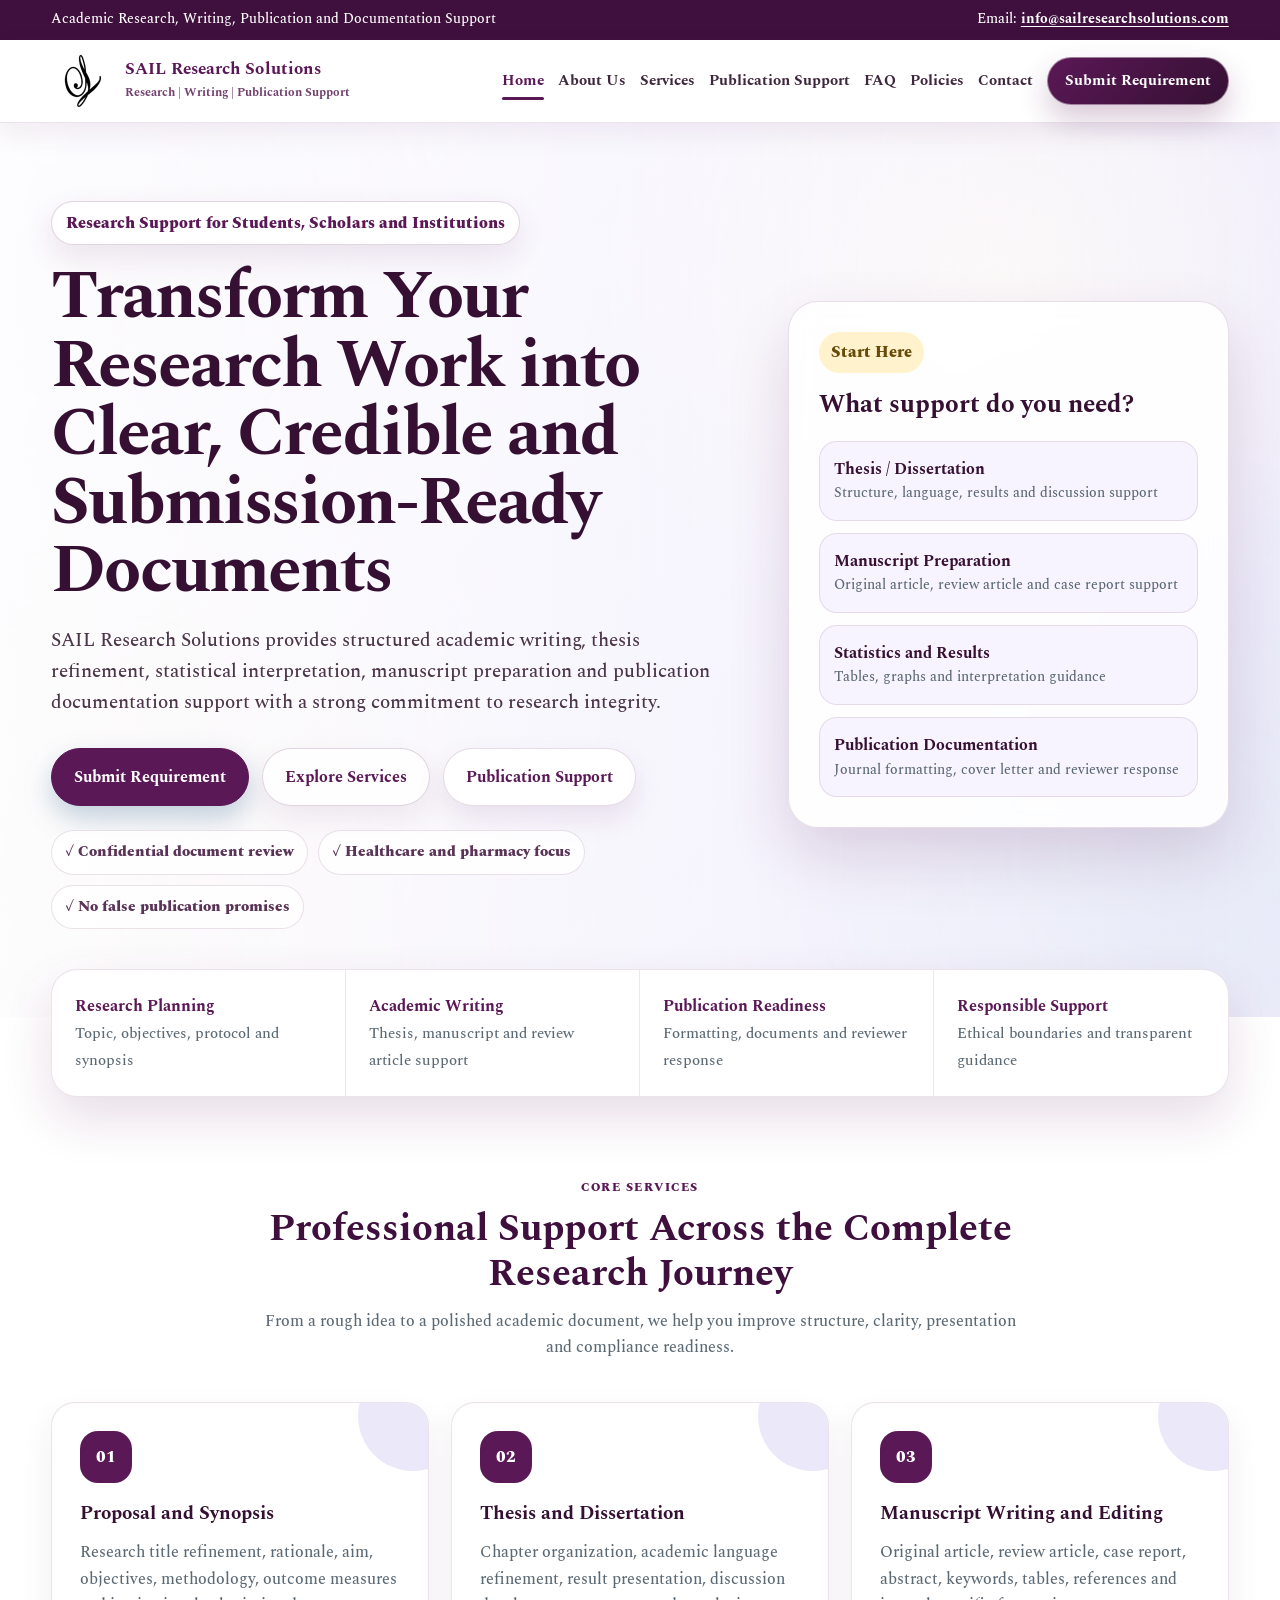
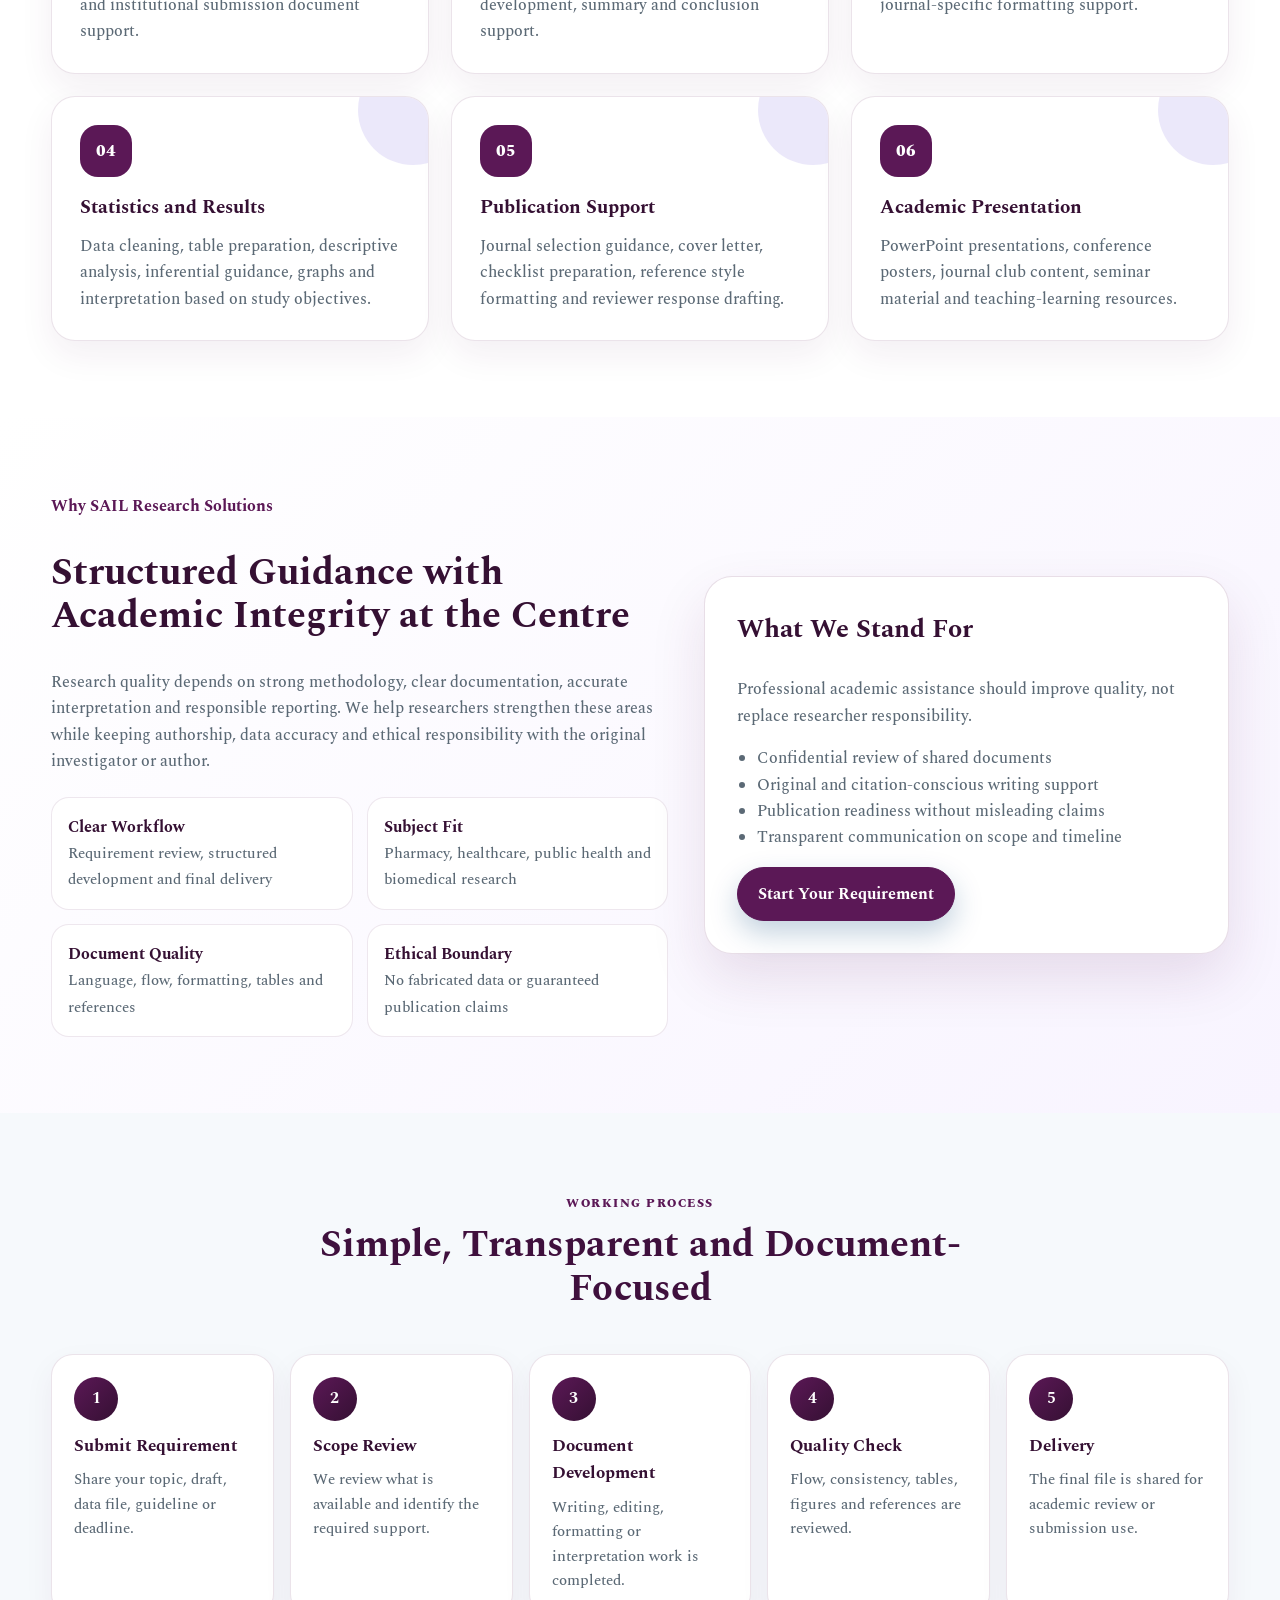
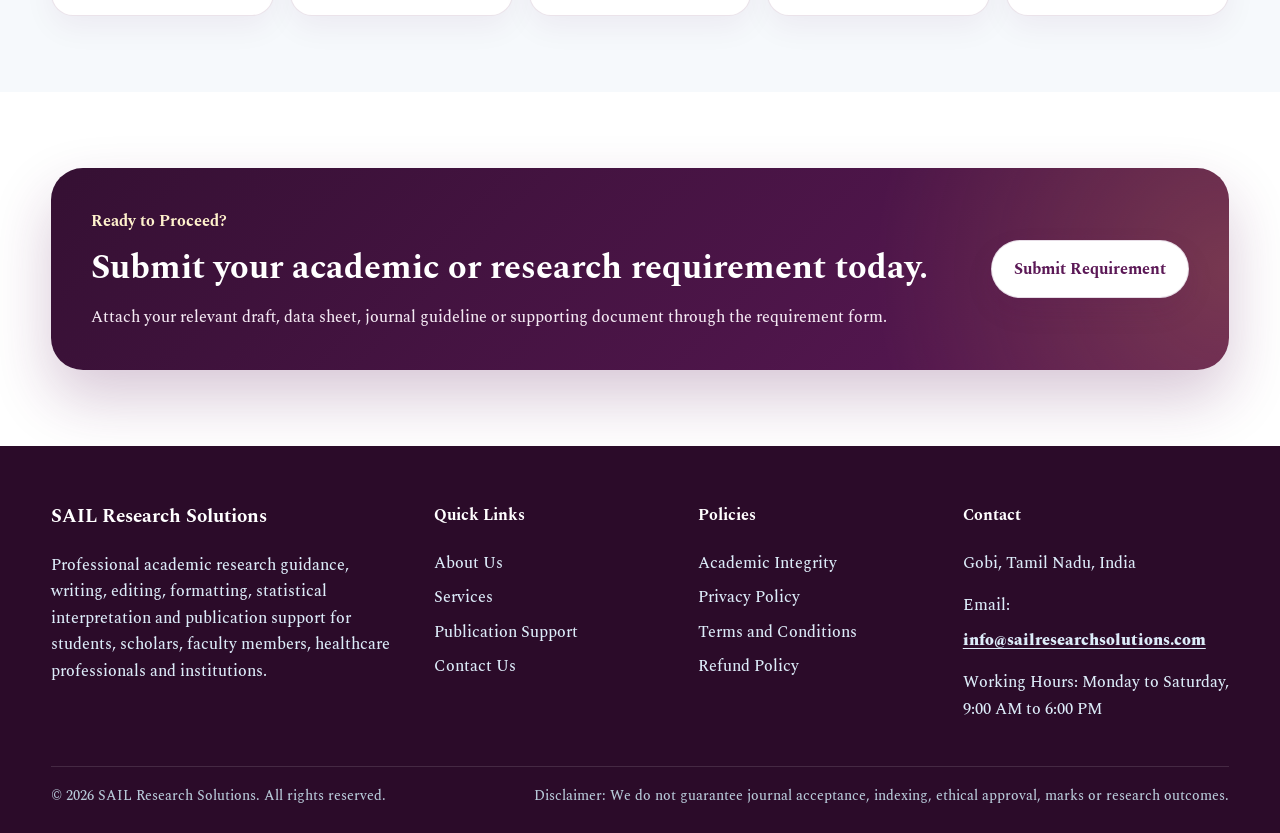
==== index.html @ ce5ce030 "Final upload with mobile menu fix" ====
<!doctype html>
<html lang="en">
<head>
  <meta charset="utf-8">
  <meta name="viewport" content="width=device-width, initial-scale=1">
  <title>Home | SAIL Research Solutions</title>
  <meta name="description" content="Professional academic research, writing, thesis, manuscript and publication support services.">
  <meta name="keywords" content="SAIL Research Solutions, research support, manuscript editing, thesis support, publication assistance, pharmacy research, academic writing, statistical interpretation">
  <meta name="author" content="SAIL Research Solutions">
  <meta property="og:title" content="Home | SAIL Research Solutions">
  <meta property="og:description" content="Professional academic research, writing, thesis, manuscript and publication support services.">
  <meta property="og:type" content="website">
  <link rel="preconnect" href="https://fonts.googleapis.com">
  <link rel="preconnect" href="https://fonts.gstatic.com" crossorigin>
  <link href="https://fonts.googleapis.com/css2?family=Spectral:wght@400;500;600;700;800&display=swap" rel="stylesheet">
  <link rel="stylesheet" href="assets/style.css">
</head>
<body>

<div class="topbar">
  <div class="container topbar-inner">
    <div>Academic Research, Writing, Publication and Documentation Support</div>
    <div>Email: <a class="email-link" href="mailto:info@sailresearchsolutions.com?subject=Website%20Enquiry%20-%20SAIL%20Research%20Solutions">info@sailresearchsolutions.com</a></div>
  </div>
</div>
<header class="main-header">
  <div class="container header-inner">
    <a class="brand" href="index.html" aria-label="SAIL Research Solutions Home">
      <img src="assets/logo.png" alt="SAIL Research Solutions logo">
      <span>
        <strong>SAIL Research Solutions</strong>
        <small>Research | Writing | Publication Support</small>
      </span>
    </a>
    <button class="menu-toggle" aria-label="Open menu">☰</button>
    <nav class="main-nav" aria-label="Main navigation">
      <a href="index.html" class="active">Home</a>
      <a href="about.html" class="">About Us</a>
      <a href="services.html" class="">Services</a>
      <a href="publication-support.html" class="">Publication Support</a>
      <a href="faq.html" class="">FAQ</a>
      <a href="policies.html" class="">Policies</a>
      <a href="contact.html" class="">Contact</a>
      <a class="nav-button" href="submit-requirement.html">Submit Requirement</a>
    </nav>
  </div>
</header>

<section class="premium-hero">

  <div class="hero-gradient-layer"></div>
  <div class="container premium-hero-grid">
    <div class="premium-hero-copy">
      <span class="pill premium-pill">Research Support for Students, Scholars and Institutions</span>
      <h1>Transform Your Research Work into Clear, Credible and Submission-Ready Documents</h1>
      <p class="hero-tagline">SAIL Research Solutions provides structured academic writing, thesis refinement, statistical interpretation, manuscript preparation and publication documentation support with a strong commitment to research integrity.</p>
      <div class="premium-actions">
        <a class="btn btn-primary btn-xl" href="submit-requirement.html">Submit Requirement</a>
        <a class="btn btn-glass btn-xl" href="services.html">Explore Services</a>
        <a class="btn btn-light btn-xl" href="publication-support.html">Publication Support</a>
      </div>
      <div class="hero-assurance-row">
        <span>✓ Confidential document review</span>
        <span>✓ Healthcare and pharmacy focus</span>
        <span>✓ No false publication promises</span>
      </div>
    </div>

    <div class="premium-hero-panel">
      <div class="panel-badge">Start Here</div>
      <h3>What support do you need?</h3>
      <div class="premium-service-stack">
        <a href="services.html"><strong>Thesis / Dissertation</strong><span>Structure, language, results and discussion support</span></a>
        <a href="services.html"><strong>Manuscript Preparation</strong><span>Original article, review article and case report support</span></a>
        <a href="services.html"><strong>Statistics and Results</strong><span>Tables, graphs and interpretation guidance</span></a>
        <a href="publication-support.html"><strong>Publication Documentation</strong><span>Journal formatting, cover letter and reviewer response</span></a>
      </div>
    </div>
  </div>
</section>

<section class="premium-metrics">
  <div class="container premium-metrics-grid">
    <div><strong>Research Planning</strong><span>Topic, objectives, protocol and synopsis</span></div>
    <div><strong>Academic Writing</strong><span>Thesis, manuscript and review article support</span></div>
    <div><strong>Publication Readiness</strong><span>Formatting, documents and reviewer response</span></div>
    <div><strong>Responsible Support</strong><span>Ethical boundaries and transparent guidance</span></div>
  </div>
</section>

<section class="section">
  <div class="container">
    <div class="section-title">
      <span class="eyebrow">Core Services</span>
      <h2>Professional Support Across the Complete Research Journey</h2>
      <p>From a rough idea to a polished academic document, we help you improve structure, clarity, presentation and compliance readiness.</p>
    </div>
    <div class="premium-card-grid">
      <div class="premium-card"><span>01</span><h3>Proposal and Synopsis</h3><p>Research title refinement, rationale, aim, objectives, methodology, outcome measures and institutional submission document support.</p></div>
      <div class="premium-card"><span>02</span><h3>Thesis and Dissertation</h3><p>Chapter organization, academic language refinement, result presentation, discussion development, summary and conclusion support.</p></div>
      <div class="premium-card"><span>03</span><h3>Manuscript Writing and Editing</h3><p>Original article, review article, case report, abstract, keywords, tables, references and journal-specific formatting support.</p></div>
      <div class="premium-card"><span>04</span><h3>Statistics and Results</h3><p>Data cleaning, table preparation, descriptive analysis, inferential guidance, graphs and interpretation based on study objectives.</p></div>
      <div class="premium-card"><span>05</span><h3>Publication Support</h3><p>Journal selection guidance, cover letter, checklist preparation, reference style formatting and reviewer response drafting.</p></div>
      <div class="premium-card"><span>06</span><h3>Academic Presentation</h3><p>PowerPoint presentations, conference posters, journal club content, seminar material and teaching-learning resources.</p></div>
    </div>
  </div>
</section>

<section class="section premium-about-section">
  <div class="container premium-split">
    <div>
      <span class="eyebrow">Why SAIL Research Solutions</span>
      <h2>Structured Guidance with Academic Integrity at the Centre</h2>
      <p>Research quality depends on strong methodology, clear documentation, accurate interpretation and responsible reporting. We help researchers strengthen these areas while keeping authorship, data accuracy and ethical responsibility with the original investigator or author.</p>
      <div class="assurance-box-grid">
        <div><strong>Clear Workflow</strong><span>Requirement review, structured development and final delivery</span></div>
        <div><strong>Subject Fit</strong><span>Pharmacy, healthcare, public health and biomedical research</span></div>
        <div><strong>Document Quality</strong><span>Language, flow, formatting, tables and references</span></div>
        <div><strong>Ethical Boundary</strong><span>No fabricated data or guaranteed publication claims</span></div>
      </div>
    </div>
    <div class="premium-integrity-card">
      <h3>What We Stand For</h3>
      <p>Professional academic assistance should improve quality, not replace researcher responsibility.</p>
      <ul>
        <li>Confidential review of shared documents</li>
        <li>Original and citation-conscious writing support</li>
        <li>Publication readiness without misleading claims</li>
        <li>Transparent communication on scope and timeline</li>
      </ul>
      <a class="btn btn-primary" href="submit-requirement.html">Start Your Requirement</a>
    </div>
  </div>
</section>

<section class="section alt">
  <div class="container">
    <div class="section-title">
      <span class="eyebrow">Working Process</span>
      <h2>Simple, Transparent and Document-Focused</h2>
    </div>
    <div class="premium-process">
      <div><b>1</b><h3>Submit Requirement</h3><p>Share your topic, draft, data file, guideline or deadline.</p></div>
      <div><b>2</b><h3>Scope Review</h3><p>We review what is available and identify the required support.</p></div>
      <div><b>3</b><h3>Document Development</h3><p>Writing, editing, formatting or interpretation work is completed.</p></div>
      <div><b>4</b><h3>Quality Check</h3><p>Flow, consistency, tables, figures and references are reviewed.</p></div>
      <div><b>5</b><h3>Delivery</h3><p>The final file is shared for academic review or submission use.</p></div>
    </div>
  </div>
</section>

<section class="section">
  <div class="container">
    <div class="premium-cta">
      <div>
        <span class="eyebrow">Ready to Proceed?</span>
        <h2>Submit your academic or research requirement today.</h2>
        <p>Attach your relevant draft, data sheet, journal guideline or supporting document through the requirement form.</p>
      </div>
      <a class="btn btn-light btn-xl" href="submit-requirement.html">Submit Requirement</a>
    </div>
  </div>
</section>

<footer class="footer">
  <div class="container">
    <div class="footer-grid">
      <div>
        <h3>SAIL Research Solutions</h3>
        <p>Professional academic research guidance, writing, editing, formatting, statistical interpretation and publication support for students, scholars, faculty members, healthcare professionals and institutions.</p>
      </div>
      <div>
        <h4>Quick Links</h4>
        <a href="about.html">About Us</a>
        <a href="services.html">Services</a>
        <a href="publication-support.html">Publication Support</a>
        <a href="contact.html">Contact Us</a>
      </div>
      <div>
        <h4>Policies</h4>
        <a href="policies.html#ethics">Academic Integrity</a>
        <a href="policies.html#privacy">Privacy Policy</a>
        <a href="policies.html#terms">Terms and Conditions</a>
        <a href="policies.html#refund">Refund Policy</a>
      </div>
      <div>
        <h4>Contact</h4>
        <p>Gobi, Tamil Nadu, India</p>
        <p>Email: <a class="email-link" href="mailto:info@sailresearchsolutions.com?subject=Website%20Enquiry%20-%20SAIL%20Research%20Solutions">info@sailresearchsolutions.com</a></p>
        <p>Working Hours: Monday to Saturday, 9:00 AM to 6:00 PM</p>
      </div>
    </div>
    <div class="footer-bottom">
      <span>© 2026 SAIL Research Solutions. All rights reserved.</span>
      <span>Disclaimer: We do not guarantee journal acceptance, indexing, ethical approval, marks or research outcomes.</span>
    </div>
  </div>
</footer>
<script src="assets/script.js?v=final-mobile-menu-2"></script>

</body>
</html>
---- assets/style.css ----
:root{
  --primary:#0f4c81;
  --primary-dark:#0a355d;
  --accent:#13a89e;
  --accent-soft:#e7f8f6;
  --gold:#f4b942;
  --ink:#16202a;
  --muted:#5b6975;
  --light:#f6f9fc;
  --white:#ffffff;
  --border:#dfe7ee;
  --shadow:0 16px 42px rgba(15,76,129,.12);
  --radius:18px;
  --max:1180px;
}
*{box-sizing:border-box}
html{scroll-behavior:smooth}
body{
  margin:0;
  font-family:Inter,Segoe UI,Arial,sans-serif;
  color:var(--ink);
  background:var(--white);
  line-height:1.65;
}
a{color:inherit;text-decoration:none}
img{max-width:100%;display:block}
.container{width:min(var(--max),92%);margin:auto}
.topbar{
  background:var(--primary-dark);
  color:#eaf4ff;
  font-size:.92rem;
}
.topbar .container{
  display:flex;gap:18px;justify-content:space-between;align-items:center;
  padding:8px 0;flex-wrap:wrap;
}
.navbar{
  background:rgba(255,255,255,.96);
  backdrop-filter:blur(10px);
  border-bottom:1px solid var(--border);
  position:sticky;top:0;z-index:20;
}
.navbar .container{
  display:flex;align-items:center;justify-content:space-between;
  padding:13px 0;
}
.logo{
  display:flex;align-items:center;gap:12px;font-weight:800;color:var(--primary-dark);
}
.logo-mark{
  width:46px;height:46px;border-radius:14px;
  display:grid;place-items:center;
  background:linear-gradient(135deg,var(--primary),var(--accent));
  color:var(--white);font-weight:900;letter-spacing:.5px;
  box-shadow:0 10px 22px rgba(19,168,158,.25);
}

.logo-img{
  width:68px;
  height:68px;
  object-fit:contain;
  border-radius:0;
  background:transparent;
  border:0;
  padding:0;
  box-shadow:none;
}

.logo small{display:block;font-weight:600;color:var(--muted);font-size:.75rem;margin-top:-4px}
.navlinks{
  display:flex;gap:24px;align-items:center;font-weight:650;color:#203040;
}
.navlinks a:hover{color:var(--accent)}
.nav-cta{
  background:var(--accent);color:white!important;padding:10px 16px;border-radius:999px;
  box-shadow:0 10px 22px rgba(19,168,158,.25);
}
.menu-toggle{display:none;background:transparent;border:0;font-size:1.7rem;color:var(--primary)}
.hero{
  position:relative;overflow:hidden;
  background:
    radial-gradient(circle at top right, rgba(19,168,158,.18), transparent 32%),
    radial-gradient(circle at bottom left, rgba(244,185,66,.16), transparent 28%),
    linear-gradient(135deg,#f8fbff 0%,#eef8fb 100%);
  padding:88px 0 70px;
}
.hero-grid{
  display:grid;grid-template-columns:1.1fr .9fr;gap:44px;align-items:center;
}
.kicker{
  display:inline-flex;align-items:center;gap:8px;
  color:var(--primary);background:#eaf4ff;border:1px solid #d4e8fb;
  padding:7px 12px;border-radius:999px;font-weight:750;font-size:.9rem;
}
.hero h1{
  font-size:clamp(2.25rem,5vw,4.65rem);
  line-height:1.08;margin:18px 0;color:var(--primary-dark);letter-spacing:-1.5px;
}
.hero p{font-size:1.12rem;color:#43525f;max-width:720px}
.hero-actions{display:flex;gap:14px;flex-wrap:wrap;margin-top:28px}
.btn{
  display:inline-flex;align-items:center;justify-content:center;
  border-radius:999px;padding:13px 20px;font-weight:800;
  border:1px solid transparent;transition:.2s ease;
}
.btn-primary{background:var(--primary);color:white;box-shadow:0 12px 28px rgba(15,76,129,.25)}
.btn-primary:hover{background:var(--primary-dark);transform:translateY(-2px)}
.btn-outline{border-color:var(--primary);color:var(--primary);background:white}
.btn-outline:hover{background:var(--primary);color:white;transform:translateY(-2px)}
.hero-card{
  background:rgba(255,255,255,.9);
  border:1px solid rgba(223,231,238,.9);
  box-shadow:var(--shadow);
  border-radius:28px;
  padding:28px;
  position:relative;
}
.hero-card:before{
  content:"";position:absolute;inset:16px;border:1px dashed rgba(19,168,158,.35);
  border-radius:22px;pointer-events:none;
}
.hero-card h3{margin:0 0 14px;color:var(--primary-dark);font-size:1.35rem}
.check-list{padding:0;margin:0;list-style:none}
.check-list li{
  display:flex;gap:10px;align-items:flex-start;margin:12px 0;color:#314250;
}
.check-list li:before{
  content:"✓";color:white;background:var(--accent);border-radius:50%;
  width:22px;height:22px;display:inline-grid;place-items:center;flex:0 0 22px;font-size:.8rem;font-weight:900;margin-top:2px;
}
.metrics{
  display:grid;grid-template-columns:repeat(3,1fr);gap:16px;margin-top:25px;
}
.metric{
  background:var(--white);border:1px solid var(--border);border-radius:16px;padding:16px;text-align:center;
}
.metric b{display:block;color:var(--primary);font-size:1.45rem}
.metric span{font-size:.85rem;color:var(--muted)}
.section{padding:76px 0}
.section.alt{background:var(--light)}
.section-title{text-align:center;max-width:780px;margin:0 auto 42px}
.section-title .eyebrow{
  color:var(--accent);font-weight:850;text-transform:uppercase;letter-spacing:.12em;font-size:.78rem;
}
.section-title h2{
  margin:8px 0 12px;color:var(--primary-dark);font-size:clamp(1.75rem,3vw,2.75rem);line-height:1.15;
}
.section-title p{color:var(--muted);margin:0}
.grid-3{display:grid;grid-template-columns:repeat(3,1fr);gap:22px}
.grid-2{display:grid;grid-template-columns:repeat(2,1fr);gap:24px}
.card{
  background:var(--white);border:1px solid var(--border);border-radius:var(--radius);
  padding:24px;box-shadow:0 8px 24px rgba(15,76,129,.06);
  transition:.2s ease;
}
.card:hover{transform:translateY(-4px);box-shadow:var(--shadow)}
.icon{
  width:52px;height:52px;border-radius:16px;background:var(--accent-soft);
  color:var(--accent);display:grid;place-items:center;font-size:1.55rem;margin-bottom:16px;
}
.card h3{margin:0 0 8px;color:var(--primary-dark);font-size:1.24rem}
.card p{color:var(--muted);margin:0}
.badges{display:flex;gap:10px;flex-wrap:wrap;justify-content:center;margin-top:12px}
.badge{
  padding:9px 13px;border-radius:999px;background:#fff;border:1px solid var(--border);
  font-weight:700;color:#344555;font-size:.92rem;
}
.split{
  display:grid;grid-template-columns:.95fr 1.05fr;gap:42px;align-items:center;
}
.visual-box{
  min-height:420px;border-radius:30px;
  background:
    linear-gradient(135deg,rgba(15,76,129,.92),rgba(19,168,158,.84)),
    url('data:image/svg+xml;utf8,<svg xmlns="http://www.w3.org/2000/svg" width="900" height="600"><defs><pattern id="p" width="70" height="70" patternUnits="userSpaceOnUse"><circle cx="8" cy="8" r="2" fill="white" opacity=".20"/><path d="M0 70 L70 0" stroke="white" opacity=".08"/></pattern></defs><rect width="100%" height="100%" fill="url(%23p)"/></svg>');
  padding:32px;color:white;display:flex;flex-direction:column;justify-content:flex-end;
  box-shadow:var(--shadow);
}
.visual-box h3{font-size:2rem;line-height:1.15;margin:0 0 10px}
.visual-box p{margin:0;color:#eefcff}
.steps{counter-reset:step}
.step{
  display:grid;grid-template-columns:60px 1fr;gap:18px;align-items:start;
  background:var(--white);border:1px solid var(--border);border-radius:var(--radius);
  padding:20px;margin-bottom:16px;box-shadow:0 8px 20px rgba(15,76,129,.05);
}
.step-number{
  width:52px;height:52px;border-radius:50%;background:var(--primary);color:white;
  display:grid;place-items:center;font-weight:900;font-size:1.2rem;
}
.step h3{margin:0 0 5px;color:var(--primary-dark)}
.step p{margin:0;color:var(--muted)}
.cta{
  background:linear-gradient(135deg,var(--primary-dark),var(--primary));
  color:white;border-radius:30px;padding:42px;
  display:grid;grid-template-columns:1.2fr .8fr;gap:24px;align-items:center;
  box-shadow:var(--shadow);
}
.cta h2{margin:0 0 8px;font-size:2.1rem;line-height:1.15}
.cta p{margin:0;color:#e7f4ff}
.cta .hero-actions{justify-content:flex-end;margin:0}
.cta .btn-outline{background:transparent;color:white;border-color:rgba(255,255,255,.7)}
.cta .btn-outline:hover{background:white;color:var(--primary)}
.testimonial{
  position:relative;padding-top:34px;
}
.quote{
  position:absolute;top:8px;left:22px;color:var(--accent);font-size:3rem;font-weight:900;line-height:1;
}
.testimonial p{font-style:italic}
.name{font-weight:850;color:var(--primary-dark);margin-top:14px}
.role{color:var(--muted);font-size:.92rem}
.page-hero{
  background:linear-gradient(135deg,#f7fbff,#e9f8f7);
  padding:70px 0;text-align:center;border-bottom:1px solid var(--border);
}
.page-hero h1{font-size:clamp(2rem,4vw,3.4rem);color:var(--primary-dark);margin:8px 0 10px;line-height:1.12}
.page-hero p{max-width:760px;margin:auto;color:var(--muted);font-size:1.08rem}
.content-box{
  background:var(--white);border:1px solid var(--border);border-radius:var(--radius);
  padding:26px;box-shadow:0 8px 24px rgba(15,76,129,.05);margin-bottom:22px;
}
.content-box h2,.content-box h3{color:var(--primary-dark);margin-top:0}
.policy-list li{margin-bottom:10px}
.contact-grid{display:grid;grid-template-columns:.9fr 1.1fr;gap:24px}
.form{
  display:grid;gap:14px;
}
.form input,.form textarea,.form select{
  width:100%;border:1px solid var(--border);border-radius:14px;padding:13px 14px;
  font:inherit;background:white;color:var(--ink);
}
.form textarea{min-height:135px;resize:vertical}
.form-note{font-size:.9rem;color:var(--muted);margin-top:8px}
.footer{
  background:#081f36;color:#dcecf9;padding:56px 0 24px;
}
.footer-grid{display:grid;grid-template-columns:1.2fr .8fr .8fr .9fr;gap:28px}
.footer h3,.footer h4{color:white;margin-top:0}
.footer a{display:block;color:#dcecf9;margin:8px 0}
.footer a:hover{color:var(--gold)}
.footer-bottom{
  border-top:1px solid rgba(255,255,255,.12);margin-top:28px;padding-top:18px;
  display:flex;justify-content:space-between;gap:16px;flex-wrap:wrap;color:#b7c9d8;font-size:.9rem;
}
.notice{
  background:#fff8e7;border:1px solid #f4d997;color:#604812;border-radius:16px;padding:16px;margin:18px 0;
}
.table-wrap{overflow-x:auto}
table{width:100%;border-collapse:collapse;background:white;border:1px solid var(--border);border-radius:14px;overflow:hidden}
th,td{padding:14px;border-bottom:1px solid var(--border);vertical-align:top;text-align:left}
th{background:#edf7fb;color:var(--primary-dark)}
tr:last-child td{border-bottom:0}
@media(max-width:920px){
  .hero-grid,.split,.cta,.contact-grid{grid-template-columns:1fr}
  .grid-3{grid-template-columns:repeat(2,1fr)}
  .footer-grid{grid-template-columns:1fr 1fr}
  .cta .hero-actions{justify-content:flex-start}
  .navlinks{
    display:none;position:absolute;top:73px;left:0;right:0;background:white;
    padding:18px 4%;flex-direction:column;align-items:flex-start;border-bottom:1px solid var(--border);
  }
  .navlinks.open{display:flex}
  .menu-toggle{display:block}
}
@media(max-width:620px){
  .grid-3,.grid-2,.metrics{grid-template-columns:1fr}
  .hero{padding:62px 0 50px}
  .section{padding:58px 0}
  .footer-grid{grid-template-columns:1fr}
  .topbar .container{justify-content:center;text-align:center}
}

.map-wrap{
  border:1px solid var(--border);
  border-radius:var(--radius);
  overflow:hidden;
  box-shadow:0 8px 24px rgba(15,76,129,.06);
  background:#fff;
}
.map-wrap iframe{
  width:100%;
  height:360px;
  border:0;
  display:block;
}


/* ================================
   Modern Top Navigation Layout v2
   ================================ */

:root{
  --brand-purple:#5b1856;
  --brand-purple-dark:#3f103d;
  --brand-lavender:#d7d1f5;
  --brand-cream:#faf3ef;
  --brand-soft:#f7f2ff;
}

body{
  padding-left:0!important;
  background:#ffffff;
}

.site-sidebar,
.sidebar-open,
.sidebar-overlay{
  display:none!important;
}

.topbar{
  display:block!important;
  background:var(--brand-purple-dark);
  color:#fff;
  font-size:.9rem;
}

.topbar a{
  color:#fff;
  font-weight:700;
}

.topbar-inner{
  display:flex;
  justify-content:space-between;
  gap:16px;
  padding:8px 0;
  flex-wrap:wrap;
}

.main-header{
  position:sticky;
  top:0;
  z-index:1000;
  background:rgba(255,255,255,.94);
  backdrop-filter:blur(14px);
  border-bottom:1px solid rgba(91,24,86,.12);
  box-shadow:0 10px 26px rgba(91,24,86,.07);
}

.header-inner{
  display:flex;
  align-items:center;
  justify-content:space-between;
  gap:22px;
  padding:12px 0;
}

.brand{
  display:flex;
  align-items:center;
  gap:13px;
  color:var(--brand-purple);
}

.brand img{
  width:72px;
  height:72px;
  object-fit:contain;
}

.brand strong{
  display:block;
  font-size:1.16rem;
  line-height:1.15;
  letter-spacing:.01em;
}

.brand small{
  display:block;
  color:#73436f;
  font-weight:700;
  font-size:.78rem;
  margin-top:3px;
}

.main-nav{
  display:flex;
  align-items:center;
  gap:18px;
  font-weight:750;
  color:#3e283d;
}

.main-nav a{
  position:relative;
}

.main-nav a:hover,
.main-nav a.active{
  color:var(--brand-purple);
}

.main-nav a.active::after{
  content:"";
  position:absolute;
  left:0;
  right:0;
  bottom:-7px;
  height:3px;
  border-radius:999px;
  background:var(--brand-purple);
}

.nav-button{
  background:var(--brand-purple);
  color:#fff!important;
  padding:10px 15px;
  border-radius:999px;
  box-shadow:0 12px 25px rgba(91,24,86,.20);
}

.nav-button::after{
  display:none!important;
}

.menu-toggle{
  display:none;
  background:var(--brand-purple);
  color:#fff;
  border:0;
  border-radius:12px;
  width:44px;
  height:44px;
  font-size:1.35rem;
}

.modern-hero{
  position:relative;
  min-height:680px;
  display:flex;
  align-items:center;
  overflow:hidden;
  background:
    radial-gradient(circle at top right, rgba(250,243,239,.88), transparent 36%),
    radial-gradient(circle at bottom left, rgba(244,185,66,.16), transparent 34%),
    linear-gradient(135deg,#eee9ff 0%,#d7d1f5 100%);
}

.hero-video{
  position:absolute;
  inset:0;
  width:100%;
  height:100%;
  object-fit:cover;
  opacity:.64;
  z-index:0;
}

.hero-overlay{
  position:absolute;
  inset:0;
  background:linear-gradient(90deg,rgba(255,255,255,.82),rgba(255,255,255,.50));
  z-index:1;
}

.modern-hero-grid{
  position:relative;
  z-index:2;
  display:grid;
  grid-template-columns:1.1fr .75fr;
  align-items:center;
  gap:44px;
  padding:72px 0;
}

.hero-copy h1{
  font-size:clamp(2.4rem,5vw,4.85rem);
  line-height:1.03;
  color:var(--brand-purple-dark);
  margin:18px 0;
  letter-spacing:-1.7px;
}

.hero-copy p{
  font-size:1.14rem;
  color:#4b3549;
  max-width:760px;
}

.pill{
  display:inline-flex;
  background:#fff;
  color:var(--brand-purple);
  border:1px solid rgba(91,24,86,.18);
  padding:8px 14px;
  border-radius:999px;
  font-weight:900;
  box-shadow:0 10px 24px rgba(91,24,86,.08);
}

.btn-primary{
  background:var(--brand-purple)!important;
  border-color:var(--brand-purple)!important;
  color:#fff!important;
}

.btn-primary:hover{
  background:var(--brand-purple-dark)!important;
}

.btn-outline{
  color:var(--brand-purple)!important;
  border-color:var(--brand-purple)!important;
}

.btn-outline:hover{
  color:#fff!important;
  background:var(--brand-purple)!important;
}

.hero-trust{
  display:flex;
  flex-wrap:wrap;
  gap:10px;
  margin-top:24px;
}

.hero-trust span{
  background:rgba(255,255,255,.82);
  border:1px solid rgba(91,24,86,.14);
  color:#593456;
  border-radius:999px;
  padding:9px 13px;
  font-weight:750;
  font-size:.94rem;
}

.hero-service-panel{
  background:rgba(255,255,255,.86);
  border:1px solid rgba(91,24,86,.16);
  border-radius:28px;
  padding:30px;
  box-shadow:0 24px 52px rgba(91,24,86,.15);
}

.hero-service-panel h3{
  margin-top:0;
  color:var(--brand-purple-dark);
  font-size:1.55rem;
}

.hero-service-panel p{
  color:#5b6975;
}

.mini-service-list{
  display:grid;
  gap:10px;
  margin-top:18px;
}

.mini-service-list a{
  background:var(--brand-soft);
  color:var(--brand-purple);
  border:1px solid rgba(91,24,86,.12);
  border-radius:15px;
  padding:12px 14px;
  font-weight:800;
}

.quick-strip{
  margin-top:-44px;
  position:relative;
  z-index:5;
}

.quick-strip-grid{
  display:grid;
  grid-template-columns:repeat(3,1fr);
  background:#fff;
  border:1px solid rgba(91,24,86,.12);
  border-radius:24px;
  box-shadow:0 20px 44px rgba(91,24,86,.12);
  overflow:hidden;
}

.quick-strip-grid div{
  padding:22px;
  border-right:1px solid rgba(91,24,86,.10);
}

.quick-strip-grid div:last-child{
  border-right:0;
}

.quick-strip-grid strong{
  display:block;
  color:var(--brand-purple);
  font-size:1.05rem;
}

.quick-strip-grid span{
  color:#5b6975;
  font-size:.94rem;
}

.section-title .eyebrow,
.eyebrow{
  color:var(--brand-purple)!important;
}

.section-title h2,
.modern-about h2{
  color:var(--brand-purple-dark);
}

.modern-card-grid{
  display:grid;
  grid-template-columns:repeat(3,1fr);
  gap:22px;
}

.modern-card{
  background:#fff;
  border:1px solid rgba(91,24,86,.12);
  border-radius:22px;
  padding:25px;
  box-shadow:0 12px 32px rgba(91,24,86,.07);
  transition:.2s ease;
}

.modern-card:hover{
  transform:translateY(-5px);
  box-shadow:0 22px 45px rgba(91,24,86,.13);
}

.modern-card .icon{
  width:54px;
  height:54px;
  background:var(--brand-purple);
  color:#fff;
  border-radius:18px;
  display:grid;
  place-items:center;
  font-weight:900;
  margin-bottom:15px;
}

.modern-card h3{
  color:var(--brand-purple-dark);
  margin:0 0 8px;
}

.modern-card p{
  color:#5b6975;
  margin:0;
}

.modern-about{
  background:linear-gradient(135deg,#fff 0%,#f7f2ff 100%);
}

.modern-split{
  display:grid;
  grid-template-columns:1fr .9fr;
  gap:34px;
  align-items:center;
}

.modern-split p{
  color:#5b6975;
}

.text-link{
  display:inline-block;
  color:var(--brand-purple);
  font-weight:900;
  margin-top:10px;
}

.ethics-box{
  background:#fff;
  border:1px solid rgba(91,24,86,.14);
  border-radius:26px;
  padding:30px;
  box-shadow:0 20px 45px rgba(91,24,86,.10);
}

.ethics-box h3{
  color:var(--brand-purple-dark);
  margin-top:0;
}

.ethics-box ul{
  margin:14px 0 0;
  padding-left:20px;
  color:#5b6975;
}

.process-line{
  display:grid;
  grid-template-columns:repeat(5,1fr);
  gap:16px;
}

.process-line div{
  background:#fff;
  border:1px solid rgba(91,24,86,.12);
  border-radius:20px;
  padding:22px;
  box-shadow:0 10px 26px rgba(91,24,86,.06);
}

.process-line b{
  width:42px;
  height:42px;
  display:grid;
  place-items:center;
  border-radius:50%;
  background:var(--brand-purple);
  color:#fff;
  margin-bottom:12px;
}

.process-line h3{
  color:var(--brand-purple-dark);
  margin:0 0 8px;
  font-size:1.04rem;
}

.process-line p{
  color:#5b6975;
  margin:0;
  font-size:.94rem;
}

.modern-cta{
  background:linear-gradient(135deg,var(--brand-purple-dark),var(--brand-purple));
  color:#fff;
  border-radius:30px;
  padding:38px;
  display:flex;
  align-items:center;
  justify-content:space-between;
  gap:22px;
  box-shadow:0 25px 52px rgba(91,24,86,.22);
}

.modern-cta h2{
  margin:0 0 8px;
  font-size:2rem;
}

.modern-cta p{
  margin:0;
  color:#f4e9f3;
}

.modern-cta .btn-primary{
  background:#fff!important;
  color:var(--brand-purple)!important;
  border-color:#fff!important;
}

/* Improve old page hero sections also */
.page-hero{
  background:
    radial-gradient(circle at top right, rgba(250,243,239,.84), transparent 34%),
    linear-gradient(135deg,#eee9ff 0%,#d7d1f5 100%)!important;
}

.page-hero h1{
  color:var(--brand-purple-dark)!important;
}

/* Keep footer aligned with new layout */
.footer{
  background:#2b0b29!important;
}

/* Mobile */
@media(max-width:1050px){
  .main-nav{
    position:absolute;
    top:100%;
    left:0;
    right:0;
    background:#fff;
    border-bottom:1px solid rgba(91,24,86,.12);
    padding:16px 4%;
    flex-direction:column;
    align-items:flex-start;
    display:none;
  }

  .main-nav.open{
    display:flex;
  }

  .main-nav a.active::after{
    display:none;
  }

  .menu-toggle{
    display:grid;
    place-items:center;
  }

  .modern-hero-grid,
  .modern-split{
    grid-template-columns:1fr;
  }

  .hero-service-panel{
    max-width:620px;
  }

  .modern-card-grid{
    grid-template-columns:repeat(2,1fr);
  }

  .process-line{
    grid-template-columns:repeat(2,1fr);
  }

  .quick-strip-grid{
    grid-template-columns:1fr;
  }

  .quick-strip-grid div{
    border-right:0;
    border-bottom:1px solid rgba(91,24,86,.10);
  }

  .quick-strip-grid div:last-child{
    border-bottom:0;
  }

  .modern-cta{
    flex-direction:column;
    align-items:flex-start;
  }
}

@media(max-width:650px){
  .topbar{
    display:none!important;
  }

  .brand img{
    width:58px;
    height:58px;
  }

  .brand strong{
    font-size:1rem;
  }

  .brand small{
    font-size:.68rem;
  }

  .modern-hero{
    min-height:auto;
  }

  .modern-hero-grid{
    padding:54px 0;
  }

  .hero-copy h1{
    font-size:2.25rem;
  }

  .modern-card-grid,
  .process-line{
    grid-template-columns:1fr;
  }

  .hero-service-panel,
  .modern-cta{
    border-radius:22px;
    padding:24px;
  }
}


/* Submit Requirement page and Contact page refinement */
.active-submit{
  background:#3f103d!important;
  color:#fff!important;
}

.contact-grid .hero-actions{
  margin-top:18px;
}

.contact-grid .hero-actions .btn{
  margin-right:10px;
  margin-bottom:10px;
}

.content-box a{
  color:var(--brand-purple, #5b1856);
  font-weight:800;
}



/* Tally embedded requirement form */
.form-embed-box{
  min-height:620px;
}

.tally-embed-wrapper{
  width:100%;
  min-height:560px;
  border:1px solid rgba(91,24,86,.14);
  border-radius:20px;
  background:#fbf8ff;
  overflow:hidden;
  margin-top:16px;
}

.tally-iframe{
  width:100%;
  min-height:720px;
  border:0;
  display:block;
  background:#ffffff;
}

.tally-placeholder{
  display:none;
  padding:34px;
  text-align:left;
  color:#4b3549;
}

.tally-placeholder h3{
  color:var(--brand-purple-dark, #3f103d);
  margin-top:0;
}

.tally-placeholder code{
  background:#ffffff;
  border:1px solid rgba(91,24,86,.16);
  padding:3px 6px;
  border-radius:8px;
  color:#5b1856;
  font-weight:800;
}

.form-security-note{
  margin-top:16px;
  padding:14px 16px;
  border-radius:16px;
  background:#fff8e7;
  border:1px solid #eed38a;
  color:#5d4311;
  font-size:.94rem;
}



/* =====================================================
   Premium polish update: home, navigation, services,
   submit requirement and contact pages
   ===================================================== */

:root{
  --premium-purple:#5b1856;
  --premium-purple-dark:#351033;
  --premium-lavender:#d7d1f5;
  --premium-cream:#faf3ef;
  --premium-soft:#f8f4ff;
  --premium-gold:#f4b942;
}

/* Navigation polish */
.main-header{
  background:rgba(255,255,255,.96)!important;
  border-bottom:1px solid rgba(91,24,86,.12)!important;
}

.header-inner{
  padding:9px 0!important;
}

.brand{
  gap:10px!important;
}

.brand img{
  width:64px!important;
  height:64px!important;
  transition:.2s ease;
}

.brand:hover img{
  transform:scale(1.03);
}

.brand strong{
  font-size:1.08rem!important;
  letter-spacing:.005em;
}

.brand small{
  font-size:.72rem!important;
}

.main-nav{
  gap:14px!important;
  font-size:.93rem;
}

.nav-button{
  background:linear-gradient(135deg,var(--premium-purple),var(--premium-purple-dark))!important;
  color:#fff!important;
  padding:11px 17px!important;
  border-radius:999px!important;
  box-shadow:0 14px 30px rgba(91,24,86,.24)!important;
  border:1px solid rgba(255,255,255,.45);
}

.nav-button:hover{
  transform:translateY(-1px);
  box-shadow:0 18px 34px rgba(91,24,86,.30)!important;
}

/* Premium homepage hero */
.premium-hero{
  position:relative;
  min-height:720px;
  overflow:hidden;
  display:flex;
  align-items:center;
  background:
    radial-gradient(circle at 78% 18%, rgba(250,243,239,.86), transparent 32%),
    radial-gradient(circle at 10% 80%, rgba(244,185,66,.16), transparent 30%),
    linear-gradient(135deg,#f3efff 0%,#d7d1f5 100%);
}

.premium-hero::before{
  content:"";
  position:absolute;
  inset:-15%;
  background:
    radial-gradient(circle at 15% 25%, rgba(91,24,86,.09), transparent 25%),
    radial-gradient(circle at 82% 74%, rgba(19,168,158,.10), transparent 26%);
  filter:blur(20px);
  animation:softFloat 16s ease-in-out infinite alternate;
  z-index:0;
}

@keyframes softFloat{
  from{transform:translate3d(-1.2%,0,0) scale(1)}
  to{transform:translate3d(1.2%,1%,0) scale(1.03)}
}

.hero-video{
  opacity:.44!important;
  filter:saturate(.92) contrast(.96) blur(.2px);
}

.hero-gradient-layer{
  position:absolute;
  inset:0;
  background:
    linear-gradient(90deg,rgba(255,255,255,.90) 0%,rgba(255,255,255,.68) 48%,rgba(255,255,255,.46) 100%),
    linear-gradient(180deg,rgba(255,255,255,.08),rgba(255,255,255,.24));
  z-index:1;
}

.premium-hero-grid{
  position:relative;
  z-index:2;
  display:grid;
  grid-template-columns:1.12fr .72fr;
  gap:50px;
  align-items:center;
  padding:78px 0 88px;
}

.premium-pill{
  box-shadow:0 12px 30px rgba(91,24,86,.10);
}

.premium-hero-copy h1{
  font-size:clamp(2.6rem,5.3vw,5.2rem);
  line-height:1.01;
  letter-spacing:-2px;
  margin:18px 0;
  color:var(--premium-purple-dark);
  max-width:900px;
}

.hero-tagline{
  font-size:1.18rem;
  color:#4b3549;
  max-width:790px;
}

.premium-actions{
  display:flex;
  flex-wrap:wrap;
  gap:13px;
  margin-top:30px;
}

.btn-xl{
  padding:15px 22px!important;
  font-size:1rem;
  font-weight:900;
}

.btn-glass{
  background:rgba(255,255,255,.78);
  border:1px solid rgba(91,24,86,.18);
  color:var(--premium-purple)!important;
  box-shadow:0 12px 28px rgba(91,24,86,.08);
}

.btn-glass:hover{
  background:#fff;
  transform:translateY(-2px);
}

.btn-light{
  background:#fff!important;
  color:var(--premium-purple)!important;
  border:1px solid rgba(91,24,86,.15)!important;
  box-shadow:0 12px 28px rgba(91,24,86,.10);
}

.hero-assurance-row{
  display:flex;
  flex-wrap:wrap;
  gap:10px;
  margin-top:24px;
}

.hero-assurance-row span{
  background:rgba(255,255,255,.78);
  border:1px solid rgba(91,24,86,.13);
  color:#593456;
  padding:9px 13px;
  border-radius:999px;
  font-weight:800;
  font-size:.92rem;
}

.premium-hero-panel{
  position:relative;
  background:rgba(255,255,255,.88);
  border:1px solid rgba(91,24,86,.14);
  border-radius:30px;
  padding:30px;
  box-shadow:0 28px 62px rgba(91,24,86,.16);
  backdrop-filter:blur(14px);
}

.panel-badge{
  display:inline-flex;
  padding:7px 12px;
  border-radius:999px;
  background:#fff2cd;
  color:#684b08;
  font-weight:900;
  margin-bottom:12px;
}

.premium-hero-panel h3{
  color:var(--premium-purple-dark);
  margin:0 0 15px;
  font-size:1.55rem;
}

.premium-service-stack{
  display:grid;
  gap:12px;
}

.premium-service-stack a{
  padding:14px;
  border-radius:18px;
  background:var(--premium-soft);
  border:1px solid rgba(91,24,86,.12);
  display:block;
  color:var(--premium-purple);
  transition:.2s ease;
}

.premium-service-stack a:hover{
  transform:translateX(3px);
  background:#fff;
  box-shadow:0 12px 28px rgba(91,24,86,.10);
}

.premium-service-stack strong{
  display:block;
  color:var(--premium-purple-dark);
}

.premium-service-stack span{
  display:block;
  color:#5b6975;
  font-size:.9rem;
}

.premium-metrics{
  margin-top:-48px;
  position:relative;
  z-index:4;
}

.premium-metrics-grid{
  display:grid;
  grid-template-columns:repeat(4,1fr);
  border-radius:26px;
  background:#fff;
  overflow:hidden;
  border:1px solid rgba(91,24,86,.12);
  box-shadow:0 22px 50px rgba(91,24,86,.14);
}

.premium-metrics-grid div{
  padding:23px;
  border-right:1px solid rgba(91,24,86,.10);
}

.premium-metrics-grid div:last-child{
  border-right:0;
}

.premium-metrics-grid strong{
  display:block;
  color:var(--premium-purple);
  font-size:1.03rem;
}

.premium-metrics-grid span{
  color:#5b6975;
  font-size:.92rem;
}

.premium-card-grid{
  display:grid;
  grid-template-columns:repeat(3,1fr);
  gap:22px;
}

.premium-card{
  position:relative;
  overflow:hidden;
  background:#fff;
  border:1px solid rgba(91,24,86,.12);
  border-radius:24px;
  padding:28px;
  box-shadow:0 14px 34px rgba(91,24,86,.07);
  transition:.22s ease;
}

.premium-card::after{
  content:"";
  position:absolute;
  width:110px;
  height:110px;
  border-radius:50%;
  right:-40px;
  top:-42px;
  background:rgba(215,209,245,.50);
}

.premium-card:hover{
  transform:translateY(-6px);
  box-shadow:0 24px 52px rgba(91,24,86,.14);
}

.premium-card span{
  display:grid;
  place-items:center;
  width:52px;
  height:52px;
  border-radius:18px;
  background:var(--premium-purple);
  color:#fff;
  font-weight:900;
  margin-bottom:16px;
}

.premium-card h3{
  color:var(--premium-purple-dark);
  margin:0 0 9px;
}

.premium-card p{
  color:#5b6975;
  margin:0;
}

.premium-about-section{
  background:linear-gradient(135deg,#ffffff 0%,#f8f4ff 100%);
}

.premium-split{
  display:grid;
  grid-template-columns:1fr .85fr;
  gap:36px;
  align-items:center;
}

.premium-split h2{
  color:var(--premium-purple-dark);
  font-size:clamp(1.8rem,3vw,2.7rem);
  line-height:1.12;
}

.premium-split p{
  color:#5b6975;
}

.assurance-box-grid{
  display:grid;
  grid-template-columns:repeat(2,1fr);
  gap:14px;
  margin-top:22px;
}

.assurance-box-grid div{
  background:#fff;
  border:1px solid rgba(91,24,86,.10);
  border-radius:18px;
  padding:16px;
}

.assurance-box-grid strong{
  color:var(--premium-purple-dark);
  display:block;
}

.assurance-box-grid span{
  color:#5b6975;
  font-size:.92rem;
}

.premium-integrity-card{
  background:#fff;
  border:1px solid rgba(91,24,86,.14);
  border-radius:28px;
  padding:32px;
  box-shadow:0 24px 55px rgba(91,24,86,.12);
}

.premium-integrity-card h3{
  margin-top:0;
  color:var(--premium-purple-dark);
  font-size:1.6rem;
}

.premium-integrity-card ul{
  color:#5b6975;
  padding-left:20px;
}

.premium-process{
  display:grid;
  grid-template-columns:repeat(5,1fr);
  gap:16px;
}

.premium-process div{
  background:#fff;
  border:1px solid rgba(91,24,86,.12);
  border-radius:22px;
  padding:22px;
  box-shadow:0 12px 30px rgba(91,24,86,.06);
}

.premium-process b{
  display:grid;
  place-items:center;
  width:44px;
  height:44px;
  border-radius:50%;
  background:linear-gradient(135deg,var(--premium-purple),var(--premium-purple-dark));
  color:#fff;
  margin-bottom:12px;
}

.premium-process h3{
  color:var(--premium-purple-dark);
  margin:0 0 8px;
  font-size:1.05rem;
}

.premium-process p{
  color:#5b6975;
  margin:0;
  font-size:.92rem;
}

.premium-cta{
  display:flex;
  justify-content:space-between;
  align-items:center;
  gap:26px;
  padding:40px;
  border-radius:32px;
  color:#fff;
  background:
    radial-gradient(circle at right, rgba(244,185,66,.20), transparent 30%),
    linear-gradient(135deg,var(--premium-purple-dark),var(--premium-purple));
  box-shadow:0 28px 60px rgba(91,24,86,.24);
}

.premium-cta .eyebrow{
  color:#fff2cd!important;
}

.premium-cta h2{
  margin:6px 0 8px;
  font-size:2.1rem;
}

.premium-cta p{
  color:#f4e9f3;
  margin:0;
}

/* Services page upgrade */
.service-detail-grid{
  display:grid;
  grid-template-columns:repeat(2,1fr);
  gap:22px;
}

.service-detail-card{
  background:#fff;
  border:1px solid rgba(91,24,86,.12);
  border-radius:26px;
  padding:28px;
  box-shadow:0 16px 36px rgba(91,24,86,.08);
  transition:.22s ease;
}

.service-detail-card:hover{
  transform:translateY(-5px);
  box-shadow:0 26px 56px rgba(91,24,86,.14);
}

.service-top{
  display:flex;
  gap:14px;
  align-items:flex-start;
}

.service-top span{
  width:48px;
  height:48px;
  flex:0 0 auto;
  display:grid;
  place-items:center;
  border-radius:16px;
  background:var(--premium-purple);
  color:#fff;
  font-weight:900;
}

.service-top h3{
  margin:0;
  color:var(--premium-purple-dark);
}

.service-detail-card p{
  color:#5b6975;
}

.service-detail-card ul{
  padding-left:20px;
  color:#4d5b66;
}

.service-detail-card a{
  display:inline-block;
  margin-top:6px;
  color:var(--premium-purple);
  font-weight:900;
}

.audience-grid{
  display:grid;
  grid-template-columns:repeat(4,1fr);
  gap:18px;
}

.audience-grid div{
  background:#fff;
  border:1px solid rgba(91,24,86,.12);
  border-radius:22px;
  padding:24px;
  box-shadow:0 12px 30px rgba(91,24,86,.06);
}

.audience-grid h3{
  color:var(--premium-purple-dark);
  margin-top:0;
}

.audience-grid p{
  color:#5b6975;
  margin-bottom:0;
}

.pricing-note{
  display:flex;
  justify-content:space-between;
  align-items:center;
  gap:24px;
  padding:34px;
  border-radius:28px;
  background:linear-gradient(135deg,#fff,#f8f4ff);
  border:1px solid rgba(91,24,86,.14);
  box-shadow:0 20px 46px rgba(91,24,86,.10);
}

.pricing-note h2{
  color:var(--premium-purple-dark);
  margin:6px 0 8px;
}

.pricing-note p{
  color:#5b6975;
  margin:0;
}

/* Submit page upgrade */
.submit-layout{
  display:grid;
  grid-template-columns:.82fr 1.18fr;
  gap:26px;
  align-items:start;
}

.submit-info-column{
  display:grid;
  gap:18px;
}

.submit-step-card,
.attachment-card,
.premium-form-box{
  border-radius:26px!important;
}

.confidentiality-card,
.response-card{
  padding:22px;
  border-radius:24px;
  border:1px solid rgba(91,24,86,.14);
  background:#fff;
  box-shadow:0 12px 30px rgba(91,24,86,.06);
}

.confidentiality-card h3,
.response-card h3{
  margin-top:0;
  color:var(--premium-purple-dark);
}

.confidentiality-card p,
.response-card p{
  color:#5b6975;
  margin-bottom:0;
}

.response-card{
  background:#fff8e7;
  border-color:#eed38a;
}

.premium-form-box h2{
  color:var(--premium-purple-dark);
}

/* Contact page upgrade */
.elegant-contact-grid{
  display:grid;
  grid-template-columns:.8fr 1.2fr;
  gap:28px;
  align-items:stretch;
}

.contact-info-panel,
.contact-map-panel{
  background:#fff;
  border:1px solid rgba(91,24,86,.13);
  border-radius:30px;
  padding:30px;
  box-shadow:0 20px 48px rgba(91,24,86,.10);
}

.contact-info-panel h2,
.contact-map-panel h2{
  color:var(--premium-purple-dark);
  margin:6px 0 10px;
}

.contact-lead{
  color:#5b6975;
}

.contact-detail-list{
  display:grid;
  gap:14px;
  margin:22px 0;
}

.contact-detail-list div{
  background:#f8f4ff;
  border:1px solid rgba(91,24,86,.10);
  border-radius:18px;
  padding:16px;
}

.contact-detail-list strong{
  display:block;
  color:var(--premium-purple-dark);
  margin-bottom:3px;
}

.contact-detail-list a,
.contact-detail-list span{
  color:#5b6975;
  font-weight:750;
}

.contact-action-row{
  display:flex;
  flex-wrap:wrap;
  gap:12px;
  margin-bottom:18px;
}

.contact-notice{
  margin-bottom:0!important;
}

.map-header{
  display:flex;
  justify-content:space-between;
  gap:18px;
  align-items:flex-start;
  margin-bottom:16px;
}

.elegant-map{
  border-radius:24px!important;
}

.elegant-map iframe{
  height:480px!important;
}

/* Mobile responsiveness */
@media(max-width:1150px){
  .main-nav{
    font-size:.9rem;
    gap:10px!important;
  }

  .brand strong{
    font-size:.98rem!important;
  }

  .premium-hero-grid,
  .premium-split,
  .submit-layout,
  .elegant-contact-grid{
    grid-template-columns:1fr;
  }

  .premium-process{
    grid-template-columns:repeat(3,1fr);
  }

  .premium-metrics-grid{
    grid-template-columns:repeat(2,1fr);
  }

  .premium-metrics-grid div:nth-child(2){
    border-right:0;
  }

  .service-detail-grid,
  .audience-grid{
    grid-template-columns:repeat(2,1fr);
  }
}

@media(max-width:1050px){
  .main-nav{
    gap:14px!important;
  }

  .main-nav.open{
    display:flex!important;
  }
}

@media(max-width:720px){
  .brand img{
    width:54px!important;
    height:54px!important;
  }

  .premium-hero{
    min-height:auto;
  }

  .premium-hero-grid{
    padding:58px 0 72px;
  }

  .premium-hero-copy h1{
    font-size:2.25rem;
    letter-spacing:-.8px;
  }

  .premium-actions,
  .hero-assurance-row,
  .contact-action-row{
    flex-direction:column;
    align-items:stretch;
  }

  .premium-card-grid,
  .premium-process,
  .premium-metrics-grid,
  .service-detail-grid,
  .audience-grid,
  .assurance-box-grid{
    grid-template-columns:1fr;
  }

  .premium-metrics-grid div{
    border-right:0;
    border-bottom:1px solid rgba(91,24,86,.10);
  }

  .premium-metrics-grid div:last-child{
    border-bottom:0;
  }

  .premium-cta,
  .pricing-note{
    flex-direction:column;
    align-items:flex-start;
    padding:26px;
  }

  .map-header{
    flex-direction:column;
  }
}


/* =====================================================
   Font update: Spectral across website
   ===================================================== */
body,
button,
input,
textarea,
select{
  font-family:'Spectral', Georgia, 'Times New Roman', serif!important;
}

body{
  font-weight:500;
}

p,
li,
span,
td,
th,
input,
textarea,
select{
  font-weight:500;
}

h1,h2,h3,h4,h5,h6,
.brand strong,
.main-nav,
.btn,
.kicker,
.eyebrow{
  font-family:'Spectral', Georgia, 'Times New Roman', serif!important;
  font-weight:700;
}



/* =====================================================
   About page theme-card refinement
   ===================================================== */
.about-theme-card{
  position:relative;
  overflow:hidden;
  min-height:420px;
  border-radius:30px;
  padding:34px;
  color:#ffffff;
  display:flex;
  flex-direction:column;
  justify-content:flex-end;
  background:
    radial-gradient(circle at top right, rgba(244,185,66,.26), transparent 32%),
    radial-gradient(circle at bottom left, rgba(215,209,245,.22), transparent 36%),
    linear-gradient(135deg,#351033 0%,#5b1856 55%,#6e2b69 100%);
  border:1px solid rgba(255,255,255,.22);
  box-shadow:0 28px 62px rgba(91,24,86,.24);
}

.about-theme-card::before{
  content:"";
  position:absolute;
  inset:18px;
  border:1px solid rgba(255,255,255,.18);
  border-radius:24px;
  pointer-events:none;
}

.about-theme-card::after{
  content:"";
  position:absolute;
  width:220px;
  height:220px;
  border-radius:50%;
  right:-70px;
  top:-60px;
  background:rgba(255,255,255,.10);
  pointer-events:none;
}

.about-theme-label{
  position:relative;
  z-index:1;
  align-self:flex-start;
  background:rgba(255,255,255,.15);
  border:1px solid rgba(255,255,255,.22);
  color:#fff2cd;
  padding:8px 13px;
  border-radius:999px;
  font-weight:800;
  margin-bottom:16px;
}

.about-theme-card h3{
  position:relative;
  z-index:1;
  font-size:2rem;
  line-height:1.15;
  margin:0 0 12px;
  color:#ffffff;
}

.about-theme-card p{
  position:relative;
  z-index:1;
  color:#f7edf6;
  margin:0 0 20px;
  font-size:1.04rem;
}

.about-theme-points{
  position:relative;
  z-index:1;
  display:grid;
  grid-template-columns:1fr;
  gap:10px;
}

.about-theme-points div{
  background:rgba(255,255,255,.12);
  border:1px solid rgba(255,255,255,.17);
  border-radius:16px;
  padding:12px 14px;
  backdrop-filter:blur(8px);
}

.about-theme-points strong{
  display:block;
  color:#fff2cd;
  margin-bottom:2px;
}

.about-theme-points span{
  color:#f7edf6;
  font-size:.94rem;
}

@media(max-width:720px){
  .about-theme-card{
    min-height:auto;
    padding:28px;
  }

  .about-theme-card h3{
    font-size:1.6rem;
  }
}



/* Clickable email link refinement */
.email-link{
  color:inherit;
  font-weight:800;
  text-decoration:underline;
  text-underline-offset:3px;
}

.topbar .email-link,
.footer .email-link{
  color:inherit;
}

.contact-detail-list .email-link,
.content-box .email-link{
  color:var(--premium-purple, #5b1856);
}

.email-link:hover{
  opacity:.82;
}


/* Mobile navigation fix */
@media (max-width: 900px){
  .site-header,
  .navbar,
  header{
    position: sticky !important;
    top: 0 !important;
    z-index: 9999 !important;
  }

  .nav-toggle,
  .menu-toggle,
  .hamburger,
  button[aria-label*="menu" i],
  button[aria-label*="navigation" i]{
    position: relative !important;
    z-index: 10001 !important;
    cursor: pointer !important;
    pointer-events: auto !important;
    -webkit-tap-highlight-color: transparent !important;
  }

  body.mobile-menu-open{
    overflow: hidden !important;
  }

  body.mobile-menu-open .nav-links,
  .nav-links.open,
  .nav-links.active,
  .primary-nav.open,
  .primary-nav.active,
  .menu.open,
  .menu.active,
  .main-nav.open,
  .main-nav.active{
    display: flex !important;
    visibility: visible !important;
    opacity: 1 !important;
    pointer-events: auto !important;
    transform: translateY(0) !important;
    max-height: calc(100vh - 76px) !important;
    overflow-y: auto !important;
  }

  body.mobile-menu-open .nav-links{
    position: fixed !important;
    top: 64px !important;
    left: 12px !important;
    right: 12px !important;
    flex-direction: column !important;
    align-items: stretch !important;
    gap: 10px !important;
    padding: 16px !important;
    border-radius: 22px !important;
    background: rgba(255,255,255,.98) !important;
    box-shadow: 0 24px 60px rgba(43, 12, 51, .24) !important;
    border: 1px solid rgba(91, 24, 86, .14) !important;
    z-index: 10000 !important;
  }

  body.mobile-menu-open .nav-links a{
    display: block !important;
    width: 100% !important;
    padding: 12px 14px !important;
    border-radius: 14px !important;
  }
}


/* FINAL mobile menu overlay fix */
.mobile-nav-overlay{
  display:none;
}

@media (max-width: 900px){
  .mobile-nav-overlay{
    position: fixed;
    inset: 0;
    z-index: 2147483000;
    display: none;
    background: rgba(26, 7, 32, .52);
    padding: 82px 14px 20px;
    box-sizing: border-box;
  }

  .mobile-nav-overlay.is-open{
    display: block !important;
  }

  .mobile-nav-panel{
    background: #ffffff;
    border-radius: 24px;
    padding: 16px;
    box-shadow: 0 30px 80px rgba(0,0,0,.28);
    max-height: calc(100vh - 110px);
    overflow-y: auto;
    border: 1px solid rgba(91,24,86,.14);
  }

  .mobile-nav-panel a{
    display:block;
    padding: 13px 14px;
    margin: 6px 0;
    border-radius: 14px;
    color: #39103a !important;
    text-decoration: none !important;
    font-weight: 800;
    background: rgba(91,24,86,.055);
  }

  .mobile-nav-panel a:last-child,
  .mobile-nav-panel a.nav-cta,
  .mobile-nav-panel a.cta,
  .mobile-nav-panel a.btn{
    text-align:center;
    background:#5b1856 !important;
    color:#fff !important;
  }

  .mobile-nav-close{
    position:absolute;
    top:18px;
    right:18px;
    width:46px;
    height:46px;
    border-radius:50%;
    border:0;
    background:#ffffff;
    color:#39103a;
    font-size:26px;
    font-weight:900;
    box-shadow:0 12px 30px rgba(0,0,0,.18);
  }

  .nav-toggle,
  .menu-toggle,
  .hamburger,
  button[aria-label*="menu" i],
  button[aria-label*="navigation" i]{
    cursor:pointer !important;
    pointer-events:auto !important;
    position:relative !important;
    z-index:2147483001 !important;
    touch-action:manipulation !important;
  }

  body.final-mobile-menu-open{
    overflow:hidden !important;
  }
}
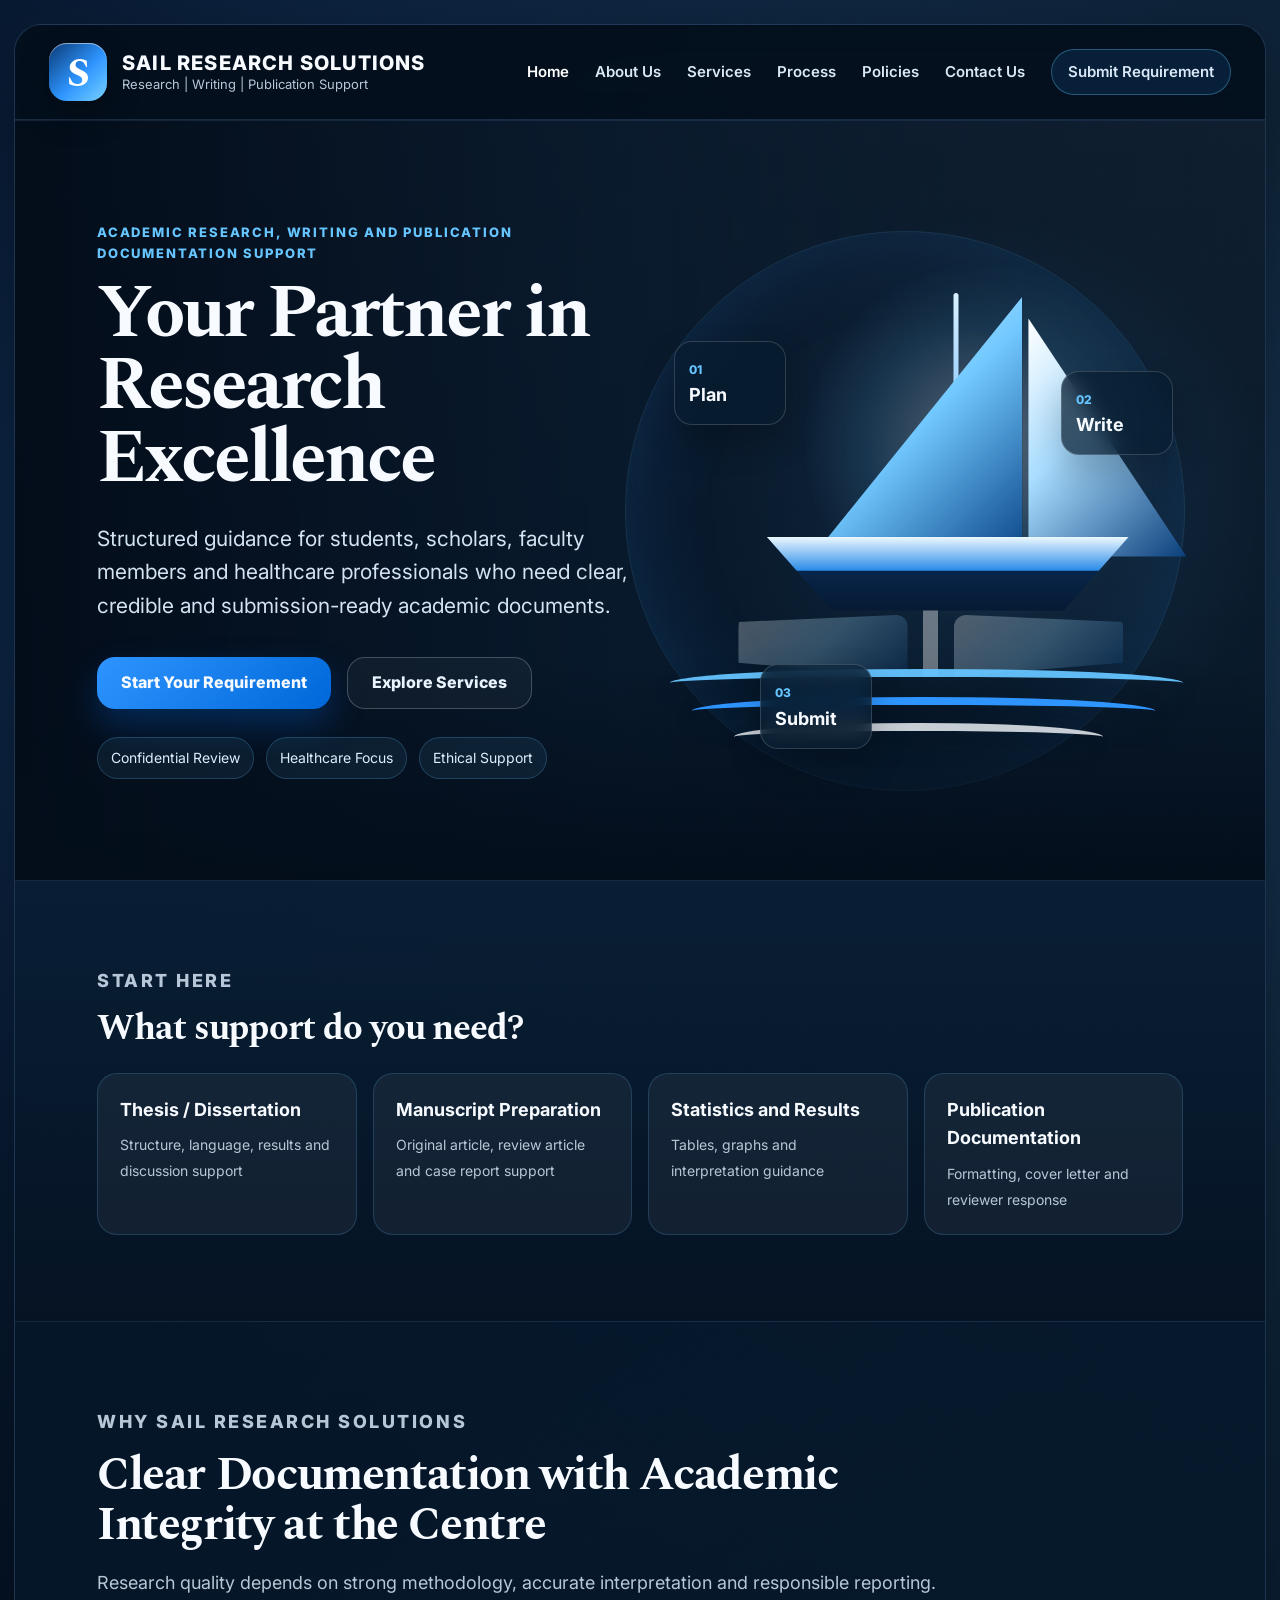
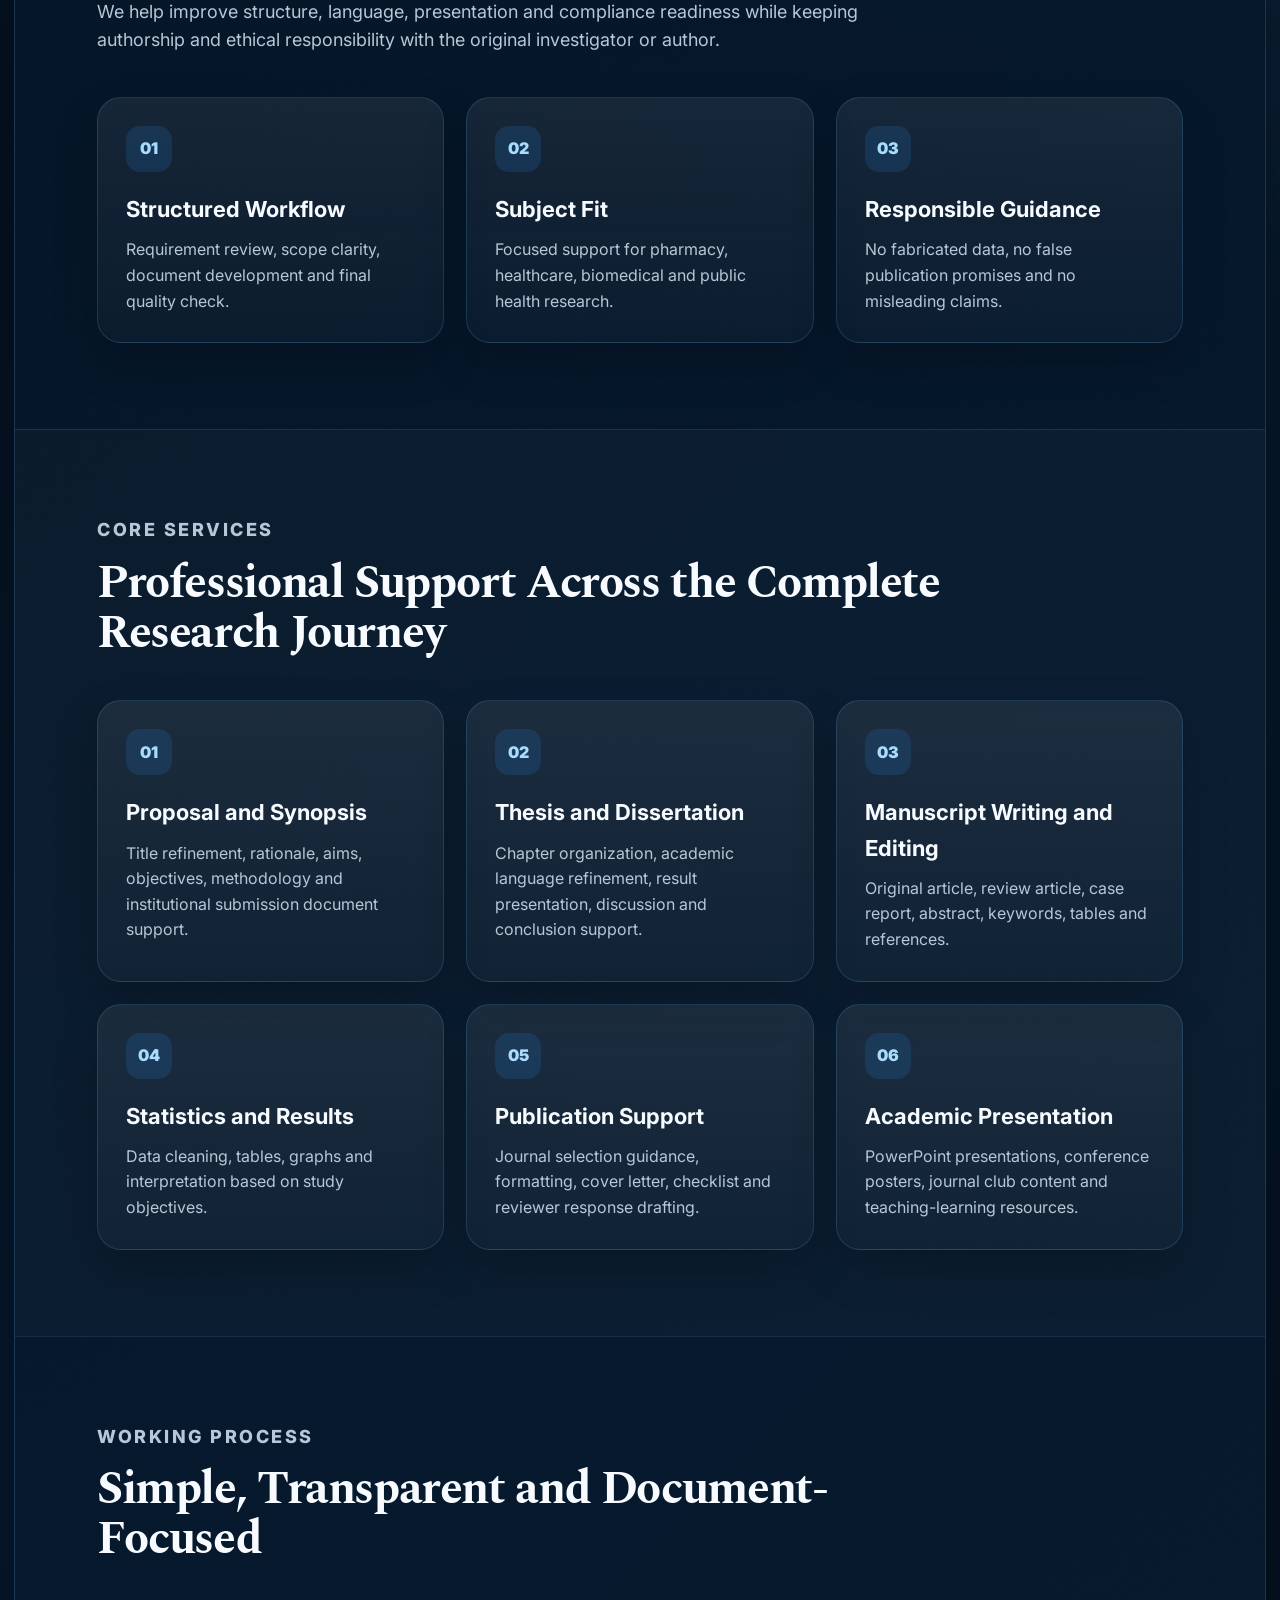
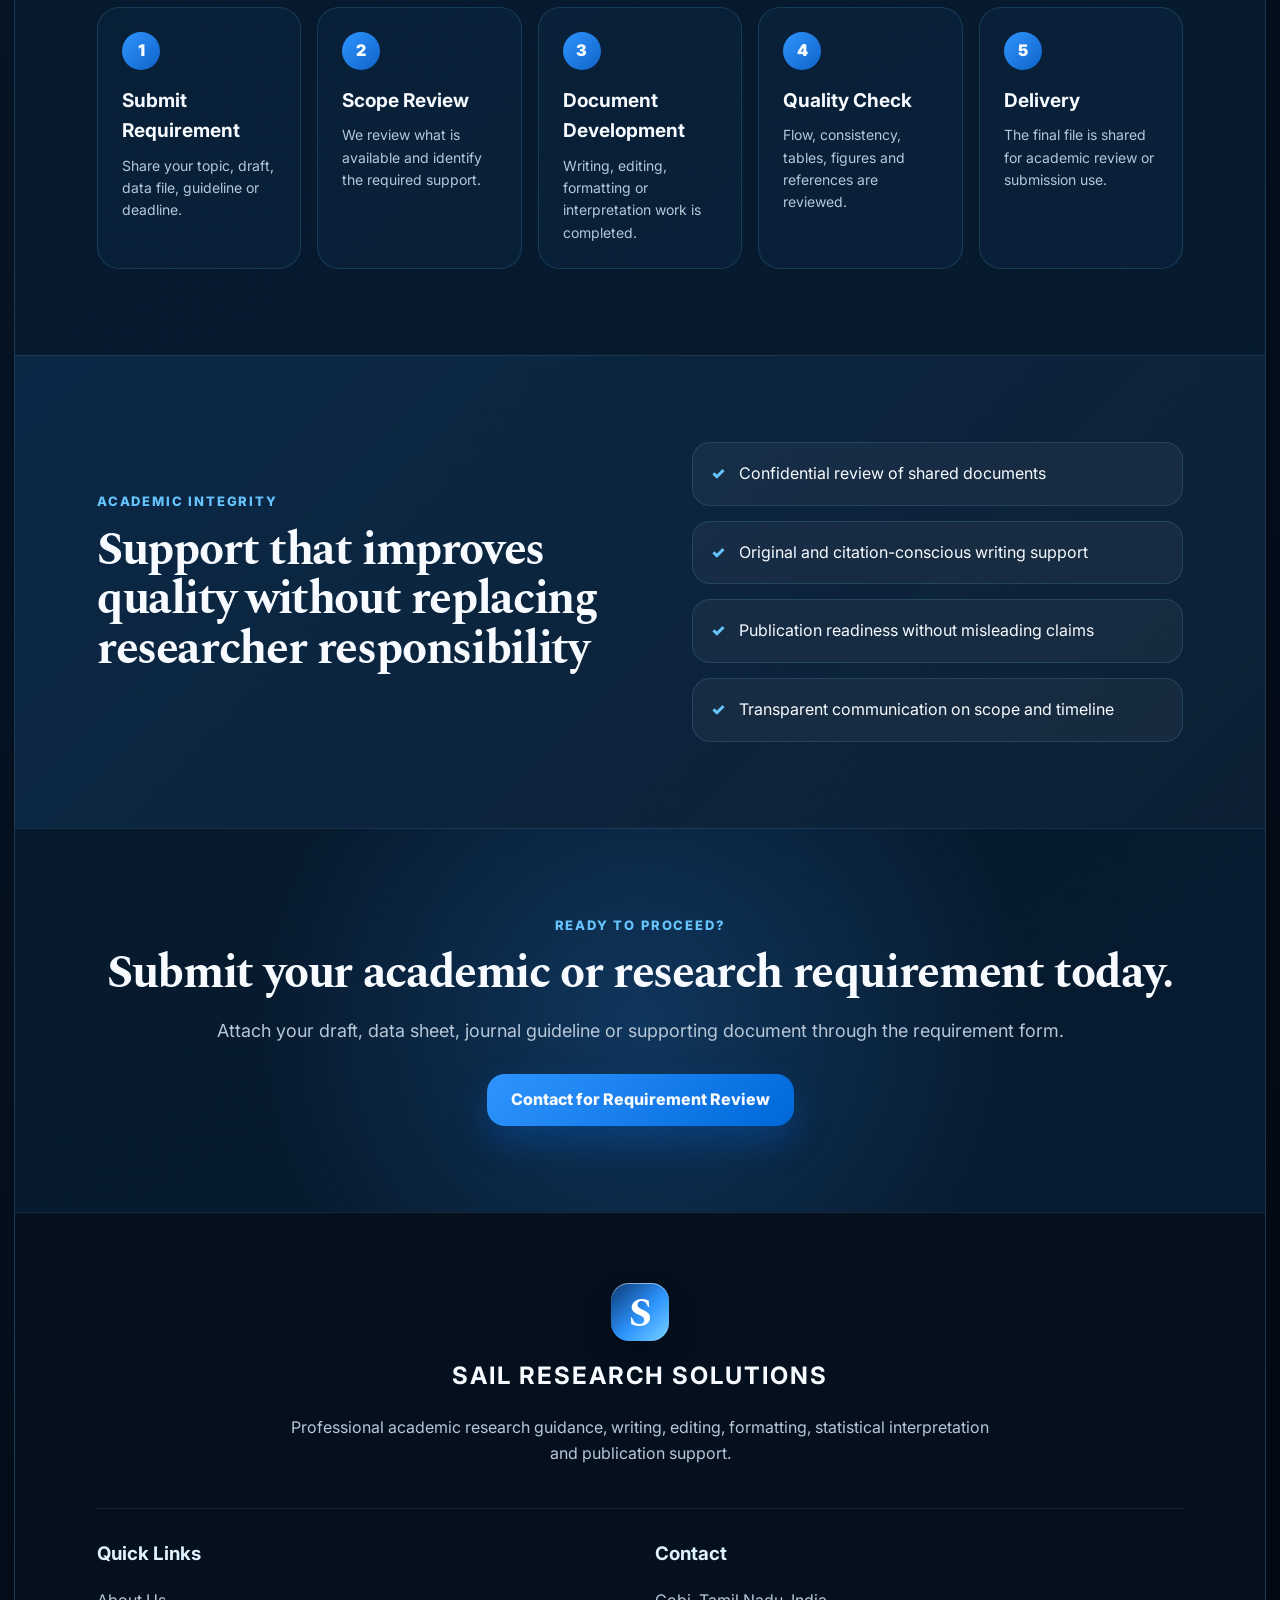
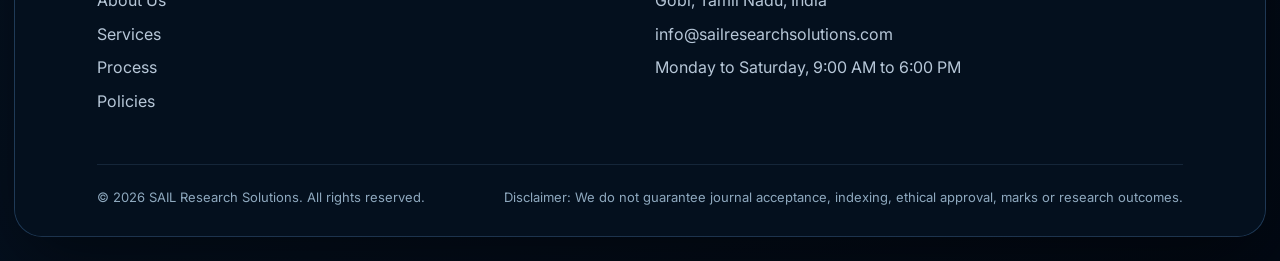
==== commit 9402675f: "Home page updated dark theme" ====
--- a/index.html
+++ b/index.html
@@ -1,202 +1,194 @@
-<!doctype html>
+<!DOCTYPE html>
 <html lang="en">
 <head>
-  <meta charset="utf-8">
-  <meta name="viewport" content="width=device-width, initial-scale=1">
-  <title>Home | SAIL Research Solutions</title>
-  <meta name="description" content="Professional academic research, writing, thesis, manuscript and publication support services.">
-  <meta name="keywords" content="SAIL Research Solutions, research support, manuscript editing, thesis support, publication assistance, pharmacy research, academic writing, statistical interpretation">
-  <meta name="author" content="SAIL Research Solutions">
-  <meta property="og:title" content="Home | SAIL Research Solutions">
-  <meta property="og:description" content="Professional academic research, writing, thesis, manuscript and publication support services.">
-  <meta property="og:type" content="website">
+  <meta charset="UTF-8" />
+  <meta name="viewport" content="width=device-width, initial-scale=1.0" />
+  <title>SAIL Research Solutions | Academic Research Support</title>
+  <meta name="description" content="SAIL Research Solutions provides academic research guidance, thesis support, manuscript preparation, statistical interpretation and publication documentation support." />
+  <link rel="icon" href="assets/images/favicon.svg" type="image/svg+xml" />
   <link rel="preconnect" href="https://fonts.googleapis.com">
   <link rel="preconnect" href="https://fonts.gstatic.com" crossorigin>
-  <link href="https://fonts.googleapis.com/css2?family=Spectral:wght@400;500;600;700;800&display=swap" rel="stylesheet">
-  <link rel="stylesheet" href="assets/style.css">
+  <link href="https://fonts.googleapis.com/css2?family=Inter:wght@400;500;600;700;800&family=Spectral:wght@600;700&display=swap" rel="stylesheet">
+  <link rel="stylesheet" href="assets/css/style.css" />
 </head>
 <body>
+  <div class="page-shell">
+    <header class="site-header" id="top">
+      <a href="index.html" class="brand" aria-label="SAIL Research Solutions Home">
+        <div class="brand-mark temporary-mark" aria-hidden="true">S</div>
+        <div class="brand-text">
+          <span class="brand-name">SAIL Research Solutions</span>
+          <span class="brand-tagline">Research | Writing | Publication Support</span>
+        </div>
+      </a>
 
-<div class="topbar">
-  <div class="container topbar-inner">
-    <div>Academic Research, Writing, Publication and Documentation Support</div>
-    <div>Email: <a class="email-link" href="mailto:info@sailresearchsolutions.com?subject=Website%20Enquiry%20-%20SAIL%20Research%20Solutions">info@sailresearchsolutions.com</a></div>
+      <button class="menu-toggle" id="menuToggle" aria-label="Open navigation" aria-expanded="false">
+        <span></span><span></span><span></span>
+      </button>
+
+      <nav class="nav" id="siteNav" aria-label="Main navigation">
+        <a href="index.html" class="active">Home</a>
+        <a href="#about">About Us</a>
+        <a href="#services">Services</a>
+        <a href="#process">Process</a>
+        <a href="#integrity">Policies</a>
+        <a href="#contact">Contact Us</a>
+        <a class="nav-cta" href="#start">Submit Requirement</a>
+      </nav>
+    </header>
+
+    <main>
+      <section class="hero" id="home">
+        <div class="hero-bg-orbit"></div>
+        <div class="hero-content">
+          <p class="eyebrow">Academic Research, Writing and Publication Documentation Support</p>
+          <h1>Your Partner in Research Excellence</h1>
+          <p class="hero-lead">Structured guidance for students, scholars, faculty members and healthcare professionals who need clear, credible and submission-ready academic documents.</p>
+          <div class="hero-actions">
+            <a href="#start" class="btn btn-primary">Start Your Requirement</a>
+            <a href="#services" class="btn btn-outline">Explore Services</a>
+          </div>
+          <div class="trust-strip" aria-label="Key service values">
+            <span>Confidential Review</span>
+            <span>Healthcare Focus</span>
+            <span>Ethical Support</span>
+          </div>
+        </div>
+
+        <div class="hero-visual" aria-label="Research journey visual">
+          <div class="sail-scene">
+            <div class="moon-glow"></div>
+            <div class="research-card card-one">
+              <span>01</span>
+              <strong>Plan</strong>
+            </div>
+            <div class="research-card card-two">
+              <span>02</span>
+              <strong>Write</strong>
+            </div>
+            <div class="research-card card-three">
+              <span>03</span>
+              <strong>Submit</strong>
+            </div>
+            <div class="book-base">
+              <span></span><span></span><span></span>
+            </div>
+            <div class="sailboat">
+              <div class="mast"></div>
+              <div class="sail sail-left"></div>
+              <div class="sail sail-right"></div>
+              <div class="boat-body"></div>
+            </div>
+            <div class="wave wave-one"></div>
+            <div class="wave wave-two"></div>
+            <div class="wave wave-three"></div>
+          </div>
+        </div>
+      </section>
+
+      <section class="quick-start" id="start">
+        <div class="section-heading compact">
+          <p class="eyebrow">Start Here</p>
+          <h2>What support do you need?</h2>
+        </div>
+        <div class="quick-grid">
+          <a href="#services"><strong>Thesis / Dissertation</strong><span>Structure, language, results and discussion support</span></a>
+          <a href="#services"><strong>Manuscript Preparation</strong><span>Original article, review article and case report support</span></a>
+          <a href="#services"><strong>Statistics and Results</strong><span>Tables, graphs and interpretation guidance</span></a>
+          <a href="#services"><strong>Publication Documentation</strong><span>Formatting, cover letter and reviewer response</span></a>
+        </div>
+      </section>
+
+      <section class="about" id="about">
+        <div class="section-heading">
+          <p class="eyebrow">Why SAIL Research Solutions</p>
+          <h2>Clear Documentation with Academic Integrity at the Centre</h2>
+          <p>Research quality depends on strong methodology, accurate interpretation and responsible reporting. We help improve structure, language, presentation and compliance readiness while keeping authorship and ethical responsibility with the original investigator or author.</p>
+        </div>
+        <div class="value-grid">
+          <article><span>01</span><h3>Structured Workflow</h3><p>Requirement review, scope clarity, document development and final quality check.</p></article>
+          <article><span>02</span><h3>Subject Fit</h3><p>Focused support for pharmacy, healthcare, biomedical and public health research.</p></article>
+          <article><span>03</span><h3>Responsible Guidance</h3><p>No fabricated data, no false publication promises and no misleading claims.</p></article>
+        </div>
+      </section>
+
+      <section class="services" id="services">
+        <div class="section-heading">
+          <p class="eyebrow">Core Services</p>
+          <h2>Professional Support Across the Complete Research Journey</h2>
+        </div>
+        <div class="services-grid">
+          <article><div class="service-no">01</div><h3>Proposal and Synopsis</h3><p>Title refinement, rationale, aims, objectives, methodology and institutional submission document support.</p></article>
+          <article><div class="service-no">02</div><h3>Thesis and Dissertation</h3><p>Chapter organization, academic language refinement, result presentation, discussion and conclusion support.</p></article>
+          <article><div class="service-no">03</div><h3>Manuscript Writing and Editing</h3><p>Original article, review article, case report, abstract, keywords, tables and references.</p></article>
+          <article><div class="service-no">04</div><h3>Statistics and Results</h3><p>Data cleaning, tables, graphs and interpretation based on study objectives.</p></article>
+          <article><div class="service-no">05</div><h3>Publication Support</h3><p>Journal selection guidance, formatting, cover letter, checklist and reviewer response drafting.</p></article>
+          <article><div class="service-no">06</div><h3>Academic Presentation</h3><p>PowerPoint presentations, conference posters, journal club content and teaching-learning resources.</p></article>
+        </div>
+      </section>
+
+      <section class="process" id="process">
+        <div class="section-heading">
+          <p class="eyebrow">Working Process</p>
+          <h2>Simple, Transparent and Document-Focused</h2>
+        </div>
+        <div class="timeline">
+          <div><span>1</span><h3>Submit Requirement</h3><p>Share your topic, draft, data file, guideline or deadline.</p></div>
+          <div><span>2</span><h3>Scope Review</h3><p>We review what is available and identify the required support.</p></div>
+          <div><span>3</span><h3>Document Development</h3><p>Writing, editing, formatting or interpretation work is completed.</p></div>
+          <div><span>4</span><h3>Quality Check</h3><p>Flow, consistency, tables, figures and references are reviewed.</p></div>
+          <div><span>5</span><h3>Delivery</h3><p>The final file is shared for academic review or submission use.</p></div>
+        </div>
+      </section>
+
+      <section class="integrity" id="integrity">
+        <div>
+          <p class="eyebrow">Academic Integrity</p>
+          <h2>Support that improves quality without replacing researcher responsibility</h2>
+        </div>
+        <ul>
+          <li>Confidential review of shared documents</li>
+          <li>Original and citation-conscious writing support</li>
+          <li>Publication readiness without misleading claims</li>
+          <li>Transparent communication on scope and timeline</li>
+        </ul>
+      </section>
+
+      <section class="cta-panel">
+        <p class="eyebrow">Ready to Proceed?</p>
+        <h2>Submit your academic or research requirement today.</h2>
+        <p>Attach your draft, data sheet, journal guideline or supporting document through the requirement form.</p>
+        <a href="#contact" class="btn btn-primary">Contact for Requirement Review</a>
+      </section>
+    </main>
+
+    <footer class="site-footer" id="contact">
+      <div class="footer-brand">
+        <div class="footer-logo temporary-mark">S</div>
+        <h2>SAIL Research Solutions</h2>
+        <p>Professional academic research guidance, writing, editing, formatting, statistical interpretation and publication support.</p>
+      </div>
+      <div class="footer-columns">
+        <div>
+          <h3>Quick Links</h3>
+          <a href="#about">About Us</a>
+          <a href="#services">Services</a>
+          <a href="#process">Process</a>
+          <a href="#integrity">Policies</a>
+        </div>
+        <div>
+          <h3>Contact</h3>
+          <p>Gobi, Tamil Nadu, India</p>
+          <a href="mailto:info@sailresearchsolutions.com">info@sailresearchsolutions.com</a>
+          <p>Monday to Saturday, 9:00 AM to 6:00 PM</p>
+        </div>
+      </div>
+      <div class="footer-bottom">
+        <span>© 2026 SAIL Research Solutions. All rights reserved.</span>
+        <span>Disclaimer: We do not guarantee journal acceptance, indexing, ethical approval, marks or research outcomes.</span>
+      </div>
+    </footer>
   </div>
-</div>
-<header class="main-header">
-  <div class="container header-inner">
-    <a class="brand" href="index.html" aria-label="SAIL Research Solutions Home">
-      <img src="assets/logo.png" alt="SAIL Research Solutions logo">
-      <span>
-        <strong>SAIL Research Solutions</strong>
-        <small>Research | Writing | Publication Support</small>
-      </span>
-    </a>
-    <button class="menu-toggle" aria-label="Open menu">☰</button>
-    <nav class="main-nav" aria-label="Main navigation">
-      <a href="index.html" class="active">Home</a>
-      <a href="about.html" class="">About Us</a>
-      <a href="services.html" class="">Services</a>
-      <a href="publication-support.html" class="">Publication Support</a>
-      <a href="faq.html" class="">FAQ</a>
-      <a href="policies.html" class="">Policies</a>
-      <a href="contact.html" class="">Contact</a>
-      <a class="nav-button" href="submit-requirement.html">Submit Requirement</a>
-    </nav>
-  </div>
-</header>
-
-<section class="premium-hero">
-
-  <div class="hero-gradient-layer"></div>
-  <div class="container premium-hero-grid">
-    <div class="premium-hero-copy">
-      <span class="pill premium-pill">Research Support for Students, Scholars and Institutions</span>
-      <h1>Transform Your Research Work into Clear, Credible and Submission-Ready Documents</h1>
-      <p class="hero-tagline">SAIL Research Solutions provides structured academic writing, thesis refinement, statistical interpretation, manuscript preparation and publication documentation support with a strong commitment to research integrity.</p>
-      <div class="premium-actions">
-        <a class="btn btn-primary btn-xl" href="submit-requirement.html">Submit Requirement</a>
-        <a class="btn btn-glass btn-xl" href="services.html">Explore Services</a>
-        <a class="btn btn-light btn-xl" href="publication-support.html">Publication Support</a>
-      </div>
-      <div class="hero-assurance-row">
-        <span>✓ Confidential document review</span>
-        <span>✓ Healthcare and pharmacy focus</span>
-        <span>✓ No false publication promises</span>
-      </div>
-    </div>
-
-    <div class="premium-hero-panel">
-      <div class="panel-badge">Start Here</div>
-      <h3>What support do you need?</h3>
-      <div class="premium-service-stack">
-        <a href="services.html"><strong>Thesis / Dissertation</strong><span>Structure, language, results and discussion support</span></a>
-        <a href="services.html"><strong>Manuscript Preparation</strong><span>Original article, review article and case report support</span></a>
-        <a href="services.html"><strong>Statistics and Results</strong><span>Tables, graphs and interpretation guidance</span></a>
-        <a href="publication-support.html"><strong>Publication Documentation</strong><span>Journal formatting, cover letter and reviewer response</span></a>
-      </div>
-    </div>
-  </div>
-</section>
-
-<section class="premium-metrics">
-  <div class="container premium-metrics-grid">
-    <div><strong>Research Planning</strong><span>Topic, objectives, protocol and synopsis</span></div>
-    <div><strong>Academic Writing</strong><span>Thesis, manuscript and review article support</span></div>
-    <div><strong>Publication Readiness</strong><span>Formatting, documents and reviewer response</span></div>
-    <div><strong>Responsible Support</strong><span>Ethical boundaries and transparent guidance</span></div>
-  </div>
-</section>
-
-<section class="section">
-  <div class="container">
-    <div class="section-title">
-      <span class="eyebrow">Core Services</span>
-      <h2>Professional Support Across the Complete Research Journey</h2>
-      <p>From a rough idea to a polished academic document, we help you improve structure, clarity, presentation and compliance readiness.</p>
-    </div>
-    <div class="premium-card-grid">
-      <div class="premium-card"><span>01</span><h3>Proposal and Synopsis</h3><p>Research title refinement, rationale, aim, objectives, methodology, outcome measures and institutional submission document support.</p></div>
-      <div class="premium-card"><span>02</span><h3>Thesis and Dissertation</h3><p>Chapter organization, academic language refinement, result presentation, discussion development, summary and conclusion support.</p></div>
-      <div class="premium-card"><span>03</span><h3>Manuscript Writing and Editing</h3><p>Original article, review article, case report, abstract, keywords, tables, references and journal-specific formatting support.</p></div>
-      <div class="premium-card"><span>04</span><h3>Statistics and Results</h3><p>Data cleaning, table preparation, descriptive analysis, inferential guidance, graphs and interpretation based on study objectives.</p></div>
-      <div class="premium-card"><span>05</span><h3>Publication Support</h3><p>Journal selection guidance, cover letter, checklist preparation, reference style formatting and reviewer response drafting.</p></div>
-      <div class="premium-card"><span>06</span><h3>Academic Presentation</h3><p>PowerPoint presentations, conference posters, journal club content, seminar material and teaching-learning resources.</p></div>
-    </div>
-  </div>
-</section>
-
-<section class="section premium-about-section">
-  <div class="container premium-split">
-    <div>
-      <span class="eyebrow">Why SAIL Research Solutions</span>
-      <h2>Structured Guidance with Academic Integrity at the Centre</h2>
-      <p>Research quality depends on strong methodology, clear documentation, accurate interpretation and responsible reporting. We help researchers strengthen these areas while keeping authorship, data accuracy and ethical responsibility with the original investigator or author.</p>
-      <div class="assurance-box-grid">
-        <div><strong>Clear Workflow</strong><span>Requirement review, structured development and final delivery</span></div>
-        <div><strong>Subject Fit</strong><span>Pharmacy, healthcare, public health and biomedical research</span></div>
-        <div><strong>Document Quality</strong><span>Language, flow, formatting, tables and references</span></div>
-        <div><strong>Ethical Boundary</strong><span>No fabricated data or guaranteed publication claims</span></div>
-      </div>
-    </div>
-    <div class="premium-integrity-card">
-      <h3>What We Stand For</h3>
-      <p>Professional academic assistance should improve quality, not replace researcher responsibility.</p>
-      <ul>
-        <li>Confidential review of shared documents</li>
-        <li>Original and citation-conscious writing support</li>
-        <li>Publication readiness without misleading claims</li>
-        <li>Transparent communication on scope and timeline</li>
-      </ul>
-      <a class="btn btn-primary" href="submit-requirement.html">Start Your Requirement</a>
-    </div>
-  </div>
-</section>
-
-<section class="section alt">
-  <div class="container">
-    <div class="section-title">
-      <span class="eyebrow">Working Process</span>
-      <h2>Simple, Transparent and Document-Focused</h2>
-    </div>
-    <div class="premium-process">
-      <div><b>1</b><h3>Submit Requirement</h3><p>Share your topic, draft, data file, guideline or deadline.</p></div>
-      <div><b>2</b><h3>Scope Review</h3><p>We review what is available and identify the required support.</p></div>
-      <div><b>3</b><h3>Document Development</h3><p>Writing, editing, formatting or interpretation work is completed.</p></div>
-      <div><b>4</b><h3>Quality Check</h3><p>Flow, consistency, tables, figures and references are reviewed.</p></div>
-      <div><b>5</b><h3>Delivery</h3><p>The final file is shared for academic review or submission use.</p></div>
-    </div>
-  </div>
-</section>
-
-<section class="section">
-  <div class="container">
-    <div class="premium-cta">
-      <div>
-        <span class="eyebrow">Ready to Proceed?</span>
-        <h2>Submit your academic or research requirement today.</h2>
-        <p>Attach your relevant draft, data sheet, journal guideline or supporting document through the requirement form.</p>
-      </div>
-      <a class="btn btn-light btn-xl" href="submit-requirement.html">Submit Requirement</a>
-    </div>
-  </div>
-</section>
-
-<footer class="footer">
-  <div class="container">
-    <div class="footer-grid">
-      <div>
-        <h3>SAIL Research Solutions</h3>
-        <p>Professional academic research guidance, writing, editing, formatting, statistical interpretation and publication support for students, scholars, faculty members, healthcare professionals and institutions.</p>
-      </div>
-      <div>
-        <h4>Quick Links</h4>
-        <a href="about.html">About Us</a>
-        <a href="services.html">Services</a>
-        <a href="publication-support.html">Publication Support</a>
-        <a href="contact.html">Contact Us</a>
-      </div>
-      <div>
-        <h4>Policies</h4>
-        <a href="policies.html#ethics">Academic Integrity</a>
-        <a href="policies.html#privacy">Privacy Policy</a>
-        <a href="policies.html#terms">Terms and Conditions</a>
-        <a href="policies.html#refund">Refund Policy</a>
-      </div>
-      <div>
-        <h4>Contact</h4>
-        <p>Gobi, Tamil Nadu, India</p>
-        <p>Email: <a class="email-link" href="mailto:info@sailresearchsolutions.com?subject=Website%20Enquiry%20-%20SAIL%20Research%20Solutions">info@sailresearchsolutions.com</a></p>
-        <p>Working Hours: Monday to Saturday, 9:00 AM to 6:00 PM</p>
-      </div>
-    </div>
-    <div class="footer-bottom">
-      <span>© 2026 SAIL Research Solutions. All rights reserved.</span>
-      <span>Disclaimer: We do not guarantee journal acceptance, indexing, ethical approval, marks or research outcomes.</span>
-    </div>
-  </div>
-</footer>
-<script src="assets/script.js?v=final-mobile-menu-2"></script>
-
+  <script src="assets/js/main.js"></script>
 </body>
 </html>
--- a/assets/css/style.css
+++ b/assets/css/style.css
@@ -0,0 +1,145 @@
+:root{
+  --bg:#061323;
+  --bg-2:#0a2037;
+  --card:#0f2944cc;
+  --card-solid:#102c4a;
+  --line:#2c5a83;
+  --text:#f7fbff;
+  --muted:#b7c7d8;
+  --blue:#2e95ff;
+  --blue-2:#66c5ff;
+  --gold:#f2c77b;
+  --white:#ffffff;
+  --shadow:0 28px 80px rgba(0,0,0,.45);
+  --radius:28px;
+}
+*{box-sizing:border-box}
+html{scroll-behavior:smooth}
+body{
+  margin:0;
+  font-family:"Inter",system-ui,-apple-system,BlinkMacSystemFont,"Segoe UI",sans-serif;
+  background:
+    radial-gradient(circle at 20% 10%,rgba(48,140,255,.24),transparent 26%),
+    radial-gradient(circle at 90% 12%,rgba(102,197,255,.18),transparent 28%),
+    linear-gradient(135deg,#020914 0%,#071a2f 48%,#020914 100%);
+  color:var(--text);
+  line-height:1.6;
+}
+a{color:inherit;text-decoration:none}
+img{max-width:100%;display:block}
+.page-shell{
+  width:min(1440px,calc(100% - 28px));
+  margin:24px auto;
+  overflow:hidden;
+  border:1px solid rgba(141,194,255,.18);
+  border-radius:var(--radius);
+  background:linear-gradient(145deg,rgba(5,20,37,.94),rgba(8,30,52,.92));
+  box-shadow:var(--shadow);
+}
+.site-header{
+  min-height:92px;
+  padding:18px 34px;
+  display:flex;
+  align-items:center;
+  justify-content:space-between;
+  gap:24px;
+  position:sticky;
+  top:0;
+  z-index:10;
+  background:rgba(4,15,28,.82);
+  backdrop-filter:blur(14px);
+  border-bottom:1px solid rgba(141,194,255,.16);
+}
+.brand{display:flex;align-items:center;gap:15px;min-width:300px}
+.brand-mark,.footer-logo{
+  width:58px;height:58px;border-radius:18px;
+  display:grid;place-items:center;
+  font-family:"Spectral",serif;font-size:40px;font-weight:700;
+  color:#fff;
+  background:linear-gradient(135deg,#0b3a75,#2e95ff 56%,#79d2ff);
+  box-shadow:0 14px 32px rgba(0,0,0,.28),inset 0 1px 0 rgba(255,255,255,.5);
+}
+.temporary-mark::after{content:"";position:absolute}
+.brand-text{display:flex;flex-direction:column;line-height:1.25}
+.brand-name{text-transform:uppercase;letter-spacing:.06em;font-size:20px;font-weight:800}
+.brand-tagline{font-size:13px;color:var(--muted)}
+.nav{display:flex;align-items:center;gap:26px;font-size:15px;font-weight:600;color:#d9e8f7}
+.nav a{position:relative;transition:.2s ease}
+.nav a:not(.nav-cta)::after{content:"";position:absolute;left:0;right:0;bottom:-8px;height:2px;background:var(--blue);transform:scaleX(0);transform-origin:left;transition:.2s ease}
+.nav a:hover,.nav .active{color:#fff}
+.nav a:hover::after,.nav .active::after{transform:scaleX(1)}
+.nav-cta{padding:10px 16px;border:1px solid rgba(102,197,255,.35);border-radius:999px;background:rgba(46,149,255,.12)}
+.menu-toggle{display:none;background:transparent;border:0;width:42px;height:42px;padding:8px;cursor:pointer}
+.menu-toggle span{display:block;height:2px;background:#fff;margin:7px 0;border-radius:999px}
+.hero{
+  min-height:760px;
+  display:grid;
+  grid-template-columns:1.02fr .98fr;
+  align-items:center;
+  gap:40px;
+  position:relative;
+  padding:90px 82px;
+  background:
+    linear-gradient(90deg,rgba(3,12,25,.95) 0%,rgba(7,24,43,.72) 48%,rgba(8,24,39,.34) 100%),
+    radial-gradient(circle at 78% 50%,rgba(98,180,255,.22),transparent 27%),
+    linear-gradient(180deg,rgba(255,255,255,.05),transparent);
+}
+.hero::after{
+  content:"";
+  position:absolute;inset:auto 0 0 0;height:220px;
+  background:linear-gradient(180deg,transparent,rgba(4,14,27,.96));
+  pointer-events:none;
+}
+.hero-bg-orbit{
+  position:absolute;width:560px;height:560px;border:1px solid rgba(102,197,255,.14);border-radius:50%;right:80px;top:110px;
+  box-shadow:0 0 90px rgba(46,149,255,.16) inset;
+}
+.hero-content,.hero-visual{position:relative;z-index:2}
+.eyebrow{margin:0 0 14px;color:var(--blue-2);font-size:13px;font-weight:800;letter-spacing:.14em;text-transform:uppercase}
+h1,h2,h3,p{margin-top:0}
+h1{
+  font-family:"Spectral",serif;
+  font-size:clamp(48px,5.8vw,86px);
+  line-height:.98;
+  letter-spacing:-.04em;
+  margin-bottom:26px;
+  max-width:790px;
+}
+.hero-lead{font-size:21px;color:#d4e3f2;max-width:640px;margin-bottom:34px}
+.hero-actions{display:flex;gap:16px;flex-wrap:wrap;margin-bottom:28px}
+.btn{display:inline-flex;align-items:center;justify-content:center;min-height:52px;padding:0 24px;border-radius:18px;font-weight:800;transition:.2s ease}
+.btn-primary{background:linear-gradient(135deg,var(--blue),#0067d9);box-shadow:0 16px 34px rgba(0,103,217,.3)}
+.btn-primary:hover{transform:translateY(-2px);box-shadow:0 20px 42px rgba(0,103,217,.4)}
+.btn-outline{border:1px solid rgba(255,255,255,.22);color:#e9f4ff;background:rgba(255,255,255,.04)}
+.btn-outline:hover{background:rgba(255,255,255,.1)}
+.trust-strip{display:flex;flex-wrap:wrap;gap:12px;color:#dbeeff}
+.trust-strip span{padding:9px 13px;border:1px solid rgba(102,197,255,.22);border-radius:999px;background:rgba(102,197,255,.08);font-size:14px}
+.sail-scene{position:relative;width:min(560px,100%);height:560px;margin-left:auto}
+.moon-glow{position:absolute;inset:42px 20px auto auto;width:360px;height:360px;border-radius:50%;background:radial-gradient(circle,rgba(255,255,255,.3),rgba(102,197,255,.12) 46%,transparent 72%);filter:blur(2px)}
+.sailboat{position:absolute;left:72px;right:30px;bottom:128px;height:330px}
+.mast{position:absolute;left:52%;bottom:80px;width:5px;height:280px;background:linear-gradient(#d9f1ff,#2e95ff);border-radius:999px;transform:translateX(-50%)}
+.sail{position:absolute;bottom:96px;filter:drop-shadow(0 18px 22px rgba(0,0,0,.38))}
+.sail-left{left:70px;width:210px;height:260px;background:linear-gradient(135deg,#eef9ff 0%,#72c9ff 50%,#0b4588 100%);clip-path:polygon(100% 0,0 100%,100% 100%)}
+.sail-right{left:286px;width:158px;height:238px;background:linear-gradient(135deg,#ffffff,#a9ddff 42%,#0b3f7a);clip-path:polygon(0 0,100% 100%,0 100%)}
+.boat-body{position:absolute;left:24px;right:24px;bottom:42px;height:74px;background:linear-gradient(180deg,#ecf8ff,#2b8ce8 45%,#08254a 46%,#061a33);clip-path:polygon(0 0,100% 0,82% 100%,18% 100%);border-radius:0 0 34px 34px;box-shadow:0 18px 32px rgba(0,0,0,.35)}
+.book-base{position:absolute;left:68px;right:60px;bottom:104px;height:90px;opacity:.85}
+.book-base span{position:absolute;bottom:0;height:62px;background:linear-gradient(135deg,#ffffff,#9fdcff 50%,#0b3f7a);border-radius:12px 12px 4px 4px;opacity:.32}
+.book-base span:nth-child(1){left:0;width:44%;clip-path:polygon(0 12%,100% 0,100% 100%,0 78%)}
+.book-base span:nth-child(2){right:0;width:44%;clip-path:polygon(0 0,100% 12%,100% 78%,0 100%)}
+.book-base span:nth-child(3){left:48%;width:4%;height:80px;background:#fff;opacity:.45}
+.wave{position:absolute;left:0;right:0;height:28px;border-radius:50%;border-top:8px solid rgba(102,197,255,.95);bottom:84px;filter:drop-shadow(0 10px 14px rgba(0,0,0,.25))}
+.wave-two{bottom:56px;border-color:#2e95ff;left:22px;right:28px}
+.wave-three{bottom:30px;border-color:#f7fbff;opacity:.8;left:64px;right:80px}
+.research-card{position:absolute;z-index:3;width:112px;padding:14px;border:1px solid rgba(255,255,255,.16);border-radius:18px;background:rgba(8,28,48,.72);backdrop-filter:blur(10px);box-shadow:0 16px 34px rgba(0,0,0,.22)}
+.research-card span{font-size:12px;color:var(--blue-2);font-weight:800}.research-card strong{display:block;font-size:18px}.card-one{left:4px;top:120px}.card-two{right:10px;top:150px}.card-three{left:90px;bottom:32px}
+section{padding:86px 82px;border-top:1px solid rgba(141,194,255,.12)}
+.section-heading{max-width:850px;margin-bottom:42px}.section-heading h2,.integrity h2,.cta-panel h2{font-family:"Spectral",serif;font-size:clamp(34px,3.6vw,58px);line-height:1.08;letter-spacing:-.03em;margin-bottom:18px}.section-heading p{font-size:18px;color:var(--muted)}.compact{margin-bottom:24px}.compact h2{font-size:36px}
+.quick-start{background:linear-gradient(180deg,rgba(9,31,54,.9),rgba(6,19,35,.96))}.quick-grid{display:grid;grid-template-columns:repeat(4,1fr);gap:16px}.quick-grid a{padding:22px;border:1px solid rgba(102,197,255,.18);border-radius:20px;background:rgba(255,255,255,.05);transition:.2s ease}.quick-grid a:hover{transform:translateY(-4px);border-color:rgba(102,197,255,.42);background:rgba(46,149,255,.12)}.quick-grid strong{display:block;font-size:18px;margin-bottom:8px}.quick-grid span{color:var(--muted);font-size:14px}
+.value-grid,.services-grid{display:grid;grid-template-columns:repeat(3,1fr);gap:22px}.value-grid article,.services-grid article{padding:28px;border:1px solid rgba(102,197,255,.17);border-radius:24px;background:linear-gradient(180deg,rgba(255,255,255,.07),rgba(255,255,255,.025));box-shadow:0 20px 46px rgba(0,0,0,.18)}.value-grid span,.service-no{display:inline-grid;place-items:center;width:46px;height:46px;border-radius:14px;background:rgba(46,149,255,.14);color:#a8ddff;font-weight:900;margin-bottom:20px}.value-grid h3,.services-grid h3{font-size:22px;margin-bottom:10px}.value-grid p,.services-grid p{color:var(--muted);margin-bottom:0}.services{background:rgba(255,255,255,.02)}
+.timeline{display:grid;grid-template-columns:repeat(5,1fr);gap:16px}.timeline div{position:relative;padding:24px;border:1px solid rgba(102,197,255,.16);border-radius:22px;background:rgba(12,39,66,.54)}.timeline span{display:grid;place-items:center;width:38px;height:38px;border-radius:50%;background:linear-gradient(135deg,var(--blue),#0f63c8);font-weight:900;margin-bottom:16px}.timeline h3{font-size:19px;margin-bottom:8px}.timeline p{font-size:14px;color:var(--muted);margin:0}
+.integrity{display:grid;grid-template-columns:1fr .9fr;gap:50px;align-items:center;background:linear-gradient(135deg,rgba(46,149,255,.12),rgba(255,255,255,.025))}.integrity ul{list-style:none;margin:0;padding:0;display:grid;gap:15px}.integrity li{padding:18px 18px 18px 46px;border:1px solid rgba(102,197,255,.16);border-radius:18px;background:rgba(255,255,255,.045);position:relative}.integrity li::before{content:"✓";position:absolute;left:18px;color:var(--blue-2);font-weight:900}
+.cta-panel{text-align:center;background:radial-gradient(circle at center,rgba(46,149,255,.22),transparent 58%)}.cta-panel p:not(.eyebrow){color:var(--muted);font-size:18px;margin-bottom:28px}
+.site-footer{padding:70px 82px 28px;background:#04101e;border-top:1px solid rgba(141,194,255,.15)}.footer-brand{text-align:center;max-width:720px;margin:0 auto 42px}.footer-logo{margin:0 auto 16px}.footer-brand h2{text-transform:uppercase;letter-spacing:.08em}.footer-brand p{color:var(--muted)}.footer-columns{display:grid;grid-template-columns:1fr 1fr;gap:30px;border-top:1px solid rgba(141,194,255,.12);padding-top:30px}.footer-columns h3{color:#dff2ff}.footer-columns a,.footer-columns p{display:block;color:var(--muted);margin:8px 0}.footer-columns a:hover{color:#fff}.footer-bottom{display:flex;justify-content:space-between;gap:24px;margin-top:42px;padding-top:22px;border-top:1px solid rgba(141,194,255,.12);font-size:13px;color:#8ea8be}
+@media (max-width:1120px){.nav{gap:14px}.hero{grid-template-columns:1fr;padding:72px 44px}.hero-visual{order:-1}.sail-scene{margin:0 auto}.quick-grid,.value-grid,.services-grid{grid-template-columns:repeat(2,1fr)}.timeline{grid-template-columns:repeat(2,1fr)}}
+@media (max-width:820px){.page-shell{width:100%;margin:0;border-radius:0}.site-header{padding:16px 20px}.brand{min-width:unset}.brand-name{font-size:16px}.brand-tagline{font-size:11px}.brand-mark{width:46px;height:46px;font-size:32px}.menu-toggle{display:block}.nav{position:absolute;top:78px;left:16px;right:16px;display:none;flex-direction:column;align-items:stretch;gap:0;background:rgba(4,15,28,.97);border:1px solid rgba(141,194,255,.18);border-radius:20px;padding:12px;box-shadow:0 24px 46px rgba(0,0,0,.4)}.nav.open{display:flex}.nav a{padding:13px 14px}.nav a::after{display:none}.nav-cta{text-align:center;margin-top:8px}.hero,section,.site-footer{padding-left:24px;padding-right:24px}.hero{min-height:auto;padding-top:52px}.sail-scene{height:430px;transform:scale(.86);transform-origin:center top;margin-bottom:-48px}.quick-grid,.value-grid,.services-grid,.timeline,.integrity,.footer-columns{grid-template-columns:1fr}.footer-bottom{flex-direction:column}.hero-actions{flex-direction:column}.btn{width:100%}}
+@media (max-width:520px){h1{font-size:46px}.hero-lead{font-size:17px}.brand-text{max-width:210px}.sail-scene{transform:scale(.72);margin-left:-36px;margin-bottom:-100px}.site-header{min-height:76px}.nav{top:72px}.quick-grid a,.value-grid article,.services-grid article{padding:20px}.section-heading h2,.integrity h2,.cta-panel h2{font-size:34px}}
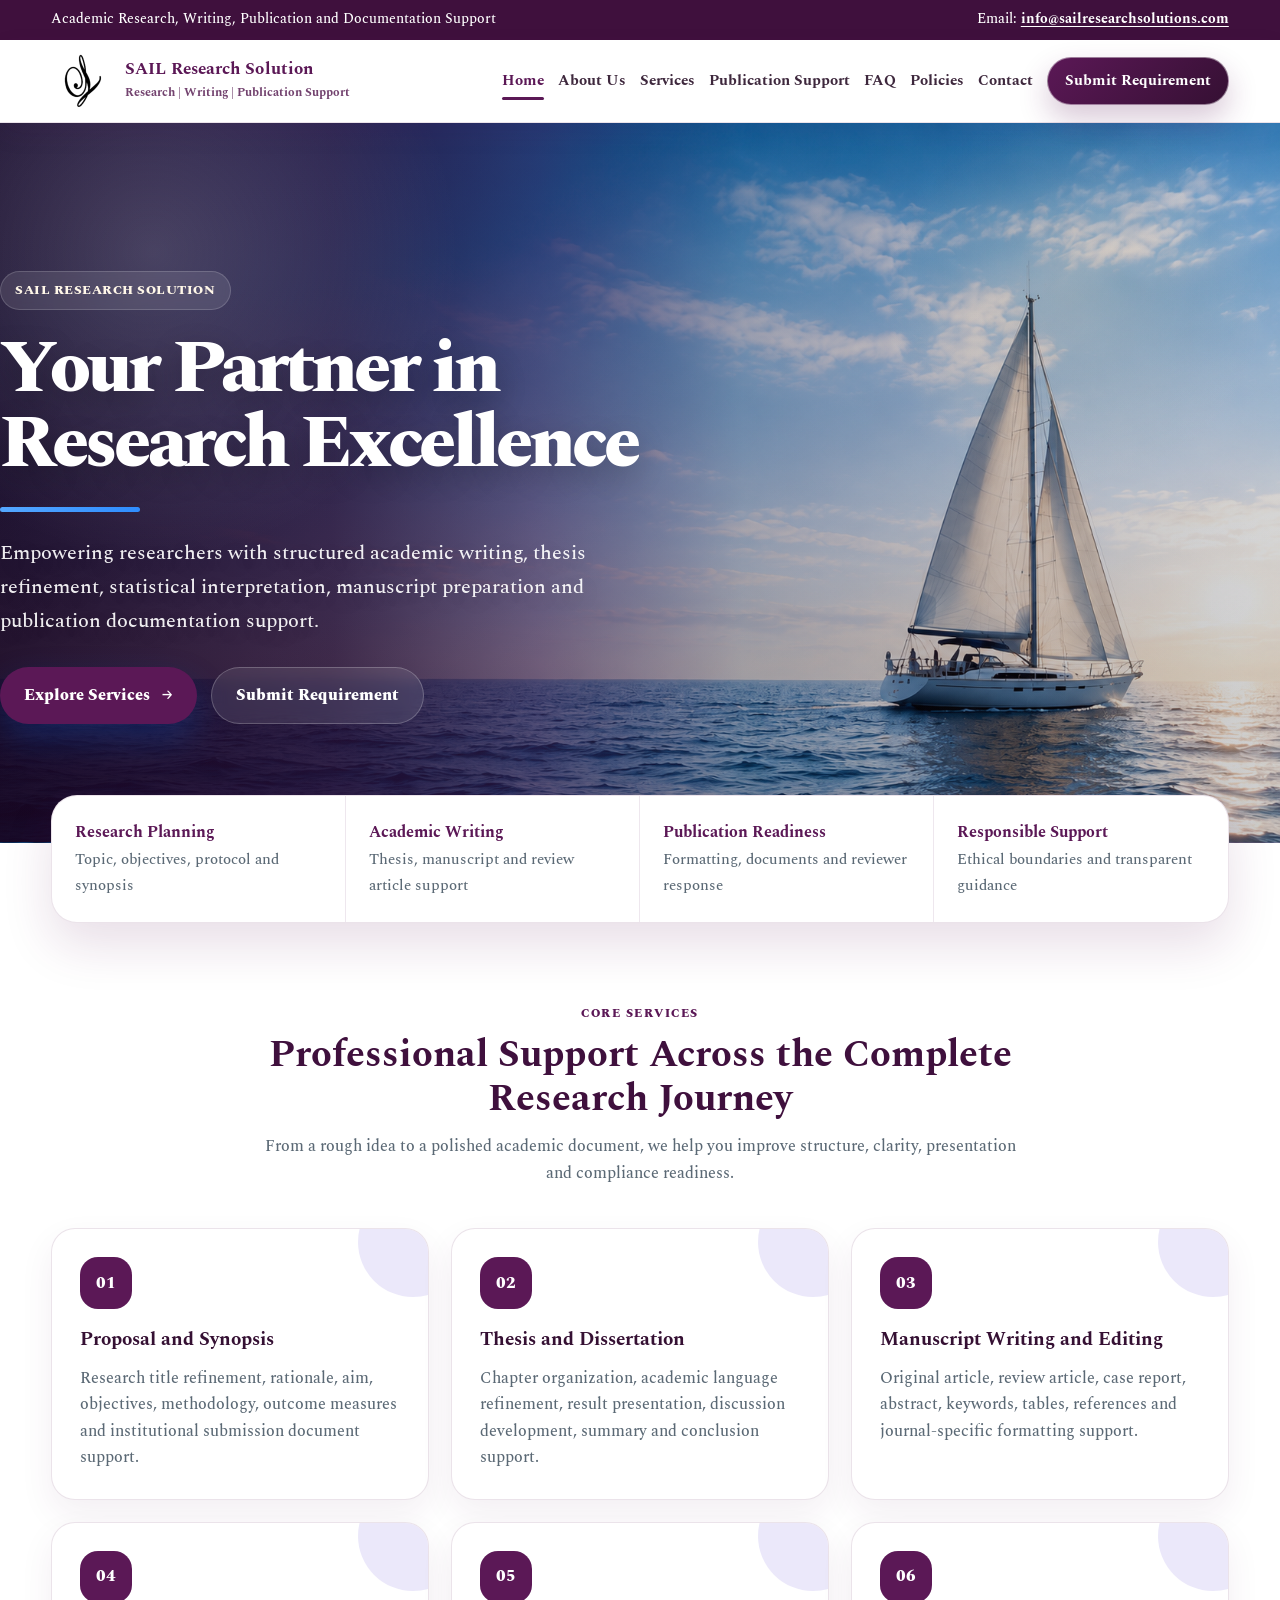
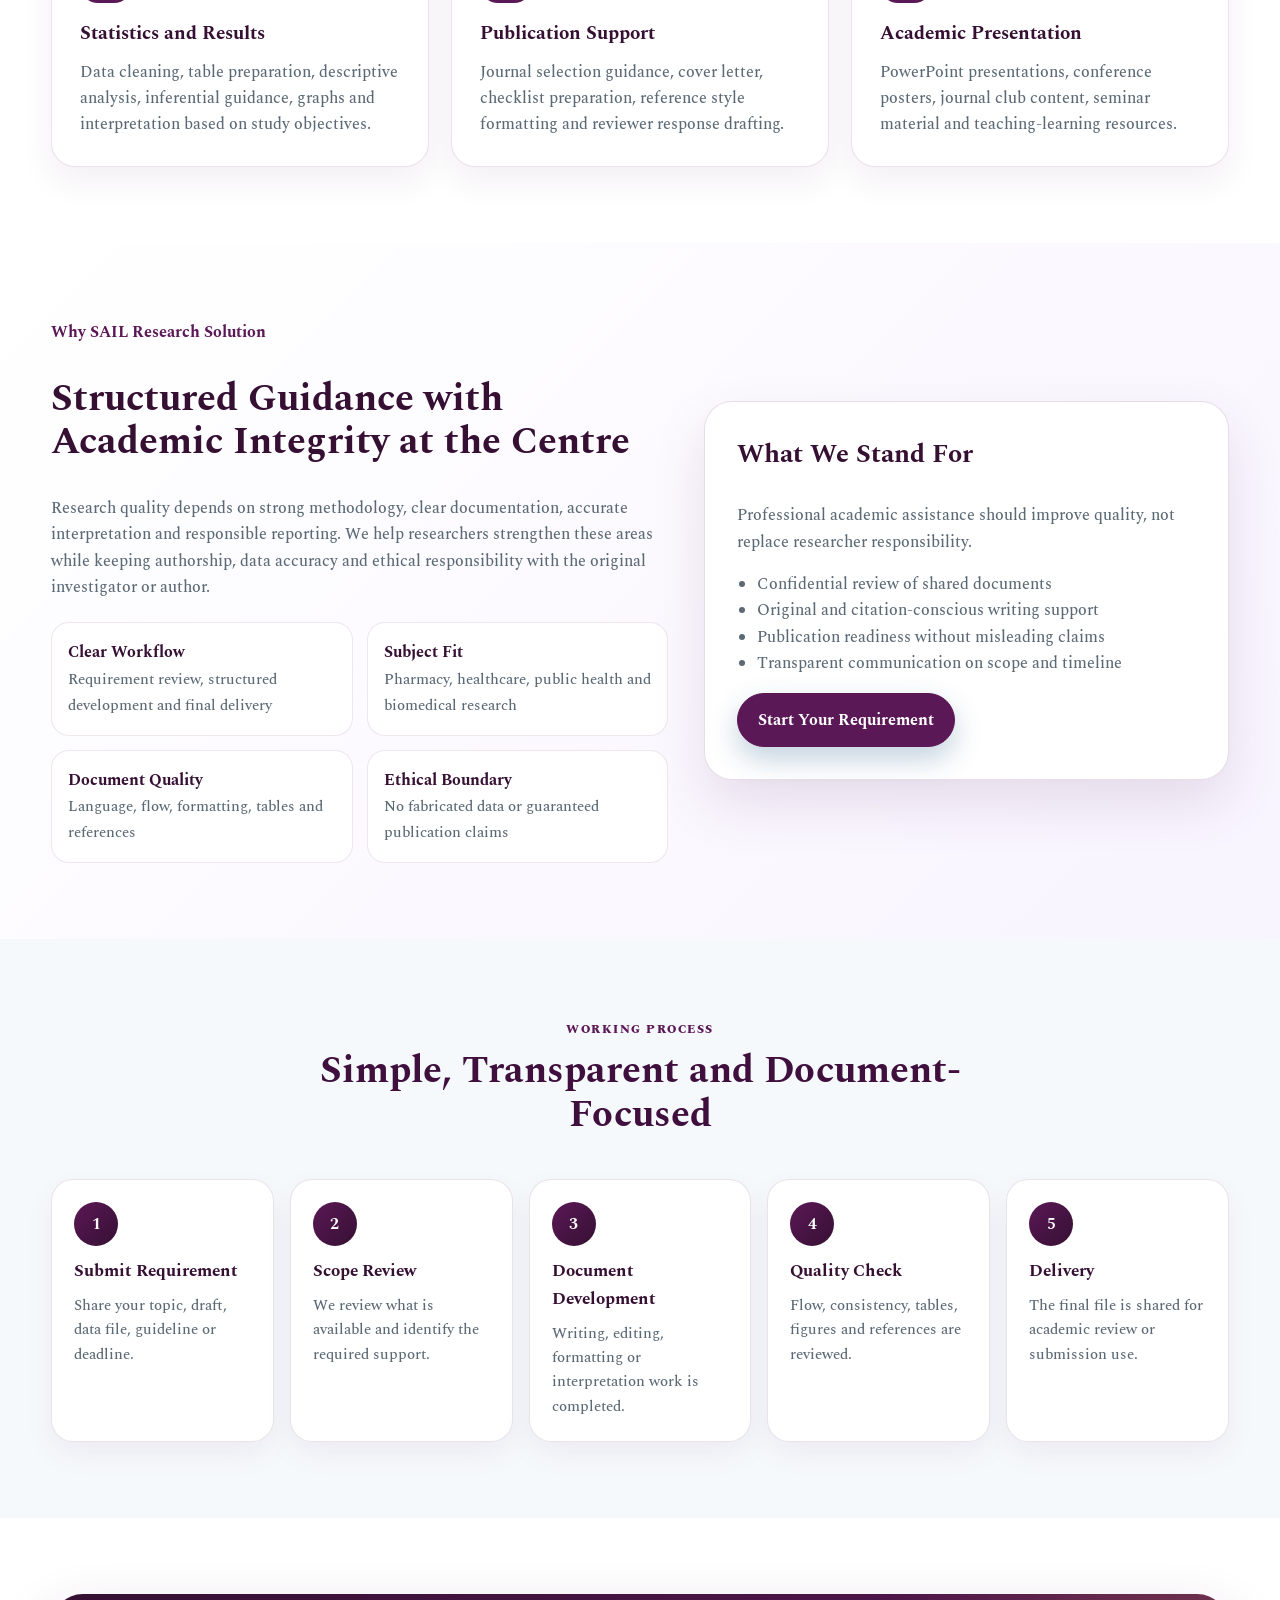
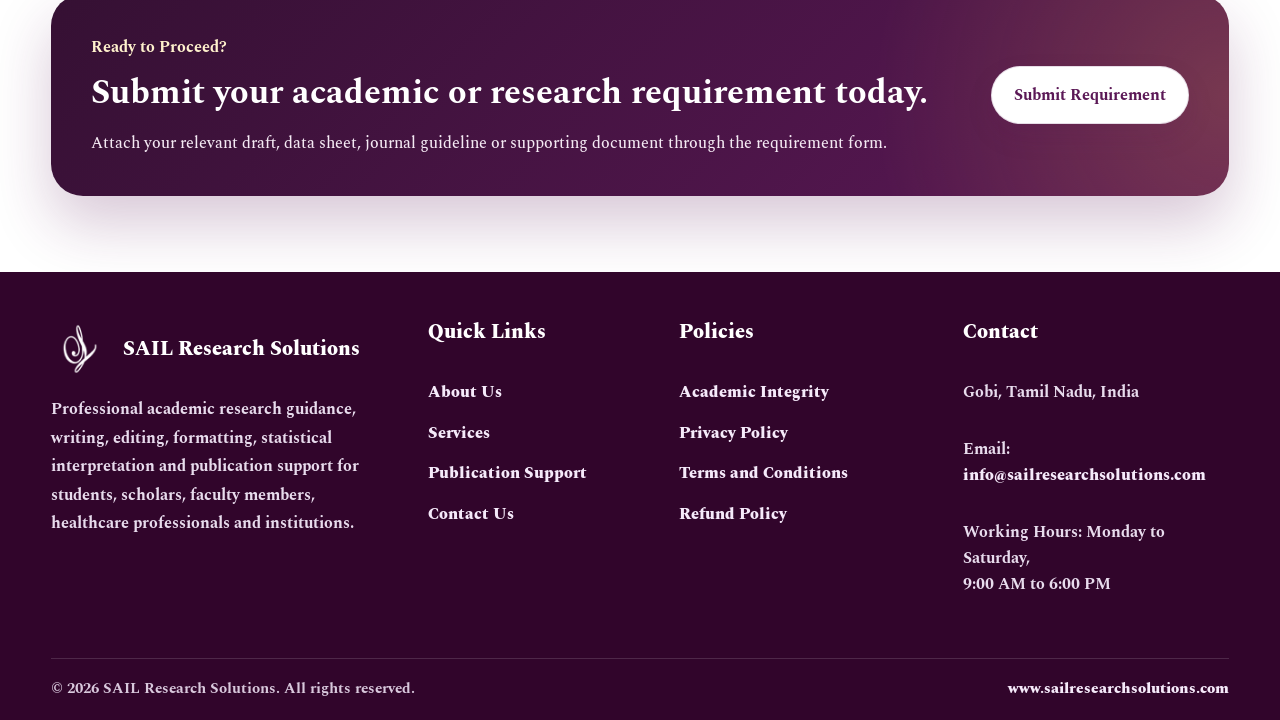
==== commit 5962ce80: "Change footer logo to white" ====
--- a/index.html
+++ b/index.html
@@ -1,194 +1,210 @@
-<!DOCTYPE html>
+<!doctype html>
 <html lang="en">
 <head>
-  <meta charset="UTF-8" />
-  <meta name="viewport" content="width=device-width, initial-scale=1.0" />
-  <title>SAIL Research Solutions | Academic Research Support</title>
-  <meta name="description" content="SAIL Research Solutions provides academic research guidance, thesis support, manuscript preparation, statistical interpretation and publication documentation support." />
-  <link rel="icon" href="assets/images/favicon.svg" type="image/svg+xml" />
+  <meta charset="utf-8">
+  <meta name="viewport" content="width=device-width, initial-scale=1">
+  <title>Home | SAIL Research Solution</title>
+  <meta name="description" content="Professional academic research, writing, thesis, manuscript and publication support services.">
+  <meta name="keywords" content="SAIL Research Solution, research support, manuscript editing, thesis support, publication assistance, pharmacy research, academic writing, statistical interpretation">
+  <meta name="author" content="SAIL Research Solution">
+  <meta property="og:title" content="Home | SAIL Research Solution">
+  <meta property="og:description" content="Professional academic research, writing, thesis, manuscript and publication support services.">
+  <meta property="og:type" content="website">
   <link rel="preconnect" href="https://fonts.googleapis.com">
   <link rel="preconnect" href="https://fonts.gstatic.com" crossorigin>
-  <link href="https://fonts.googleapis.com/css2?family=Inter:wght@400;500;600;700;800&family=Spectral:wght@600;700&display=swap" rel="stylesheet">
-  <link rel="stylesheet" href="assets/css/style.css" />
+  <link href="https://fonts.googleapis.com/css2?family=Spectral:wght@400;500;600;700;800&display=swap" rel="stylesheet">
+  <link rel="stylesheet" href="assets/style.css">
 </head>
 <body>
-  <div class="page-shell">
-    <header class="site-header" id="top">
-      <a href="index.html" class="brand" aria-label="SAIL Research Solutions Home">
-        <div class="brand-mark temporary-mark" aria-hidden="true">S</div>
-        <div class="brand-text">
-          <span class="brand-name">SAIL Research Solutions</span>
-          <span class="brand-tagline">Research | Writing | Publication Support</span>
-        </div>
-      </a>
-
-      <button class="menu-toggle" id="menuToggle" aria-label="Open navigation" aria-expanded="false">
-        <span></span><span></span><span></span>
-      </button>
-
-      <nav class="nav" id="siteNav" aria-label="Main navigation">
-        <a href="index.html" class="active">Home</a>
-        <a href="#about">About Us</a>
-        <a href="#services">Services</a>
-        <a href="#process">Process</a>
-        <a href="#integrity">Policies</a>
-        <a href="#contact">Contact Us</a>
-        <a class="nav-cta" href="#start">Submit Requirement</a>
-      </nav>
-    </header>
-
-    <main>
-      <section class="hero" id="home">
-        <div class="hero-bg-orbit"></div>
-        <div class="hero-content">
-          <p class="eyebrow">Academic Research, Writing and Publication Documentation Support</p>
-          <h1>Your Partner in Research Excellence</h1>
-          <p class="hero-lead">Structured guidance for students, scholars, faculty members and healthcare professionals who need clear, credible and submission-ready academic documents.</p>
-          <div class="hero-actions">
-            <a href="#start" class="btn btn-primary">Start Your Requirement</a>
-            <a href="#services" class="btn btn-outline">Explore Services</a>
-          </div>
-          <div class="trust-strip" aria-label="Key service values">
-            <span>Confidential Review</span>
-            <span>Healthcare Focus</span>
-            <span>Ethical Support</span>
+
+<div class="topbar">
+  <div class="container topbar-inner">
+    <div>Academic Research, Writing, Publication and Documentation Support</div>
+    <div>Email: <a class="email-link" href="mailto:info@sailresearchsolutions.com?subject=Website%20Enquiry%20-%20SAIL%20Research%20Solutions">info@sailresearchsolutions.com</a></div>
+  </div>
+</div>
+<header class="main-header">
+  <div class="container header-inner">
+    <a class="brand" href="index.html" aria-label="SAIL Research Solution Home">
+      <img src="assets/logo.png" alt="SAIL Research Solution logo">
+      <span>
+        <strong>SAIL Research Solution</strong>
+        <small>Research | Writing | Publication Support</small>
+      </span>
+    </a>
+    <button class="menu-toggle" aria-label="Open menu">☰</button>
+    <nav class="main-nav" aria-label="Main navigation">
+      <a href="index.html" class="active">Home</a>
+      <a href="about.html" class="">About Us</a>
+      <a href="services.html" class="">Services</a>
+      <a href="publication-support.html" class="">Publication Support</a>
+      <a href="faq.html" class="">FAQ</a>
+      <a href="policies.html" class="">Policies</a>
+      <a href="contact.html" class="">Contact</a>
+      <a class="nav-button" href="submit-requirement.html">Submit Requirement</a>
+    </nav>
+  </div>
+</header>
+
+
+
+
+<section class="hero hero-bg-ship-ocean">
+  <div class="hero-bg-overlay"></div>
+  <div class="container hero-bg-content-wrap">
+    <div class="hero-bg-copy">
+      <span class="kicker">SAIL Research Solution</span>
+      <h1>Your Partner in Research Excellence</h1>
+      <div class="hero-gold-line"></div>
+      <p>Empowering researchers with structured academic writing, thesis refinement, statistical interpretation, manuscript preparation and publication documentation support.</p>
+      <div class="hero-actions">
+        <a class="btn-primary" href="services.html">Explore Services <span>→</span></a>
+        <a class="btn-secondary" href="submit-requirement.html">Submit Requirement</a>
+      </div>
+    </div>
+  </div>
+</section>
+
+
+
+
+<section class="premium-metrics">
+  <div class="container premium-metrics-grid">
+    <div><strong>Research Planning</strong><span>Topic, objectives, protocol and synopsis</span></div>
+    <div><strong>Academic Writing</strong><span>Thesis, manuscript and review article support</span></div>
+    <div><strong>Publication Readiness</strong><span>Formatting, documents and reviewer response</span></div>
+    <div><strong>Responsible Support</strong><span>Ethical boundaries and transparent guidance</span></div>
+  </div>
+</section>
+
+<section class="section">
+  <div class="container">
+    <div class="section-title">
+      <span class="eyebrow">Core Services</span>
+      <h2>Professional Support Across the Complete Research Journey</h2>
+      <p>From a rough idea to a polished academic document, we help you improve structure, clarity, presentation and compliance readiness.</p>
+    </div>
+    <div class="premium-card-grid">
+      <div class="premium-card"><span>01</span><h3>Proposal and Synopsis</h3><p>Research title refinement, rationale, aim, objectives, methodology, outcome measures and institutional submission document support.</p></div>
+      <div class="premium-card"><span>02</span><h3>Thesis and Dissertation</h3><p>Chapter organization, academic language refinement, result presentation, discussion development, summary and conclusion support.</p></div>
+      <div class="premium-card"><span>03</span><h3>Manuscript Writing and Editing</h3><p>Original article, review article, case report, abstract, keywords, tables, references and journal-specific formatting support.</p></div>
+      <div class="premium-card"><span>04</span><h3>Statistics and Results</h3><p>Data cleaning, table preparation, descriptive analysis, inferential guidance, graphs and interpretation based on study objectives.</p></div>
+      <div class="premium-card"><span>05</span><h3>Publication Support</h3><p>Journal selection guidance, cover letter, checklist preparation, reference style formatting and reviewer response drafting.</p></div>
+      <div class="premium-card"><span>06</span><h3>Academic Presentation</h3><p>PowerPoint presentations, conference posters, journal club content, seminar material and teaching-learning resources.</p></div>
+    </div>
+  </div>
+</section>
+
+<section class="section premium-about-section">
+  <div class="container premium-split">
+    <div>
+      <span class="eyebrow">Why SAIL Research Solution</span>
+      <h2>Structured Guidance with Academic Integrity at the Centre</h2>
+      <p>Research quality depends on strong methodology, clear documentation, accurate interpretation and responsible reporting. We help researchers strengthen these areas while keeping authorship, data accuracy and ethical responsibility with the original investigator or author.</p>
+      <div class="assurance-box-grid">
+        <div><strong>Clear Workflow</strong><span>Requirement review, structured development and final delivery</span></div>
+        <div><strong>Subject Fit</strong><span>Pharmacy, healthcare, public health and biomedical research</span></div>
+        <div><strong>Document Quality</strong><span>Language, flow, formatting, tables and references</span></div>
+        <div><strong>Ethical Boundary</strong><span>No fabricated data or guaranteed publication claims</span></div>
+      </div>
+    </div>
+    <div class="premium-integrity-card">
+      <h3>What We Stand For</h3>
+      <p>Professional academic assistance should improve quality, not replace researcher responsibility.</p>
+      <ul>
+        <li>Confidential review of shared documents</li>
+        <li>Original and citation-conscious writing support</li>
+        <li>Publication readiness without misleading claims</li>
+        <li>Transparent communication on scope and timeline</li>
+      </ul>
+      <a class="btn btn-primary" href="submit-requirement.html">Start Your Requirement</a>
+    </div>
+  </div>
+</section>
+
+<section class="section alt">
+  <div class="container">
+    <div class="section-title">
+      <span class="eyebrow">Working Process</span>
+      <h2>Simple, Transparent and Document-Focused</h2>
+    </div>
+    <div class="premium-process">
+      <div><b>1</b><h3>Submit Requirement</h3><p>Share your topic, draft, data file, guideline or deadline.</p></div>
+      <div><b>2</b><h3>Scope Review</h3><p>We review what is available and identify the required support.</p></div>
+      <div><b>3</b><h3>Document Development</h3><p>Writing, editing, formatting or interpretation work is completed.</p></div>
+      <div><b>4</b><h3>Quality Check</h3><p>Flow, consistency, tables, figures and references are reviewed.</p></div>
+      <div><b>5</b><h3>Delivery</h3><p>The final file is shared for academic review or submission use.</p></div>
+    </div>
+  </div>
+</section>
+
+<section class="section">
+  <div class="container">
+    <div class="premium-cta">
+      <div>
+        <span class="eyebrow">Ready to Proceed?</span>
+        <h2>Submit your academic or research requirement today.</h2>
+        <p>Attach your relevant draft, data sheet, journal guideline or supporting document through the requirement form.</p>
+      </div>
+      <a class="btn btn-light btn-xl" href="submit-requirement.html">Submit Requirement</a>
+    </div>
+  </div>
+</section>
+
+
+
+<footer class="site-footer old-footer-restored transparent-logo-footer">
+  <div class="container">
+    <div class="old-footer-grid">
+      <div class="old-footer-brand">
+        <div class="old-footer-logo-line simple-logo-line">
+          <a class="old-footer-logo transparent-logo" href="index.html" aria-label="SAIL Research Solution Home">
+            <img src="assets/logo.png" alt="SAIL Research Solution logo">
+          </a>
+          <div>
+            <h3>SAIL Research Solutions</h3>
           </div>
         </div>
-
-        <div class="hero-visual" aria-label="Research journey visual">
-          <div class="sail-scene">
-            <div class="moon-glow"></div>
-            <div class="research-card card-one">
-              <span>01</span>
-              <strong>Plan</strong>
-            </div>
-            <div class="research-card card-two">
-              <span>02</span>
-              <strong>Write</strong>
-            </div>
-            <div class="research-card card-three">
-              <span>03</span>
-              <strong>Submit</strong>
-            </div>
-            <div class="book-base">
-              <span></span><span></span><span></span>
-            </div>
-            <div class="sailboat">
-              <div class="mast"></div>
-              <div class="sail sail-left"></div>
-              <div class="sail sail-right"></div>
-              <div class="boat-body"></div>
-            </div>
-            <div class="wave wave-one"></div>
-            <div class="wave wave-two"></div>
-            <div class="wave wave-three"></div>
-          </div>
-        </div>
-      </section>
-
-      <section class="quick-start" id="start">
-        <div class="section-heading compact">
-          <p class="eyebrow">Start Here</p>
-          <h2>What support do you need?</h2>
-        </div>
-        <div class="quick-grid">
-          <a href="#services"><strong>Thesis / Dissertation</strong><span>Structure, language, results and discussion support</span></a>
-          <a href="#services"><strong>Manuscript Preparation</strong><span>Original article, review article and case report support</span></a>
-          <a href="#services"><strong>Statistics and Results</strong><span>Tables, graphs and interpretation guidance</span></a>
-          <a href="#services"><strong>Publication Documentation</strong><span>Formatting, cover letter and reviewer response</span></a>
-        </div>
-      </section>
-
-      <section class="about" id="about">
-        <div class="section-heading">
-          <p class="eyebrow">Why SAIL Research Solutions</p>
-          <h2>Clear Documentation with Academic Integrity at the Centre</h2>
-          <p>Research quality depends on strong methodology, accurate interpretation and responsible reporting. We help improve structure, language, presentation and compliance readiness while keeping authorship and ethical responsibility with the original investigator or author.</p>
-        </div>
-        <div class="value-grid">
-          <article><span>01</span><h3>Structured Workflow</h3><p>Requirement review, scope clarity, document development and final quality check.</p></article>
-          <article><span>02</span><h3>Subject Fit</h3><p>Focused support for pharmacy, healthcare, biomedical and public health research.</p></article>
-          <article><span>03</span><h3>Responsible Guidance</h3><p>No fabricated data, no false publication promises and no misleading claims.</p></article>
-        </div>
-      </section>
-
-      <section class="services" id="services">
-        <div class="section-heading">
-          <p class="eyebrow">Core Services</p>
-          <h2>Professional Support Across the Complete Research Journey</h2>
-        </div>
-        <div class="services-grid">
-          <article><div class="service-no">01</div><h3>Proposal and Synopsis</h3><p>Title refinement, rationale, aims, objectives, methodology and institutional submission document support.</p></article>
-          <article><div class="service-no">02</div><h3>Thesis and Dissertation</h3><p>Chapter organization, academic language refinement, result presentation, discussion and conclusion support.</p></article>
-          <article><div class="service-no">03</div><h3>Manuscript Writing and Editing</h3><p>Original article, review article, case report, abstract, keywords, tables and references.</p></article>
-          <article><div class="service-no">04</div><h3>Statistics and Results</h3><p>Data cleaning, tables, graphs and interpretation based on study objectives.</p></article>
-          <article><div class="service-no">05</div><h3>Publication Support</h3><p>Journal selection guidance, formatting, cover letter, checklist and reviewer response drafting.</p></article>
-          <article><div class="service-no">06</div><h3>Academic Presentation</h3><p>PowerPoint presentations, conference posters, journal club content and teaching-learning resources.</p></article>
-        </div>
-      </section>
-
-      <section class="process" id="process">
-        <div class="section-heading">
-          <p class="eyebrow">Working Process</p>
-          <h2>Simple, Transparent and Document-Focused</h2>
-        </div>
-        <div class="timeline">
-          <div><span>1</span><h3>Submit Requirement</h3><p>Share your topic, draft, data file, guideline or deadline.</p></div>
-          <div><span>2</span><h3>Scope Review</h3><p>We review what is available and identify the required support.</p></div>
-          <div><span>3</span><h3>Document Development</h3><p>Writing, editing, formatting or interpretation work is completed.</p></div>
-          <div><span>4</span><h3>Quality Check</h3><p>Flow, consistency, tables, figures and references are reviewed.</p></div>
-          <div><span>5</span><h3>Delivery</h3><p>The final file is shared for academic review or submission use.</p></div>
-        </div>
-      </section>
-
-      <section class="integrity" id="integrity">
-        <div>
-          <p class="eyebrow">Academic Integrity</p>
-          <h2>Support that improves quality without replacing researcher responsibility</h2>
-        </div>
-        <ul>
-          <li>Confidential review of shared documents</li>
-          <li>Original and citation-conscious writing support</li>
-          <li>Publication readiness without misleading claims</li>
-          <li>Transparent communication on scope and timeline</li>
-        </ul>
-      </section>
-
-      <section class="cta-panel">
-        <p class="eyebrow">Ready to Proceed?</p>
-        <h2>Submit your academic or research requirement today.</h2>
-        <p>Attach your draft, data sheet, journal guideline or supporting document through the requirement form.</p>
-        <a href="#contact" class="btn btn-primary">Contact for Requirement Review</a>
-      </section>
-    </main>
-
-    <footer class="site-footer" id="contact">
-      <div class="footer-brand">
-        <div class="footer-logo temporary-mark">S</div>
-        <h2>SAIL Research Solutions</h2>
-        <p>Professional academic research guidance, writing, editing, formatting, statistical interpretation and publication support.</p>
-      </div>
-      <div class="footer-columns">
-        <div>
-          <h3>Quick Links</h3>
-          <a href="#about">About Us</a>
-          <a href="#services">Services</a>
-          <a href="#process">Process</a>
-          <a href="#integrity">Policies</a>
-        </div>
-        <div>
-          <h3>Contact</h3>
-          <p>Gobi, Tamil Nadu, India</p>
-          <a href="mailto:info@sailresearchsolutions.com">info@sailresearchsolutions.com</a>
-          <p>Monday to Saturday, 9:00 AM to 6:00 PM</p>
-        </div>
-      </div>
-      <div class="footer-bottom">
-        <span>© 2026 SAIL Research Solutions. All rights reserved.</span>
-        <span>Disclaimer: We do not guarantee journal acceptance, indexing, ethical approval, marks or research outcomes.</span>
-      </div>
-    </footer>
-  </div>
-  <script src="assets/js/main.js"></script>
+        <p class="old-footer-about">
+          Professional academic research guidance, writing, editing, formatting, statistical interpretation and publication support for students, scholars, faculty members, healthcare professionals and institutions.
+        </p>
+      </div>
+
+      <div class="old-footer-col">
+        <h4>Quick Links</h4>
+        <a href="about.html">About Us</a>
+        <a href="services.html">Services</a>
+        <a href="publication-support.html">Publication Support</a>
+        <a href="contact.html">Contact Us</a>
+      </div>
+
+      <div class="old-footer-col">
+        <h4>Policies</h4>
+        <a href="policies.html#academic-integrity">Academic Integrity</a>
+        <a href="policies.html#privacy">Privacy Policy</a>
+        <a href="policies.html#terms">Terms and Conditions</a>
+        <a href="policies.html#refund">Refund Policy</a>
+      </div>
+
+      <div class="old-footer-col old-footer-contact">
+        <h4>Contact</h4>
+        <p>Gobi, Tamil Nadu, India</p>
+        <p>Email:<br>
+          <a href="mailto:info@sailresearchsolutions.com?subject=Website%20Enquiry%20-%20SAIL%20Research%20Solutions">info@sailresearchsolutions.com</a>
+        </p>
+        <p>Working Hours: Monday to Saturday,<br>9:00 AM to 6:00 PM</p>
+      </div>
+    </div>
+
+    <div class="old-footer-bottom">
+      <div>© 2026 SAIL Research Solutions. All rights reserved.</div>
+      <div><a href="https://www.sailresearchsolutions.com">www.sailresearchsolutions.com</a></div>
+    </div>
+  </div>
+</footer>
+
+
+<script src="assets/script.js"></script>
+
 </body>
 </html>
--- a/assets/style.css
+++ b/assets/style.css
@@ -0,0 +1,2810 @@
+
+:root{
+  --primary:#0f4c81;
+  --primary-dark:#0a355d;
+  --accent:#13a89e;
+  --accent-soft:#e7f8f6;
+  --gold:#f4b942;
+  --ink:#16202a;
+  --muted:#5b6975;
+  --light:#f6f9fc;
+  --white:#ffffff;
+  --border:#dfe7ee;
+  --shadow:0 16px 42px rgba(15,76,129,.12);
+  --radius:18px;
+  --max:1180px;
+}
+*{box-sizing:border-box}
+html{scroll-behavior:smooth}
+body{
+  margin:0;
+  font-family:Inter,Segoe UI,Arial,sans-serif;
+  color:var(--ink);
+  background:var(--white);
+  line-height:1.65;
+}
+a{color:inherit;text-decoration:none}
+img{max-width:100%;display:block}
+.container{width:min(var(--max),92%);margin:auto}
+.topbar{
+  background:var(--primary-dark);
+  color:#eaf4ff;
+  font-size:.92rem;
+}
+.topbar .container{
+  display:flex;gap:18px;justify-content:space-between;align-items:center;
+  padding:8px 0;flex-wrap:wrap;
+}
+.navbar{
+  background:rgba(255,255,255,.96);
+  backdrop-filter:blur(10px);
+  border-bottom:1px solid var(--border);
+  position:sticky;top:0;z-index:20;
+}
+.navbar .container{
+  display:flex;align-items:center;justify-content:space-between;
+  padding:13px 0;
+}
+.logo{
+  display:flex;align-items:center;gap:12px;font-weight:800;color:var(--primary-dark);
+}
+.logo-mark{
+  width:46px;height:46px;border-radius:14px;
+  display:grid;place-items:center;
+  background:linear-gradient(135deg,var(--primary),var(--accent));
+  color:var(--white);font-weight:900;letter-spacing:.5px;
+  box-shadow:0 10px 22px rgba(19,168,158,.25);
+}
+
+.logo-img{
+  width:68px;
+  height:68px;
+  object-fit:contain;
+  border-radius:0;
+  background:transparent;
+  border:0;
+  padding:0;
+  box-shadow:none;
+}
+
+.logo small{display:block;font-weight:600;color:var(--muted);font-size:.75rem;margin-top:-4px}
+.navlinks{
+  display:flex;gap:24px;align-items:center;font-weight:650;color:#203040;
+}
+.navlinks a:hover{color:var(--accent)}
+.nav-cta{
+  background:var(--accent);color:white!important;padding:10px 16px;border-radius:999px;
+  box-shadow:0 10px 22px rgba(19,168,158,.25);
+}
+.menu-toggle{display:none;background:transparent;border:0;font-size:1.7rem;color:var(--primary)}
+.hero{
+  position:relative;overflow:hidden;
+  background:
+    radial-gradient(circle at top right, rgba(19,168,158,.18), transparent 32%),
+    radial-gradient(circle at bottom left, rgba(244,185,66,.16), transparent 28%),
+    linear-gradient(135deg,#f8fbff 0%,#eef8fb 100%);
+  padding:88px 0 70px;
+}
+.hero-grid{
+  display:grid;grid-template-columns:1.1fr .9fr;gap:44px;align-items:center;
+}
+.kicker{
+  display:inline-flex;align-items:center;gap:8px;
+  color:var(--primary);background:#eaf4ff;border:1px solid #d4e8fb;
+  padding:7px 12px;border-radius:999px;font-weight:750;font-size:.9rem;
+}
+.hero h1{
+  font-size:clamp(2.25rem,5vw,4.65rem);
+  line-height:1.08;margin:18px 0;color:var(--primary-dark);letter-spacing:-1.5px;
+}
+.hero p{font-size:1.12rem;color:#43525f;max-width:720px}
+.hero-actions{display:flex;gap:14px;flex-wrap:wrap;margin-top:28px}
+.btn{
+  display:inline-flex;align-items:center;justify-content:center;
+  border-radius:999px;padding:13px 20px;font-weight:800;
+  border:1px solid transparent;transition:.2s ease;
+}
+.btn-primary{background:var(--primary);color:white;box-shadow:0 12px 28px rgba(15,76,129,.25)}
+.btn-primary:hover{background:var(--primary-dark);transform:translateY(-2px)}
+.btn-outline{border-color:var(--primary);color:var(--primary);background:white}
+.btn-outline:hover{background:var(--primary);color:white;transform:translateY(-2px)}
+.hero-card{
+  background:rgba(255,255,255,.9);
+  border:1px solid rgba(223,231,238,.9);
+  box-shadow:var(--shadow);
+  border-radius:28px;
+  padding:28px;
+  position:relative;
+}
+.hero-card:before{
+  content:"";position:absolute;inset:16px;border:1px dashed rgba(19,168,158,.35);
+  border-radius:22px;pointer-events:none;
+}
+.hero-card h3{margin:0 0 14px;color:var(--primary-dark);font-size:1.35rem}
+.check-list{padding:0;margin:0;list-style:none}
+.check-list li{
+  display:flex;gap:10px;align-items:flex-start;margin:12px 0;color:#314250;
+}
+.check-list li:before{
+  content:"✓";color:white;background:var(--accent);border-radius:50%;
+  width:22px;height:22px;display:inline-grid;place-items:center;flex:0 0 22px;font-size:.8rem;font-weight:900;margin-top:2px;
+}
+.metrics{
+  display:grid;grid-template-columns:repeat(3,1fr);gap:16px;margin-top:25px;
+}
+.metric{
+  background:var(--white);border:1px solid var(--border);border-radius:16px;padding:16px;text-align:center;
+}
+.metric b{display:block;color:var(--primary);font-size:1.45rem}
+.metric span{font-size:.85rem;color:var(--muted)}
+.section{padding:76px 0}
+.section.alt{background:var(--light)}
+.section-title{text-align:center;max-width:780px;margin:0 auto 42px}
+.section-title .eyebrow{
+  color:var(--accent);font-weight:850;text-transform:uppercase;letter-spacing:.12em;font-size:.78rem;
+}
+.section-title h2{
+  margin:8px 0 12px;color:var(--primary-dark);font-size:clamp(1.75rem,3vw,2.75rem);line-height:1.15;
+}
+.section-title p{color:var(--muted);margin:0}
+.grid-3{display:grid;grid-template-columns:repeat(3,1fr);gap:22px}
+.grid-2{display:grid;grid-template-columns:repeat(2,1fr);gap:24px}
+.card{
+  background:var(--white);border:1px solid var(--border);border-radius:var(--radius);
+  padding:24px;box-shadow:0 8px 24px rgba(15,76,129,.06);
+  transition:.2s ease;
+}
+.card:hover{transform:translateY(-4px);box-shadow:var(--shadow)}
+.icon{
+  width:52px;height:52px;border-radius:16px;background:var(--accent-soft);
+  color:var(--accent);display:grid;place-items:center;font-size:1.55rem;margin-bottom:16px;
+}
+.card h3{margin:0 0 8px;color:var(--primary-dark);font-size:1.24rem}
+.card p{color:var(--muted);margin:0}
+.badges{display:flex;gap:10px;flex-wrap:wrap;justify-content:center;margin-top:12px}
+.badge{
+  padding:9px 13px;border-radius:999px;background:#fff;border:1px solid var(--border);
+  font-weight:700;color:#344555;font-size:.92rem;
+}
+.split{
+  display:grid;grid-template-columns:.95fr 1.05fr;gap:42px;align-items:center;
+}
+.visual-box{
+  min-height:420px;border-radius:30px;
+  background:
+    linear-gradient(135deg,rgba(15,76,129,.92),rgba(19,168,158,.84)),
+    url('data:image/svg+xml;utf8,<svg xmlns="http://www.w3.org/2000/svg" width="900" height="600"><defs><pattern id="p" width="70" height="70" patternUnits="userSpaceOnUse"><circle cx="8" cy="8" r="2" fill="white" opacity=".20"/><path d="M0 70 L70 0" stroke="white" opacity=".08"/></pattern></defs><rect width="100%" height="100%" fill="url(%23p)"/></svg>');
+  padding:32px;color:white;display:flex;flex-direction:column;justify-content:flex-end;
+  box-shadow:var(--shadow);
+}
+.visual-box h3{font-size:2rem;line-height:1.15;margin:0 0 10px}
+.visual-box p{margin:0;color:#eefcff}
+.steps{counter-reset:step}
+.step{
+  display:grid;grid-template-columns:60px 1fr;gap:18px;align-items:start;
+  background:var(--white);border:1px solid var(--border);border-radius:var(--radius);
+  padding:20px;margin-bottom:16px;box-shadow:0 8px 20px rgba(15,76,129,.05);
+}
+.step-number{
+  width:52px;height:52px;border-radius:50%;background:var(--primary);color:white;
+  display:grid;place-items:center;font-weight:900;font-size:1.2rem;
+}
+.step h3{margin:0 0 5px;color:var(--primary-dark)}
+.step p{margin:0;color:var(--muted)}
+.cta{
+  background:linear-gradient(135deg,var(--primary-dark),var(--primary));
+  color:white;border-radius:30px;padding:42px;
+  display:grid;grid-template-columns:1.2fr .8fr;gap:24px;align-items:center;
+  box-shadow:var(--shadow);
+}
+.cta h2{margin:0 0 8px;font-size:2.1rem;line-height:1.15}
+.cta p{margin:0;color:#e7f4ff}
+.cta .hero-actions{justify-content:flex-end;margin:0}
+.cta .btn-outline{background:transparent;color:white;border-color:rgba(255,255,255,.7)}
+.cta .btn-outline:hover{background:white;color:var(--primary)}
+.testimonial{
+  position:relative;padding-top:34px;
+}
+.quote{
+  position:absolute;top:8px;left:22px;color:var(--accent);font-size:3rem;font-weight:900;line-height:1;
+}
+.testimonial p{font-style:italic}
+.name{font-weight:850;color:var(--primary-dark);margin-top:14px}
+.role{color:var(--muted);font-size:.92rem}
+.page-hero{
+  background:linear-gradient(135deg,#f7fbff,#e9f8f7);
+  padding:70px 0;text-align:center;border-bottom:1px solid var(--border);
+}
+.page-hero h1{font-size:clamp(2rem,4vw,3.4rem);color:var(--primary-dark);margin:8px 0 10px;line-height:1.12}
+.page-hero p{max-width:760px;margin:auto;color:var(--muted);font-size:1.08rem}
+.content-box{
+  background:var(--white);border:1px solid var(--border);border-radius:var(--radius);
+  padding:26px;box-shadow:0 8px 24px rgba(15,76,129,.05);margin-bottom:22px;
+}
+.content-box h2,.content-box h3{color:var(--primary-dark);margin-top:0}
+.policy-list li{margin-bottom:10px}
+.contact-grid{display:grid;grid-template-columns:.9fr 1.1fr;gap:24px}
+.form{
+  display:grid;gap:14px;
+}
+.form input,.form textarea,.form select{
+  width:100%;border:1px solid var(--border);border-radius:14px;padding:13px 14px;
+  font:inherit;background:white;color:var(--ink);
+}
+.form textarea{min-height:135px;resize:vertical}
+.form-note{font-size:.9rem;color:var(--muted);margin-top:8px}
+.footer{
+  background:#081f36;color:#dcecf9;padding:56px 0 24px;
+}
+.footer-grid{display:grid;grid-template-columns:1.2fr .8fr .8fr .9fr;gap:28px}
+.footer h3,.footer h4{color:white;margin-top:0}
+.footer a{display:block;color:#dcecf9;margin:8px 0}
+.footer a:hover{color:var(--gold)}
+.footer-bottom{
+  border-top:1px solid rgba(255,255,255,.12);margin-top:28px;padding-top:18px;
+  display:flex;justify-content:space-between;gap:16px;flex-wrap:wrap;color:#b7c9d8;font-size:.9rem;
+}
+.notice{
+  background:#fff8e7;border:1px solid #f4d997;color:#604812;border-radius:16px;padding:16px;margin:18px 0;
+}
+.table-wrap{overflow-x:auto}
+table{width:100%;border-collapse:collapse;background:white;border:1px solid var(--border);border-radius:14px;overflow:hidden}
+th,td{padding:14px;border-bottom:1px solid var(--border);vertical-align:top;text-align:left}
+th{background:#edf7fb;color:var(--primary-dark)}
+tr:last-child td{border-bottom:0}
+@media(max-width:920px){
+  .hero-grid,.split,.cta,.contact-grid{grid-template-columns:1fr}
+  .grid-3{grid-template-columns:repeat(2,1fr)}
+  .footer-grid{grid-template-columns:1fr 1fr}
+  .cta .hero-actions{justify-content:flex-start}
+  .navlinks{
+    display:none;position:absolute;top:73px;left:0;right:0;background:white;
+    padding:18px 4%;flex-direction:column;align-items:flex-start;border-bottom:1px solid var(--border);
+  }
+  .navlinks.open{display:flex}
+  .menu-toggle{display:block}
+}
+@media(max-width:620px){
+  .grid-3,.grid-2,.metrics{grid-template-columns:1fr}
+  .hero{padding:62px 0 50px}
+  .section{padding:58px 0}
+  .footer-grid{grid-template-columns:1fr}
+  .topbar .container{justify-content:center;text-align:center}
+}
+
+.map-wrap{
+  border:1px solid var(--border);
+  border-radius:var(--radius);
+  overflow:hidden;
+  box-shadow:0 8px 24px rgba(15,76,129,.06);
+  background:#fff;
+}
+.map-wrap iframe{
+  width:100%;
+  height:360px;
+  border:0;
+  display:block;
+}
+
+
+/* ================================
+   Modern Top Navigation Layout v2
+   ================================ */
+
+:root{
+  --brand-purple:#5b1856;
+  --brand-purple-dark:#3f103d;
+  --brand-lavender:#d7d1f5;
+  --brand-cream:#faf3ef;
+  --brand-soft:#f7f2ff;
+}
+
+body{
+  padding-left:0!important;
+  background:#ffffff;
+}
+
+.site-sidebar,
+.sidebar-open,
+.sidebar-overlay{
+  display:none!important;
+}
+
+.topbar{
+  display:block!important;
+  background:var(--brand-purple-dark);
+  color:#fff;
+  font-size:.9rem;
+}
+
+.topbar a{
+  color:#fff;
+  font-weight:700;
+}
+
+.topbar-inner{
+  display:flex;
+  justify-content:space-between;
+  gap:16px;
+  padding:8px 0;
+  flex-wrap:wrap;
+}
+
+.main-header{
+  position:sticky;
+  top:0;
+  z-index:1000;
+  background:rgba(255,255,255,.94);
+  backdrop-filter:blur(14px);
+  border-bottom:1px solid rgba(91,24,86,.12);
+  box-shadow:0 10px 26px rgba(91,24,86,.07);
+}
+
+.header-inner{
+  display:flex;
+  align-items:center;
+  justify-content:space-between;
+  gap:22px;
+  padding:12px 0;
+}
+
+.brand{
+  display:flex;
+  align-items:center;
+  gap:13px;
+  color:var(--brand-purple);
+}
+
+.brand img{
+  width:72px;
+  height:72px;
+  object-fit:contain;
+}
+
+.brand strong{
+  display:block;
+  font-size:1.16rem;
+  line-height:1.15;
+  letter-spacing:.01em;
+}
+
+.brand small{
+  display:block;
+  color:#73436f;
+  font-weight:700;
+  font-size:.78rem;
+  margin-top:3px;
+}
+
+.main-nav{
+  display:flex;
+  align-items:center;
+  gap:18px;
+  font-weight:750;
+  color:#3e283d;
+}
+
+.main-nav a{
+  position:relative;
+}
+
+.main-nav a:hover,
+.main-nav a.active{
+  color:var(--brand-purple);
+}
+
+.main-nav a.active::after{
+  content:"";
+  position:absolute;
+  left:0;
+  right:0;
+  bottom:-7px;
+  height:3px;
+  border-radius:999px;
+  background:var(--brand-purple);
+}
+
+.nav-button{
+  background:var(--brand-purple);
+  color:#fff!important;
+  padding:10px 15px;
+  border-radius:999px;
+  box-shadow:0 12px 25px rgba(91,24,86,.20);
+}
+
+.nav-button::after{
+  display:none!important;
+}
+
+.menu-toggle{
+  display:none;
+  background:var(--brand-purple);
+  color:#fff;
+  border:0;
+  border-radius:12px;
+  width:44px;
+  height:44px;
+  font-size:1.35rem;
+}
+
+.modern-hero{
+  position:relative;
+  min-height:680px;
+  display:flex;
+  align-items:center;
+  overflow:hidden;
+  background:
+    radial-gradient(circle at top right, rgba(250,243,239,.88), transparent 36%),
+    radial-gradient(circle at bottom left, rgba(244,185,66,.16), transparent 34%),
+    linear-gradient(135deg,#eee9ff 0%,#d7d1f5 100%);
+}
+
+.hero-video{
+  position:absolute;
+  inset:0;
+  width:100%;
+  height:100%;
+  object-fit:cover;
+  opacity:.64;
+  z-index:0;
+}
+
+.hero-overlay{
+  position:absolute;
+  inset:0;
+  background:linear-gradient(90deg,rgba(255,255,255,.82),rgba(255,255,255,.50));
+  z-index:1;
+}
+
+.modern-hero-grid{
+  position:relative;
+  z-index:2;
+  display:grid;
+  grid-template-columns:1.1fr .75fr;
+  align-items:center;
+  gap:44px;
+  padding:72px 0;
+}
+
+.hero-copy h1{
+  font-size:clamp(2.4rem,5vw,4.85rem);
+  line-height:1.03;
+  color:var(--brand-purple-dark);
+  margin:18px 0;
+  letter-spacing:-1.7px;
+}
+
+.hero-copy p{
+  font-size:1.14rem;
+  color:#4b3549;
+  max-width:760px;
+}
+
+.pill{
+  display:inline-flex;
+  background:#fff;
+  color:var(--brand-purple);
+  border:1px solid rgba(91,24,86,.18);
+  padding:8px 14px;
+  border-radius:999px;
+  font-weight:900;
+  box-shadow:0 10px 24px rgba(91,24,86,.08);
+}
+
+.btn-primary{
+  background:var(--brand-purple)!important;
+  border-color:var(--brand-purple)!important;
+  color:#fff!important;
+}
+
+.btn-primary:hover{
+  background:var(--brand-purple-dark)!important;
+}
+
+.btn-outline{
+  color:var(--brand-purple)!important;
+  border-color:var(--brand-purple)!important;
+}
+
+.btn-outline:hover{
+  color:#fff!important;
+  background:var(--brand-purple)!important;
+}
+
+.hero-trust{
+  display:flex;
+  flex-wrap:wrap;
+  gap:10px;
+  margin-top:24px;
+}
+
+.hero-trust span{
+  background:rgba(255,255,255,.82);
+  border:1px solid rgba(91,24,86,.14);
+  color:#593456;
+  border-radius:999px;
+  padding:9px 13px;
+  font-weight:750;
+  font-size:.94rem;
+}
+
+.hero-service-panel{
+  background:rgba(255,255,255,.86);
+  border:1px solid rgba(91,24,86,.16);
+  border-radius:28px;
+  padding:30px;
+  box-shadow:0 24px 52px rgba(91,24,86,.15);
+}
+
+.hero-service-panel h3{
+  margin-top:0;
+  color:var(--brand-purple-dark);
+  font-size:1.55rem;
+}
+
+.hero-service-panel p{
+  color:#5b6975;
+}
+
+.mini-service-list{
+  display:grid;
+  gap:10px;
+  margin-top:18px;
+}
+
+.mini-service-list a{
+  background:var(--brand-soft);
+  color:var(--brand-purple);
+  border:1px solid rgba(91,24,86,.12);
+  border-radius:15px;
+  padding:12px 14px;
+  font-weight:800;
+}
+
+.quick-strip{
+  margin-top:-44px;
+  position:relative;
+  z-index:5;
+}
+
+.quick-strip-grid{
+  display:grid;
+  grid-template-columns:repeat(3,1fr);
+  background:#fff;
+  border:1px solid rgba(91,24,86,.12);
+  border-radius:24px;
+  box-shadow:0 20px 44px rgba(91,24,86,.12);
+  overflow:hidden;
+}
+
+.quick-strip-grid div{
+  padding:22px;
+  border-right:1px solid rgba(91,24,86,.10);
+}
+
+.quick-strip-grid div:last-child{
+  border-right:0;
+}
+
+.quick-strip-grid strong{
+  display:block;
+  color:var(--brand-purple);
+  font-size:1.05rem;
+}
+
+.quick-strip-grid span{
+  color:#5b6975;
+  font-size:.94rem;
+}
+
+.section-title .eyebrow,
+.eyebrow{
+  color:var(--brand-purple)!important;
+}
+
+.section-title h2,
+.modern-about h2{
+  color:var(--brand-purple-dark);
+}
+
+.modern-card-grid{
+  display:grid;
+  grid-template-columns:repeat(3,1fr);
+  gap:22px;
+}
+
+.modern-card{
+  background:#fff;
+  border:1px solid rgba(91,24,86,.12);
+  border-radius:22px;
+  padding:25px;
+  box-shadow:0 12px 32px rgba(91,24,86,.07);
+  transition:.2s ease;
+}
+
+.modern-card:hover{
+  transform:translateY(-5px);
+  box-shadow:0 22px 45px rgba(91,24,86,.13);
+}
+
+.modern-card .icon{
+  width:54px;
+  height:54px;
+  background:var(--brand-purple);
+  color:#fff;
+  border-radius:18px;
+  display:grid;
+  place-items:center;
+  font-weight:900;
+  margin-bottom:15px;
+}
+
+.modern-card h3{
+  color:var(--brand-purple-dark);
+  margin:0 0 8px;
+}
+
+.modern-card p{
+  color:#5b6975;
+  margin:0;
+}
+
+.modern-about{
+  background:linear-gradient(135deg,#fff 0%,#f7f2ff 100%);
+}
+
+.modern-split{
+  display:grid;
+  grid-template-columns:1fr .9fr;
+  gap:34px;
+  align-items:center;
+}
+
+.modern-split p{
+  color:#5b6975;
+}
+
+.text-link{
+  display:inline-block;
+  color:var(--brand-purple);
+  font-weight:900;
+  margin-top:10px;
+}
+
+.ethics-box{
+  background:#fff;
+  border:1px solid rgba(91,24,86,.14);
+  border-radius:26px;
+  padding:30px;
+  box-shadow:0 20px 45px rgba(91,24,86,.10);
+}
+
+.ethics-box h3{
+  color:var(--brand-purple-dark);
+  margin-top:0;
+}
+
+.ethics-box ul{
+  margin:14px 0 0;
+  padding-left:20px;
+  color:#5b6975;
+}
+
+.process-line{
+  display:grid;
+  grid-template-columns:repeat(5,1fr);
+  gap:16px;
+}
+
+.process-line div{
+  background:#fff;
+  border:1px solid rgba(91,24,86,.12);
+  border-radius:20px;
+  padding:22px;
+  box-shadow:0 10px 26px rgba(91,24,86,.06);
+}
+
+.process-line b{
+  width:42px;
+  height:42px;
+  display:grid;
+  place-items:center;
+  border-radius:50%;
+  background:var(--brand-purple);
+  color:#fff;
+  margin-bottom:12px;
+}
+
+.process-line h3{
+  color:var(--brand-purple-dark);
+  margin:0 0 8px;
+  font-size:1.04rem;
+}
+
+.process-line p{
+  color:#5b6975;
+  margin:0;
+  font-size:.94rem;
+}
+
+.modern-cta{
+  background:linear-gradient(135deg,var(--brand-purple-dark),var(--brand-purple));
+  color:#fff;
+  border-radius:30px;
+  padding:38px;
+  display:flex;
+  align-items:center;
+  justify-content:space-between;
+  gap:22px;
+  box-shadow:0 25px 52px rgba(91,24,86,.22);
+}
+
+.modern-cta h2{
+  margin:0 0 8px;
+  font-size:2rem;
+}
+
+.modern-cta p{
+  margin:0;
+  color:#f4e9f3;
+}
+
+.modern-cta .btn-primary{
+  background:#fff!important;
+  color:var(--brand-purple)!important;
+  border-color:#fff!important;
+}
+
+/* Improve old page hero sections also */
+.page-hero{
+  background:
+    radial-gradient(circle at top right, rgba(250,243,239,.84), transparent 34%),
+    linear-gradient(135deg,#eee9ff 0%,#d7d1f5 100%)!important;
+}
+
+.page-hero h1{
+  color:var(--brand-purple-dark)!important;
+}
+
+/* Keep footer aligned with new layout */
+.footer{
+  background:#2b0b29!important;
+}
+
+/* Mobile */
+@media(max-width:1050px){
+  .main-nav{
+    position:absolute;
+    top:100%;
+    left:0;
+    right:0;
+    background:#fff;
+    border-bottom:1px solid rgba(91,24,86,.12);
+    padding:16px 4%;
+    flex-direction:column;
+    align-items:flex-start;
+    display:none;
+  }
+
+  .main-nav.open{
+    display:flex;
+  }
+
+  .main-nav a.active::after{
+    display:none;
+  }
+
+  .menu-toggle{
+    display:grid;
+    place-items:center;
+  }
+
+  .modern-hero-grid,
+  .modern-split{
+    grid-template-columns:1fr;
+  }
+
+  .hero-service-panel{
+    max-width:620px;
+  }
+
+  .modern-card-grid{
+    grid-template-columns:repeat(2,1fr);
+  }
+
+  .process-line{
+    grid-template-columns:repeat(2,1fr);
+  }
+
+  .quick-strip-grid{
+    grid-template-columns:1fr;
+  }
+
+  .quick-strip-grid div{
+    border-right:0;
+    border-bottom:1px solid rgba(91,24,86,.10);
+  }
+
+  .quick-strip-grid div:last-child{
+    border-bottom:0;
+  }
+
+  .modern-cta{
+    flex-direction:column;
+    align-items:flex-start;
+  }
+}
+
+@media(max-width:650px){
+  .topbar{
+    display:none!important;
+  }
+
+  .brand img{
+    width:58px;
+    height:58px;
+  }
+
+  .brand strong{
+    font-size:1rem;
+  }
+
+  .brand small{
+    font-size:.68rem;
+  }
+
+  .modern-hero{
+    min-height:auto;
+  }
+
+  .modern-hero-grid{
+    padding:54px 0;
+  }
+
+  .hero-copy h1{
+    font-size:2.25rem;
+  }
+
+  .modern-card-grid,
+  .process-line{
+    grid-template-columns:1fr;
+  }
+
+  .hero-service-panel,
+  .modern-cta{
+    border-radius:22px;
+    padding:24px;
+  }
+}
+
+
+/* Submit Requirement page and Contact page refinement */
+.active-submit{
+  background:#3f103d!important;
+  color:#fff!important;
+}
+
+.contact-grid .hero-actions{
+  margin-top:18px;
+}
+
+.contact-grid .hero-actions .btn{
+  margin-right:10px;
+  margin-bottom:10px;
+}
+
+.content-box a{
+  color:var(--brand-purple, #5b1856);
+  font-weight:800;
+}
+
+
+
+/* Tally embedded requirement form */
+.form-embed-box{
+  min-height:620px;
+}
+
+.tally-embed-wrapper{
+  width:100%;
+  min-height:560px;
+  border:1px solid rgba(91,24,86,.14);
+  border-radius:20px;
+  background:#fbf8ff;
+  overflow:hidden;
+  margin-top:16px;
+}
+
+.tally-iframe{
+  width:100%;
+  min-height:720px;
+  border:0;
+  display:block;
+  background:#ffffff;
+}
+
+.tally-placeholder{
+  display:none;
+  padding:34px;
+  text-align:left;
+  color:#4b3549;
+}
+
+.tally-placeholder h3{
+  color:var(--brand-purple-dark, #3f103d);
+  margin-top:0;
+}
+
+.tally-placeholder code{
+  background:#ffffff;
+  border:1px solid rgba(91,24,86,.16);
+  padding:3px 6px;
+  border-radius:8px;
+  color:#5b1856;
+  font-weight:800;
+}
+
+.form-security-note{
+  margin-top:16px;
+  padding:14px 16px;
+  border-radius:16px;
+  background:#fff8e7;
+  border:1px solid #eed38a;
+  color:#5d4311;
+  font-size:.94rem;
+}
+
+
+
+/* =====================================================
+   Premium polish update: home, navigation, services,
+   submit requirement and contact pages
+   ===================================================== */
+
+:root{
+  --premium-purple:#5b1856;
+  --premium-purple-dark:#351033;
+  --premium-lavender:#d7d1f5;
+  --premium-cream:#faf3ef;
+  --premium-soft:#f8f4ff;
+  --premium-gold:#f4b942;
+}
+
+/* Navigation polish */
+.main-header{
+  background:rgba(255,255,255,.96)!important;
+  border-bottom:1px solid rgba(91,24,86,.12)!important;
+}
+
+.header-inner{
+  padding:9px 0!important;
+}
+
+.brand{
+  gap:10px!important;
+}
+
+.brand img{
+  width:64px!important;
+  height:64px!important;
+  transition:.2s ease;
+}
+
+.brand:hover img{
+  transform:scale(1.03);
+}
+
+.brand strong{
+  font-size:1.08rem!important;
+  letter-spacing:.005em;
+}
+
+.brand small{
+  font-size:.72rem!important;
+}
+
+.main-nav{
+  gap:14px!important;
+  font-size:.93rem;
+}
+
+.nav-button{
+  background:linear-gradient(135deg,var(--premium-purple),var(--premium-purple-dark))!important;
+  color:#fff!important;
+  padding:11px 17px!important;
+  border-radius:999px!important;
+  box-shadow:0 14px 30px rgba(91,24,86,.24)!important;
+  border:1px solid rgba(255,255,255,.45);
+}
+
+.nav-button:hover{
+  transform:translateY(-1px);
+  box-shadow:0 18px 34px rgba(91,24,86,.30)!important;
+}
+
+/* Premium homepage hero */
+.premium-hero{
+  position:relative;
+  min-height:720px;
+  overflow:hidden;
+  display:flex;
+  align-items:center;
+  background:
+    radial-gradient(circle at 78% 18%, rgba(250,243,239,.86), transparent 32%),
+    radial-gradient(circle at 10% 80%, rgba(244,185,66,.16), transparent 30%),
+    linear-gradient(135deg,#f3efff 0%,#d7d1f5 100%);
+}
+
+.premium-hero::before{
+  content:"";
+  position:absolute;
+  inset:-15%;
+  background:
+    radial-gradient(circle at 15% 25%, rgba(91,24,86,.09), transparent 25%),
+    radial-gradient(circle at 82% 74%, rgba(19,168,158,.10), transparent 26%);
+  filter:blur(20px);
+  animation:softFloat 16s ease-in-out infinite alternate;
+  z-index:0;
+}
+
+@keyframes softFloat{
+  from{transform:translate3d(-1.2%,0,0) scale(1)}
+  to{transform:translate3d(1.2%,1%,0) scale(1.03)}
+}
+
+.hero-video{
+  opacity:.44!important;
+  filter:saturate(.92) contrast(.96) blur(.2px);
+}
+
+.hero-gradient-layer{
+  position:absolute;
+  inset:0;
+  background:
+    linear-gradient(90deg,rgba(255,255,255,.90) 0%,rgba(255,255,255,.68) 48%,rgba(255,255,255,.46) 100%),
+    linear-gradient(180deg,rgba(255,255,255,.08),rgba(255,255,255,.24));
+  z-index:1;
+}
+
+.premium-hero-grid{
+  position:relative;
+  z-index:2;
+  display:grid;
+  grid-template-columns:1.12fr .72fr;
+  gap:50px;
+  align-items:center;
+  padding:78px 0 88px;
+}
+
+.premium-pill{
+  box-shadow:0 12px 30px rgba(91,24,86,.10);
+}
+
+.premium-hero-copy h1{
+  font-size:clamp(2.6rem,5.3vw,5.2rem);
+  line-height:1.01;
+  letter-spacing:-2px;
+  margin:18px 0;
+  color:var(--premium-purple-dark);
+  max-width:900px;
+}
+
+.hero-tagline{
+  font-size:1.18rem;
+  color:#4b3549;
+  max-width:790px;
+}
+
+.premium-actions{
+  display:flex;
+  flex-wrap:wrap;
+  gap:13px;
+  margin-top:30px;
+}
+
+.btn-xl{
+  padding:15px 22px!important;
+  font-size:1rem;
+  font-weight:900;
+}
+
+.btn-glass{
+  background:rgba(255,255,255,.78);
+  border:1px solid rgba(91,24,86,.18);
+  color:var(--premium-purple)!important;
+  box-shadow:0 12px 28px rgba(91,24,86,.08);
+}
+
+.btn-glass:hover{
+  background:#fff;
+  transform:translateY(-2px);
+}
+
+.btn-light{
+  background:#fff!important;
+  color:var(--premium-purple)!important;
+  border:1px solid rgba(91,24,86,.15)!important;
+  box-shadow:0 12px 28px rgba(91,24,86,.10);
+}
+
+.hero-assurance-row{
+  display:flex;
+  flex-wrap:wrap;
+  gap:10px;
+  margin-top:24px;
+}
+
+.hero-assurance-row span{
+  background:rgba(255,255,255,.78);
+  border:1px solid rgba(91,24,86,.13);
+  color:#593456;
+  padding:9px 13px;
+  border-radius:999px;
+  font-weight:800;
+  font-size:.92rem;
+}
+
+.premium-hero-panel{
+  position:relative;
+  background:rgba(255,255,255,.88);
+  border:1px solid rgba(91,24,86,.14);
+  border-radius:30px;
+  padding:30px;
+  box-shadow:0 28px 62px rgba(91,24,86,.16);
+  backdrop-filter:blur(14px);
+}
+
+.panel-badge{
+  display:inline-flex;
+  padding:7px 12px;
+  border-radius:999px;
+  background:#fff2cd;
+  color:#684b08;
+  font-weight:900;
+  margin-bottom:12px;
+}
+
+.premium-hero-panel h3{
+  color:var(--premium-purple-dark);
+  margin:0 0 15px;
+  font-size:1.55rem;
+}
+
+.premium-service-stack{
+  display:grid;
+  gap:12px;
+}
+
+.premium-service-stack a{
+  padding:14px;
+  border-radius:18px;
+  background:var(--premium-soft);
+  border:1px solid rgba(91,24,86,.12);
+  display:block;
+  color:var(--premium-purple);
+  transition:.2s ease;
+}
+
+.premium-service-stack a:hover{
+  transform:translateX(3px);
+  background:#fff;
+  box-shadow:0 12px 28px rgba(91,24,86,.10);
+}
+
+.premium-service-stack strong{
+  display:block;
+  color:var(--premium-purple-dark);
+}
+
+.premium-service-stack span{
+  display:block;
+  color:#5b6975;
+  font-size:.9rem;
+}
+
+.premium-metrics{
+  margin-top:-48px;
+  position:relative;
+  z-index:4;
+}
+
+.premium-metrics-grid{
+  display:grid;
+  grid-template-columns:repeat(4,1fr);
+  border-radius:26px;
+  background:#fff;
+  overflow:hidden;
+  border:1px solid rgba(91,24,86,.12);
+  box-shadow:0 22px 50px rgba(91,24,86,.14);
+}
+
+.premium-metrics-grid div{
+  padding:23px;
+  border-right:1px solid rgba(91,24,86,.10);
+}
+
+.premium-metrics-grid div:last-child{
+  border-right:0;
+}
+
+.premium-metrics-grid strong{
+  display:block;
+  color:var(--premium-purple);
+  font-size:1.03rem;
+}
+
+.premium-metrics-grid span{
+  color:#5b6975;
+  font-size:.92rem;
+}
+
+.premium-card-grid{
+  display:grid;
+  grid-template-columns:repeat(3,1fr);
+  gap:22px;
+}
+
+.premium-card{
+  position:relative;
+  overflow:hidden;
+  background:#fff;
+  border:1px solid rgba(91,24,86,.12);
+  border-radius:24px;
+  padding:28px;
+  box-shadow:0 14px 34px rgba(91,24,86,.07);
+  transition:.22s ease;
+}
+
+.premium-card::after{
+  content:"";
+  position:absolute;
+  width:110px;
+  height:110px;
+  border-radius:50%;
+  right:-40px;
+  top:-42px;
+  background:rgba(215,209,245,.50);
+}
+
+.premium-card:hover{
+  transform:translateY(-6px);
+  box-shadow:0 24px 52px rgba(91,24,86,.14);
+}
+
+.premium-card span{
+  display:grid;
+  place-items:center;
+  width:52px;
+  height:52px;
+  border-radius:18px;
+  background:var(--premium-purple);
+  color:#fff;
+  font-weight:900;
+  margin-bottom:16px;
+}
+
+.premium-card h3{
+  color:var(--premium-purple-dark);
+  margin:0 0 9px;
+}
+
+.premium-card p{
+  color:#5b6975;
+  margin:0;
+}
+
+.premium-about-section{
+  background:linear-gradient(135deg,#ffffff 0%,#f8f4ff 100%);
+}
+
+.premium-split{
+  display:grid;
+  grid-template-columns:1fr .85fr;
+  gap:36px;
+  align-items:center;
+}
+
+.premium-split h2{
+  color:var(--premium-purple-dark);
+  font-size:clamp(1.8rem,3vw,2.7rem);
+  line-height:1.12;
+}
+
+.premium-split p{
+  color:#5b6975;
+}
+
+.assurance-box-grid{
+  display:grid;
+  grid-template-columns:repeat(2,1fr);
+  gap:14px;
+  margin-top:22px;
+}
+
+.assurance-box-grid div{
+  background:#fff;
+  border:1px solid rgba(91,24,86,.10);
+  border-radius:18px;
+  padding:16px;
+}
+
+.assurance-box-grid strong{
+  color:var(--premium-purple-dark);
+  display:block;
+}
+
+.assurance-box-grid span{
+  color:#5b6975;
+  font-size:.92rem;
+}
+
+.premium-integrity-card{
+  background:#fff;
+  border:1px solid rgba(91,24,86,.14);
+  border-radius:28px;
+  padding:32px;
+  box-shadow:0 24px 55px rgba(91,24,86,.12);
+}
+
+.premium-integrity-card h3{
+  margin-top:0;
+  color:var(--premium-purple-dark);
+  font-size:1.6rem;
+}
+
+.premium-integrity-card ul{
+  color:#5b6975;
+  padding-left:20px;
+}
+
+.premium-process{
+  display:grid;
+  grid-template-columns:repeat(5,1fr);
+  gap:16px;
+}
+
+.premium-process div{
+  background:#fff;
+  border:1px solid rgba(91,24,86,.12);
+  border-radius:22px;
+  padding:22px;
+  box-shadow:0 12px 30px rgba(91,24,86,.06);
+}
+
+.premium-process b{
+  display:grid;
+  place-items:center;
+  width:44px;
+  height:44px;
+  border-radius:50%;
+  background:linear-gradient(135deg,var(--premium-purple),var(--premium-purple-dark));
+  color:#fff;
+  margin-bottom:12px;
+}
+
+.premium-process h3{
+  color:var(--premium-purple-dark);
+  margin:0 0 8px;
+  font-size:1.05rem;
+}
+
+.premium-process p{
+  color:#5b6975;
+  margin:0;
+  font-size:.92rem;
+}
+
+.premium-cta{
+  display:flex;
+  justify-content:space-between;
+  align-items:center;
+  gap:26px;
+  padding:40px;
+  border-radius:32px;
+  color:#fff;
+  background:
+    radial-gradient(circle at right, rgba(244,185,66,.20), transparent 30%),
+    linear-gradient(135deg,var(--premium-purple-dark),var(--premium-purple));
+  box-shadow:0 28px 60px rgba(91,24,86,.24);
+}
+
+.premium-cta .eyebrow{
+  color:#fff2cd!important;
+}
+
+.premium-cta h2{
+  margin:6px 0 8px;
+  font-size:2.1rem;
+}
+
+.premium-cta p{
+  color:#f4e9f3;
+  margin:0;
+}
+
+/* Services page upgrade */
+.service-detail-grid{
+  display:grid;
+  grid-template-columns:repeat(2,1fr);
+  gap:22px;
+}
+
+.service-detail-card{
+  background:#fff;
+  border:1px solid rgba(91,24,86,.12);
+  border-radius:26px;
+  padding:28px;
+  box-shadow:0 16px 36px rgba(91,24,86,.08);
+  transition:.22s ease;
+}
+
+.service-detail-card:hover{
+  transform:translateY(-5px);
+  box-shadow:0 26px 56px rgba(91,24,86,.14);
+}
+
+.service-top{
+  display:flex;
+  gap:14px;
+  align-items:flex-start;
+}
+
+.service-top span{
+  width:48px;
+  height:48px;
+  flex:0 0 auto;
+  display:grid;
+  place-items:center;
+  border-radius:16px;
+  background:var(--premium-purple);
+  color:#fff;
+  font-weight:900;
+}
+
+.service-top h3{
+  margin:0;
+  color:var(--premium-purple-dark);
+}
+
+.service-detail-card p{
+  color:#5b6975;
+}
+
+.service-detail-card ul{
+  padding-left:20px;
+  color:#4d5b66;
+}
+
+.service-detail-card a{
+  display:inline-block;
+  margin-top:6px;
+  color:var(--premium-purple);
+  font-weight:900;
+}
+
+.audience-grid{
+  display:grid;
+  grid-template-columns:repeat(4,1fr);
+  gap:18px;
+}
+
+.audience-grid div{
+  background:#fff;
+  border:1px solid rgba(91,24,86,.12);
+  border-radius:22px;
+  padding:24px;
+  box-shadow:0 12px 30px rgba(91,24,86,.06);
+}
+
+.audience-grid h3{
+  color:var(--premium-purple-dark);
+  margin-top:0;
+}
+
+.audience-grid p{
+  color:#5b6975;
+  margin-bottom:0;
+}
+
+.pricing-note{
+  display:flex;
+  justify-content:space-between;
+  align-items:center;
+  gap:24px;
+  padding:34px;
+  border-radius:28px;
+  background:linear-gradient(135deg,#fff,#f8f4ff);
+  border:1px solid rgba(91,24,86,.14);
+  box-shadow:0 20px 46px rgba(91,24,86,.10);
+}
+
+.pricing-note h2{
+  color:var(--premium-purple-dark);
+  margin:6px 0 8px;
+}
+
+.pricing-note p{
+  color:#5b6975;
+  margin:0;
+}
+
+/* Submit page upgrade */
+.submit-layout{
+  display:grid;
+  grid-template-columns:.82fr 1.18fr;
+  gap:26px;
+  align-items:start;
+}
+
+.submit-info-column{
+  display:grid;
+  gap:18px;
+}
+
+.submit-step-card,
+.attachment-card,
+.premium-form-box{
+  border-radius:26px!important;
+}
+
+.confidentiality-card,
+.response-card{
+  padding:22px;
+  border-radius:24px;
+  border:1px solid rgba(91,24,86,.14);
+  background:#fff;
+  box-shadow:0 12px 30px rgba(91,24,86,.06);
+}
+
+.confidentiality-card h3,
+.response-card h3{
+  margin-top:0;
+  color:var(--premium-purple-dark);
+}
+
+.confidentiality-card p,
+.response-card p{
+  color:#5b6975;
+  margin-bottom:0;
+}
+
+.response-card{
+  background:#fff8e7;
+  border-color:#eed38a;
+}
+
+.premium-form-box h2{
+  color:var(--premium-purple-dark);
+}
+
+/* Contact page upgrade */
+.elegant-contact-grid{
+  display:grid;
+  grid-template-columns:.8fr 1.2fr;
+  gap:28px;
+  align-items:stretch;
+}
+
+.contact-info-panel,
+.contact-map-panel{
+  background:#fff;
+  border:1px solid rgba(91,24,86,.13);
+  border-radius:30px;
+  padding:30px;
+  box-shadow:0 20px 48px rgba(91,24,86,.10);
+}
+
+.contact-info-panel h2,
+.contact-map-panel h2{
+  color:var(--premium-purple-dark);
+  margin:6px 0 10px;
+}
+
+.contact-lead{
+  color:#5b6975;
+}
+
+.contact-detail-list{
+  display:grid;
+  gap:14px;
+  margin:22px 0;
+}
+
+.contact-detail-list div{
+  background:#f8f4ff;
+  border:1px solid rgba(91,24,86,.10);
+  border-radius:18px;
+  padding:16px;
+}
+
+.contact-detail-list strong{
+  display:block;
+  color:var(--premium-purple-dark);
+  margin-bottom:3px;
+}
+
+.contact-detail-list a,
+.contact-detail-list span{
+  color:#5b6975;
+  font-weight:750;
+}
+
+.contact-action-row{
+  display:flex;
+  flex-wrap:wrap;
+  gap:12px;
+  margin-bottom:18px;
+}
+
+.contact-notice{
+  margin-bottom:0!important;
+}
+
+.map-header{
+  display:flex;
+  justify-content:space-between;
+  gap:18px;
+  align-items:flex-start;
+  margin-bottom:16px;
+}
+
+.elegant-map{
+  border-radius:24px!important;
+}
+
+.elegant-map iframe{
+  height:480px!important;
+}
+
+/* Mobile responsiveness */
+@media(max-width:1150px){
+  .main-nav{
+    font-size:.9rem;
+    gap:10px!important;
+  }
+
+  .brand strong{
+    font-size:.98rem!important;
+  }
+
+  .premium-hero-grid,
+  .premium-split,
+  .submit-layout,
+  .elegant-contact-grid{
+    grid-template-columns:1fr;
+  }
+
+  .premium-process{
+    grid-template-columns:repeat(3,1fr);
+  }
+
+  .premium-metrics-grid{
+    grid-template-columns:repeat(2,1fr);
+  }
+
+  .premium-metrics-grid div:nth-child(2){
+    border-right:0;
+  }
+
+  .service-detail-grid,
+  .audience-grid{
+    grid-template-columns:repeat(2,1fr);
+  }
+}
+
+@media(max-width:1050px){
+  .main-nav{
+    gap:14px!important;
+  }
+
+  .main-nav.open{
+    display:flex!important;
+  }
+}
+
+@media(max-width:720px){
+  .brand img{
+    width:54px!important;
+    height:54px!important;
+  }
+
+  .premium-hero{
+    min-height:auto;
+  }
+
+  .premium-hero-grid{
+    padding:58px 0 72px;
+  }
+
+  .premium-hero-copy h1{
+    font-size:2.25rem;
+    letter-spacing:-.8px;
+  }
+
+  .premium-actions,
+  .hero-assurance-row,
+  .contact-action-row{
+    flex-direction:column;
+    align-items:stretch;
+  }
+
+  .premium-card-grid,
+  .premium-process,
+  .premium-metrics-grid,
+  .service-detail-grid,
+  .audience-grid,
+  .assurance-box-grid{
+    grid-template-columns:1fr;
+  }
+
+  .premium-metrics-grid div{
+    border-right:0;
+    border-bottom:1px solid rgba(91,24,86,.10);
+  }
+
+  .premium-metrics-grid div:last-child{
+    border-bottom:0;
+  }
+
+  .premium-cta,
+  .pricing-note{
+    flex-direction:column;
+    align-items:flex-start;
+    padding:26px;
+  }
+
+  .map-header{
+    flex-direction:column;
+  }
+}
+
+
+/* =====================================================
+   Font update: Spectral across website
+   ===================================================== */
+body,
+button,
+input,
+textarea,
+select{
+  font-family:'Spectral', Georgia, 'Times New Roman', serif!important;
+}
+
+body{
+  font-weight:500;
+}
+
+p,
+li,
+span,
+td,
+th,
+input,
+textarea,
+select{
+  font-weight:500;
+}
+
+h1,h2,h3,h4,h5,h6,
+.brand strong,
+.main-nav,
+.btn,
+.kicker,
+.eyebrow{
+  font-family:'Spectral', Georgia, 'Times New Roman', serif!important;
+  font-weight:700;
+}
+
+
+
+/* =====================================================
+   About page theme-card refinement
+   ===================================================== */
+.about-theme-card{
+  position:relative;
+  overflow:hidden;
+  min-height:420px;
+  border-radius:30px;
+  padding:34px;
+  color:#ffffff;
+  display:flex;
+  flex-direction:column;
+  justify-content:flex-end;
+  background:
+    radial-gradient(circle at top right, rgba(244,185,66,.26), transparent 32%),
+    radial-gradient(circle at bottom left, rgba(215,209,245,.22), transparent 36%),
+    linear-gradient(135deg,#351033 0%,#5b1856 55%,#6e2b69 100%);
+  border:1px solid rgba(255,255,255,.22);
+  box-shadow:0 28px 62px rgba(91,24,86,.24);
+}
+
+.about-theme-card::before{
+  content:"";
+  position:absolute;
+  inset:18px;
+  border:1px solid rgba(255,255,255,.18);
+  border-radius:24px;
+  pointer-events:none;
+}
+
+.about-theme-card::after{
+  content:"";
+  position:absolute;
+  width:220px;
+  height:220px;
+  border-radius:50%;
+  right:-70px;
+  top:-60px;
+  background:rgba(255,255,255,.10);
+  pointer-events:none;
+}
+
+.about-theme-label{
+  position:relative;
+  z-index:1;
+  align-self:flex-start;
+  background:rgba(255,255,255,.15);
+  border:1px solid rgba(255,255,255,.22);
+  color:#fff2cd;
+  padding:8px 13px;
+  border-radius:999px;
+  font-weight:800;
+  margin-bottom:16px;
+}
+
+.about-theme-card h3{
+  position:relative;
+  z-index:1;
+  font-size:2rem;
+  line-height:1.15;
+  margin:0 0 12px;
+  color:#ffffff;
+}
+
+.about-theme-card p{
+  position:relative;
+  z-index:1;
+  color:#f7edf6;
+  margin:0 0 20px;
+  font-size:1.04rem;
+}
+
+.about-theme-points{
+  position:relative;
+  z-index:1;
+  display:grid;
+  grid-template-columns:1fr;
+  gap:10px;
+}
+
+.about-theme-points div{
+  background:rgba(255,255,255,.12);
+  border:1px solid rgba(255,255,255,.17);
+  border-radius:16px;
+  padding:12px 14px;
+  backdrop-filter:blur(8px);
+}
+
+.about-theme-points strong{
+  display:block;
+  color:#fff2cd;
+  margin-bottom:2px;
+}
+
+.about-theme-points span{
+  color:#f7edf6;
+  font-size:.94rem;
+}
+
+@media(max-width:720px){
+  .about-theme-card{
+    min-height:auto;
+    padding:28px;
+  }
+
+  .about-theme-card h3{
+    font-size:1.6rem;
+  }
+}
+
+
+
+/* Clickable email link refinement */
+.email-link{
+  color:inherit;
+  font-weight:800;
+  text-decoration:underline;
+  text-underline-offset:3px;
+}
+
+.topbar .email-link,
+.footer .email-link{
+  color:inherit;
+}
+
+.contact-detail-list .email-link,
+.content-box .email-link{
+  color:var(--premium-purple, #5b1856);
+}
+
+.email-link:hover{
+  opacity:.82;
+}
+
+
+/* Mobile navigation fix */
+@media (max-width: 900px){
+  .site-header,
+  .navbar,
+  header{
+    position: sticky !important;
+    top: 0 !important;
+    z-index: 9999 !important;
+  }
+
+  .nav-toggle,
+  .menu-toggle,
+  .hamburger,
+  button[aria-label*="menu" i],
+  button[aria-label*="navigation" i]{
+    position: relative !important;
+    z-index: 10001 !important;
+    cursor: pointer !important;
+    pointer-events: auto !important;
+    -webkit-tap-highlight-color: transparent !important;
+  }
+
+  body.mobile-menu-open{
+    overflow: hidden !important;
+  }
+
+  body.mobile-menu-open .nav-links,
+  .nav-links.open,
+  .nav-links.active,
+  .primary-nav.open,
+  .primary-nav.active,
+  .menu.open,
+  .menu.active,
+  .main-nav.open,
+  .main-nav.active{
+    display: flex !important;
+    visibility: visible !important;
+    opacity: 1 !important;
+    pointer-events: auto !important;
+    transform: translateY(0) !important;
+    max-height: calc(100vh - 76px) !important;
+    overflow-y: auto !important;
+  }
+
+  body.mobile-menu-open .nav-links{
+    position: fixed !important;
+    top: 64px !important;
+    left: 12px !important;
+    right: 12px !important;
+    flex-direction: column !important;
+    align-items: stretch !important;
+    gap: 10px !important;
+    padding: 16px !important;
+    border-radius: 22px !important;
+    background: rgba(255,255,255,.98) !important;
+    box-shadow: 0 24px 60px rgba(43, 12, 51, .24) !important;
+    border: 1px solid rgba(91, 24, 86, .14) !important;
+    z-index: 10000 !important;
+  }
+
+  body.mobile-menu-open .nav-links a{
+    display: block !important;
+    width: 100% !important;
+    padding: 12px 14px !important;
+    border-radius: 14px !important;
+  }
+}
+
+
+/* Hero and footer refinement inspired by sail research visual direction */
+.hero-sail-refined{
+  position:relative;
+  min-height:680px;
+  overflow:hidden;
+  display:flex;
+  align-items:center;
+  background:radial-gradient(circle at 78% 24%, rgba(255,255,255,.9), rgba(255,255,255,.18) 32%, transparent 58%),
+             linear-gradient(110deg, rgba(255,255,255,.97) 0%, rgba(247,251,255,.9) 38%, rgba(221,236,252,.72) 64%, rgba(255,255,255,.92) 100%);
+  border-bottom:1px solid rgba(91,24,86,.08);
+}
+.hero-sail-refined:before{
+  content:"";
+  position:absolute;
+  inset:auto 0 0 0;
+  height:185px;
+  background:radial-gradient(ellipse at 72% 0%, rgba(0,105,210,.18), transparent 52%),
+             repeating-linear-gradient(-8deg, rgba(12,79,145,.16) 0 2px, transparent 2px 24px);
+  opacity:.58;
+  clip-path:polygon(0 52%,12% 43%,26% 50%,42% 38%,58% 50%,73% 36%,87% 48%,100% 38%,100% 100%,0 100%);
+}
+.hero-sail-refined .hero-overlay{
+  position:absolute; inset:0;
+  background:linear-gradient(90deg, rgba(255,255,255,.92), rgba(255,255,255,.58) 46%, rgba(255,255,255,.2)),
+             radial-gradient(circle at 18% 82%, rgba(91,24,86,.09), transparent 36%);
+  pointer-events:none;
+}
+.hero-refined-grid{
+  position:relative; z-index:2;
+  display:grid;
+  grid-template-columns:minmax(0,1.05fr) minmax(320px,.95fr);
+  gap:42px;
+  align-items:center;
+  width:100%;
+}
+.hero-refined-copy{max-width:720px;}
+.hero-refined-copy .kicker{
+  display:inline-flex; align-items:center; gap:8px;
+  padding:8px 14px; border-radius:999px;
+  background:rgba(91,24,86,.08); color:#5b1856;
+  font-weight:800; letter-spacing:.04em; text-transform:uppercase; font-size:.82rem;
+}
+.hero-refined-copy h1{
+  margin:22px 0 10px; color:#10284d;
+  font-size:clamp(3.1rem,6vw,5.9rem);
+  line-height:.98; letter-spacing:-.055em; font-weight:800;
+}
+.hero-refined-copy .hero-line{
+  width:140px; height:5px; background:linear-gradient(90deg,#0869d8,#52a7ff);
+  border-radius:999px; margin:26px 0 24px;
+}
+.hero-refined-copy p{
+  max-width:660px; color:#1e3158;
+  font-size:clamp(1.08rem,1.8vw,1.45rem);
+  line-height:1.65; margin-bottom:30px;
+}
+.hero-actions{display:flex; gap:14px; flex-wrap:wrap;}
+.hero-actions .btn-primary,.hero-actions .btn-secondary{
+  display:inline-flex; align-items:center; justify-content:center; gap:12px;
+  min-height:52px; padding:14px 24px; border-radius:999px; font-weight:800; text-decoration:none;
+}
+.hero-actions .btn-primary{
+  color:#fff; background:linear-gradient(135deg,#095fd0,#0878ff);
+  box-shadow:0 16px 35px rgba(8,105,216,.24);
+}
+.hero-actions .btn-secondary{
+  color:#5b1856; background:rgba(255,255,255,.75);
+  border:1px solid rgba(91,24,86,.16);
+}
+.hero-sail-visual{
+  position:relative; min-height:520px; border-radius:34px; overflow:hidden;
+  background:linear-gradient(180deg,rgba(201,229,255,.72),rgba(255,255,255,.34) 58%,rgba(31,99,160,.16)),
+             radial-gradient(circle at 70% 20%,rgba(255,255,255,.95),transparent 20%);
+  box-shadow:inset 0 0 0 1px rgba(255,255,255,.55),0 26px 72px rgba(16,40,77,.12);
+}
+.sail-sun{
+  position:absolute; right:44px; top:52px; width:116px; height:116px; border-radius:50%;
+  background:radial-gradient(circle,rgba(255,255,255,.92),rgba(255,213,138,.34) 62%,transparent 70%);
+}
+.sail-boat{position:absolute; right:40px; bottom:85px; width:340px; height:350px;}
+.sail-boat .mast{position:absolute; left:166px; top:12px; width:4px; height:285px; background:linear-gradient(#0f2348,#385579); border-radius:999px;}
+.sail{position:absolute; filter:drop-shadow(0 16px 22px rgba(18,50,90,.18));}
+.sail-large{left:170px; top:28px; width:136px; height:238px; background:linear-gradient(112deg,rgba(255,255,255,.94),rgba(169,209,248,.72)); clip-path:polygon(0 0,100% 100%,0 88%);}
+.sail-small{left:56px; top:70px; width:108px; height:194px; background:linear-gradient(250deg,rgba(255,255,255,.94),rgba(190,220,251,.72)); clip-path:polygon(100% 0,100% 92%,0 100%);}
+.hull{position:absolute; left:58px; bottom:35px; width:240px; height:42px; background:linear-gradient(180deg,#fff,#b9d5ef); border-radius:0 0 80px 80px; transform:skewX(-12deg); box-shadow:0 14px 28px rgba(11,57,103,.22);}
+.wave{position:absolute; left:20px; right:0; height:8px; border-radius:999px; background:linear-gradient(90deg,transparent,#0869d8,transparent); opacity:.55;}
+.wave-one{bottom:18px;}
+.wave-two{bottom:0; transform:translateX(46px); opacity:.32;}
+.refined-footer{
+  background:radial-gradient(circle at 50% 0%,rgba(255,255,255,.1),transparent 28%),
+             linear-gradient(180deg,#fff 0%,#f4f8ff 55%,#eef5ff 100%);
+  border-top:1px solid rgba(16,40,77,.09);
+  padding:54px 0 0; color:#10284d;
+}
+.footer-brand-block{text-align:center; max-width:720px; margin:0 auto 28px;}
+.footer-logo-wrap{
+  display:inline-flex; width:92px; height:92px; align-items:center; justify-content:center;
+  border-radius:28px; background:rgba(255,255,255,.82); box-shadow:0 18px 45px rgba(16,40,77,.12); margin-bottom:14px;
+}
+.footer-logo-wrap img{max-width:76px; max-height:76px; object-fit:contain;}
+.footer-brand-block h2{margin:0; color:#10284d; text-transform:uppercase; letter-spacing:.08em; font-size:clamp(1.35rem,2.2vw,2rem);}
+.footer-brand-block p{margin:8px 0 0; color:#52698d; font-weight:700;}
+.refined-footer-nav{display:flex; justify-content:center; flex-wrap:wrap; gap:0; margin:28px auto 38px;}
+.refined-footer-nav a{color:#10284d; text-decoration:none; font-weight:800; padding:8px 20px; border-right:1px solid rgba(16,40,77,.22);}
+.refined-footer-nav a:last-child{border-right:0;}
+.refined-footer-bottom{border-top:1px solid rgba(16,40,77,.12); padding:22px 0; display:flex; justify-content:space-between; align-items:center; gap:20px; flex-wrap:wrap; color:#52698d; font-weight:700;}
+.footer-contact-items{display:flex; gap:24px; flex-wrap:wrap; align-items:center;}
+.footer-contact-items a{color:#10284d; text-decoration:none; font-weight:800;}
+@media (max-width:900px){
+  .hero-sail-refined{min-height:auto; padding:78px 0 40px;}
+  .hero-refined-grid{grid-template-columns:1fr; gap:26px;}
+  .hero-refined-copy h1{font-size:clamp(2.55rem,14vw,4.2rem);}
+  .hero-sail-visual{min-height:340px;}
+  .sail-boat{transform:scale(.72); transform-origin:bottom right; right:14px; bottom:46px;}
+  .refined-footer-bottom{justify-content:center; text-align:center;}
+  .footer-contact-items{justify-content:center;}
+  .refined-footer-nav a{border-right:0; padding:8px 12px;}
+}
+
+
+/* Purple-gold ship and ocean hero refinement */
+.hero-purple-ship{
+  position:relative;
+  overflow:hidden;
+  min-height: 690px;
+  display:flex;
+  align-items:center;
+  background:
+    radial-gradient(circle at 12% 22%, rgba(255,255,255,.92), transparent 30%),
+    radial-gradient(circle at 83% 20%, rgba(218,170,72,.34), transparent 26%),
+    linear-gradient(112deg, #fffaf6 0%, #f6edf8 38%, #efe0f3 100%) !important;
+  border-bottom: 1px solid rgba(91,24,86,.12);
+}
+
+.hero-purple-ship:before{
+  content:"";
+  position:absolute;
+  inset:0;
+  background:
+    linear-gradient(90deg, rgba(255,255,255,.95), rgba(255,255,255,.72) 43%, rgba(255,255,255,.18) 70%),
+    radial-gradient(circle at 18% 82%, rgba(91,24,86,.12), transparent 36%);
+  z-index:1;
+}
+
+.hero-purple-grid{
+  position:relative;
+  z-index:2;
+  display:grid;
+  grid-template-columns:minmax(0, .95fr) minmax(380px, 1.05fr);
+  gap:42px;
+  align-items:center;
+  width:100%;
+}
+
+.hero-purple-copy{
+  max-width:720px;
+}
+
+.hero-purple-copy .kicker{
+  display:inline-flex;
+  padding:8px 14px;
+  border-radius:999px;
+  color:#5b1856;
+  background:rgba(91,24,86,.08);
+  font-weight:800;
+  letter-spacing:.04em;
+  text-transform:uppercase;
+  font-size:.82rem;
+}
+
+.hero-purple-copy h1{
+  margin:22px 0 10px;
+  color:#311033;
+  font-size:clamp(3rem, 5.8vw, 5.7rem);
+  line-height:1;
+  letter-spacing:-.052em;
+  font-weight:800;
+}
+
+.hero-gold-line{
+  width:140px;
+  height:5px;
+  background:linear-gradient(90deg, #5b1856, #d7a84c);
+  border-radius:999px;
+  margin:26px 0 24px;
+}
+
+.hero-purple-copy p{
+  max-width:650px;
+  color:#4b2f4d;
+  font-size:clamp(1.08rem, 1.6vw, 1.35rem);
+  line-height:1.65;
+  margin-bottom:30px;
+}
+
+.hero-purple-ship .hero-actions{
+  display:flex;
+  gap:14px;
+  flex-wrap:wrap;
+}
+
+.hero-purple-ship .btn-primary,
+.hero-purple-ship .btn-secondary{
+  display:inline-flex;
+  align-items:center;
+  justify-content:center;
+  gap:12px;
+  min-height:52px;
+  padding:14px 24px;
+  border-radius:999px;
+  font-weight:800;
+  text-decoration:none;
+}
+
+.hero-purple-ship .btn-primary{
+  color:#fff;
+  background:linear-gradient(135deg, #5b1856, #7a2c6a) !important;
+  box-shadow:0 16px 35px rgba(91,24,86,.22);
+}
+
+.hero-purple-ship .btn-secondary{
+  color:#5b1856;
+  background:rgba(255,255,255,.78);
+  border:1px solid rgba(91,24,86,.18);
+}
+
+.hero-ship-card{
+  position:relative;
+  min-height:520px;
+  border-radius:34px;
+  overflow:hidden;
+  background-image:
+    linear-gradient(90deg, rgba(255,255,255,.05), rgba(255,255,255,0)),
+    url("hero-ship-ocean-real.png");
+  background-size:cover;
+  background-position:center;
+  box-shadow:
+    inset 0 0 0 1px rgba(255,255,255,.62),
+    0 28px 70px rgba(49,16,51,.18);
+}
+
+.hero-ship-card:after{
+  content:"";
+  position:absolute;
+  inset:0;
+  background:linear-gradient(180deg, rgba(255,255,255,.05), rgba(49,16,51,.1));
+  pointer-events:none;
+}
+
+.purple-footer.refined-footer{
+  background:
+    radial-gradient(circle at 50% 0%, rgba(215,168,76,.12), transparent 28%),
+    linear-gradient(180deg, #fffaf6 0%, #f7eef8 56%, #efe0f3 100%) !important;
+  color:#311033;
+}
+
+.purple-footer .footer-logo-wrap{
+  background:rgba(255,255,255,.9);
+  box-shadow:0 18px 45px rgba(91,24,86,.13);
+}
+
+.purple-footer .footer-brand-block h2,
+.purple-footer .footer-contact-items a,
+.purple-footer .refined-footer-nav a{
+  color:#311033 !important;
+}
+
+.purple-footer .footer-brand-block p{
+  color:#6a4a67 !important;
+}
+
+.purple-footer .refined-footer-nav a{
+  border-right:1px solid rgba(91,24,86,.22);
+}
+
+.purple-footer .refined-footer-bottom{
+  border-top:1px solid rgba(91,24,86,.12);
+  color:#6a4a67;
+}
+
+@media (max-width:900px){
+  .hero-purple-ship{
+    min-height:auto;
+    padding:72px 0 38px;
+  }
+
+  .hero-purple-grid{
+    grid-template-columns:1fr;
+    gap:24px;
+  }
+
+  .hero-purple-copy h1{
+    font-size:clamp(2.5rem, 13vw, 4.1rem);
+  }
+
+  .hero-ship-card{
+    min-height:340px;
+    border-radius:26px;
+    background-position:58% center;
+  }
+
+  .purple-footer .refined-footer-nav a{
+    border-right:0;
+  }
+}
+
+
+/* Real ship-and-ocean hero image override */
+.hero-ship-card{
+  background-image:
+    linear-gradient(90deg, rgba(255,255,255,.03), rgba(255,255,255,0)),
+    url("hero-ship-ocean-real.png") !important;
+  background-size: cover !important;
+  background-position: center center !important;
+  background-repeat: no-repeat !important;
+}
+
+
+/* Hero background update: full hero uses real ship and ocean background */
+.hero-bg-ship-ocean{
+  position: relative;
+  min-height: 720px;
+  display: flex;
+  align-items: center;
+  overflow: hidden;
+  background-image:
+    linear-gradient(90deg, rgba(27, 6, 36, 0.92) 0%, rgba(40, 12, 52, 0.84) 26%, rgba(54, 18, 66, 0.60) 42%, rgba(20, 13, 35, 0.28) 58%, rgba(0, 0, 0, 0.12) 100%),
+    url("hero-background-ship-ocean.png");
+  background-size: cover;
+  background-position: center center;
+  background-repeat: no-repeat;
+  border-bottom: 1px solid rgba(91,24,86,.12);
+}
+
+.hero-bg-overlay{
+  position:absolute;
+  inset:0;
+  background:
+    radial-gradient(circle at 12% 18%, rgba(255,255,255,.18), transparent 24%),
+    radial-gradient(circle at 84% 24%, rgba(255,214,138,.16), transparent 16%),
+    linear-gradient(180deg, rgba(255,255,255,.02), rgba(0,0,0,.08));
+  pointer-events:none;
+}
+
+.hero-bg-content-wrap{
+  position:relative;
+  z-index:2;
+  width:100%;
+}
+
+.hero-bg-copy{
+  max-width: 680px;
+  padding: 48px 0 36px;
+}
+
+.hero-bg-copy .kicker{
+  display:inline-flex;
+  padding:8px 14px;
+  border-radius:999px;
+  color:#fff7e8;
+  background:rgba(255,255,255,.10);
+  border:1px solid rgba(255,255,255,.16);
+  font-weight:800;
+  letter-spacing:.04em;
+  text-transform:uppercase;
+  font-size:.82rem;
+  backdrop-filter: blur(6px);
+}
+
+.hero-bg-copy h1{
+  margin:22px 0 10px;
+  color:#ffffff;
+  font-size:clamp(3rem, 5.8vw, 5.8rem);
+  line-height:1;
+  letter-spacing:-.052em;
+  font-weight:800;
+  text-shadow:0 10px 30px rgba(0,0,0,.24);
+}
+
+.hero-bg-copy .hero-gold-line{
+  width:140px;
+  height:5px;
+  background:linear-gradient(90deg, #55a8ff, #2f8dff);
+  border-radius:999px;
+  margin:26px 0 24px;
+}
+
+.hero-bg-copy p{
+  max-width:620px;
+  color:rgba(255,255,255,.92);
+  font-size:clamp(1.08rem, 1.6vw, 1.35rem);
+  line-height:1.65;
+  margin-bottom:30px;
+  text-shadow:0 6px 24px rgba(0,0,0,.18);
+}
+
+.hero-bg-ship-ocean .hero-actions{
+  display:flex;
+  gap:14px;
+  flex-wrap:wrap;
+}
+
+.hero-bg-ship-ocean .btn-primary,
+.hero-bg-ship-ocean .btn-secondary{
+  display:inline-flex;
+  align-items:center;
+  justify-content:center;
+  gap:12px;
+  min-height:52px;
+  padding:14px 24px;
+  border-radius:999px;
+  font-weight:800;
+  text-decoration:none;
+}
+
+.hero-bg-ship-ocean .btn-primary{
+  color:#fff;
+  background:linear-gradient(135deg, #0c74ff, #268bff);
+  box-shadow:0 16px 35px rgba(9, 91, 214, .26);
+}
+
+.hero-bg-ship-ocean .btn-secondary{
+  color:#ffffff;
+  background:rgba(255,255,255,.10);
+  border:1px solid rgba(255,255,255,.22);
+  backdrop-filter: blur(8px);
+}
+
+@media (max-width: 900px){
+  .hero-bg-ship-ocean{
+    min-height: 620px;
+    background-position: 68% center;
+  }
+
+  .hero-bg-copy{
+    max-width: 100%;
+    padding: 32px 0 18px;
+  }
+
+  .hero-bg-copy h1{
+    font-size:clamp(2.4rem, 12vw, 4.2rem);
+  }
+
+  .hero-bg-copy p{
+    font-size:1rem;
+  }
+}
+
+
+/* Simplified footer update per latest request */
+.simplified-footer{
+  background:
+    radial-gradient(circle at 50% 0%, rgba(215,168,76,.10), transparent 26%),
+    linear-gradient(180deg, #fffaf6 0%, #f4ebf6 52%, #efe2f2 100%) !important;
+  border-top: 1px solid rgba(91,24,86,.12);
+}
+
+.simplified-footer .footer-brand-block{
+  margin: 0 auto 18px;
+  padding-top: 8px;
+}
+
+.simplified-footer .footer-logo-wrap{
+  background: rgba(255,255,255,.92);
+  box-shadow: 0 18px 42px rgba(91,24,86,.10);
+}
+
+.simplified-footer .footer-brand-block h2{
+  color: #3d163f !important;
+  text-transform: uppercase;
+  letter-spacing: .08em;
+}
+
+.simplified-footer .footer-brand-block p{
+  color: #7a5b79 !important;
+  font-weight: 700;
+  font-size: clamp(1rem, 1.6vw, 1.2rem);
+}
+
+.simplified-footer .simplified-footer-bottom{
+  margin-top: 28px;
+  border-top: 1px solid rgba(91,24,86,.10);
+  padding-top: 22px;
+}
+
+.simplified-footer .footer-contact-items a,
+.simplified-footer .simplified-footer-bottom{
+  color: #5f4a61 !important;
+}
+
+@media (max-width: 900px){
+  .simplified-footer .footer-brand-block{
+    margin-bottom: 10px;
+  }
+}
+
+
+/* Compact footer length reduction */
+.compact-footer{
+  padding: 24px 0 0 !important;
+  background:
+    radial-gradient(circle at 50% 0%, rgba(215,168,76,.08), transparent 24%),
+    linear-gradient(180deg, #fffaf6 0%, #f5edf7 100%) !important;
+  border-top: 1px solid rgba(91,24,86,.10);
+}
+
+.compact-footer-inner{
+  display:flex;
+  align-items:center;
+  justify-content:space-between;
+  gap:24px;
+  padding-bottom:18px;
+}
+
+.compact-footer-brand{
+  display:flex;
+  align-items:center;
+  gap:16px;
+  min-width:0;
+}
+
+.compact-footer-logo{
+  width:58px;
+  height:58px;
+  flex:0 0 58px;
+  display:flex;
+  align-items:center;
+  justify-content:center;
+  border-radius:18px;
+  background:rgba(255,255,255,.9);
+  box-shadow:0 10px 28px rgba(91,24,86,.10);
+  text-decoration:none;
+}
+
+.compact-footer-logo img{
+  max-width:46px;
+  max-height:46px;
+  object-fit:contain;
+}
+
+.compact-footer h2{
+  margin:0;
+  color:#3d163f !important;
+  font-size:clamp(1.15rem, 2vw, 1.55rem);
+  letter-spacing:.06em;
+  text-transform:none;
+  line-height:1.15;
+}
+
+.compact-footer p{
+  margin:5px 0 0;
+  color:#7a5b79 !important;
+  font-weight:700;
+  font-size:.98rem;
+}
+
+.compact-footer-contact{
+  display:flex;
+  align-items:center;
+  justify-content:flex-end;
+  gap:18px;
+  flex-wrap:wrap;
+}
+
+.compact-footer-contact a{
+  color:#4f3450 !important;
+  text-decoration:none;
+  font-weight:700;
+  font-size:.95rem;
+}
+
+.compact-footer-copy{
+  border-top:1px solid rgba(91,24,86,.10);
+  padding:10px 0;
+  color:#7a667c;
+  font-weight:600;
+  font-size:.88rem;
+}
+
+@media (max-width: 900px){
+  .compact-footer{
+    padding-top:20px !important;
+  }
+
+  .compact-footer-inner{
+    flex-direction:column;
+    align-items:center;
+    text-align:center;
+    gap:14px;
+    padding-bottom:14px;
+  }
+
+  .compact-footer-brand{
+    flex-direction:column;
+    gap:10px;
+  }
+
+  .compact-footer-logo{
+    width:54px;
+    height:54px;
+    flex-basis:54px;
+  }
+
+  .compact-footer-logo img{
+    max-width:42px;
+    max-height:42px;
+  }
+
+  .compact-footer-contact{
+    justify-content:center;
+    gap:8px 16px;
+  }
+
+  .compact-footer-copy{
+    text-align:center;
+    padding:9px 0;
+  }
+}
+
+
+/* Restored old dark footer with logo and tagline */
+.old-footer-restored{
+  background:#31052b !important;
+  color:#f5eafa;
+  padding:48px 0 0 !important;
+  border-top:0;
+}
+
+.old-footer-grid{
+  display:grid;
+  grid-template-columns:1.4fr .85fr 1fr 1.15fr;
+  gap:54px;
+  align-items:start;
+}
+
+.old-footer-logo-line{
+  display:flex;
+  align-items:center;
+  gap:16px;
+  margin-bottom:22px;
+}
+
+.old-footer-logo{
+  width:64px;
+  height:64px;
+  flex:0 0 64px;
+  display:flex;
+  align-items:center;
+  justify-content:center;
+  border-radius:18px;
+  background:rgba(255,255,255,.95);
+  box-shadow:0 14px 34px rgba(0,0,0,.18);
+  text-decoration:none;
+}
+
+.old-footer-logo img{
+  max-width:52px;
+  max-height:52px;
+  object-fit:contain;
+}
+
+.old-footer-brand h3,
+.old-footer-col h4{
+  margin:0 0 20px;
+  color:#ffffff;
+  font-size:1.26rem;
+  line-height:1.25;
+  font-weight:800;
+}
+
+.old-footer-brand h3{
+  margin-bottom:4px;
+}
+
+.old-footer-tagline{
+  margin:0 !important;
+  color:#decbe2 !important;
+  font-size:.98rem !important;
+  font-weight:700 !important;
+  line-height:1.35 !important;
+}
+
+.old-footer-about{
+  color:#e8dced;
+  font-size:1.02rem;
+  line-height:1.75;
+  font-weight:650;
+  margin:0;
+}
+
+.old-footer-col{
+  display:flex;
+  flex-direction:column;
+  gap:14px;
+}
+
+.old-footer-col a,
+.old-footer-contact a,
+.old-footer-bottom a{
+  color:#f5eafa !important;
+  text-decoration:none;
+  font-weight:750;
+}
+
+.old-footer-col a:hover,
+.old-footer-contact a:hover,
+.old-footer-bottom a:hover{
+  text-decoration:underline;
+  text-underline-offset:4px;
+}
+
+.old-footer-contact p{
+  margin:0 0 16px;
+  color:#e8dced;
+  font-weight:700;
+  line-height:1.65;
+}
+
+.old-footer-bottom{
+  border-top:1px solid rgba(255,255,255,.14);
+  margin-top:44px;
+  padding:18px 0;
+  display:flex;
+  align-items:center;
+  justify-content:space-between;
+  gap:18px;
+  flex-wrap:wrap;
+  color:#d8c8dc;
+  font-size:.94rem;
+  font-weight:650;
+}
+
+@media (max-width: 1000px){
+  .old-footer-grid{
+    grid-template-columns:1fr 1fr;
+    gap:34px;
+  }
+}
+
+@media (max-width: 700px){
+  .old-footer-restored{
+    padding-top:34px !important;
+  }
+
+  .old-footer-grid{
+    grid-template-columns:1fr;
+    gap:28px;
+  }
+
+  .old-footer-logo-line{
+    align-items:flex-start;
+  }
+
+  .old-footer-bottom{
+    margin-top:30px;
+    justify-content:center;
+    text-align:center;
+  }
+}
+
+
+/* Footer update: remove tagline block, keep transparent logo only */
+.transparent-logo-footer .simple-logo-line{
+  gap: 14px;
+  margin-bottom: 18px;
+}
+.transparent-logo-footer .transparent-logo{
+  width: 58px;
+  height: 58px;
+  flex: 0 0 58px;
+  background: transparent !important;
+  box-shadow: none !important;
+  border-radius: 0 !important;
+  padding: 0 !important;
+}
+.transparent-logo-footer .transparent-logo img{
+  max-width: 58px;
+  max-height: 58px;
+  object-fit: contain;
+}
+.transparent-logo-footer .old-footer-brand h3{
+  margin: 0;
+}
+.transparent-logo-footer .old-footer-tagline{
+  display:none !important;
+}
+@media (max-width: 700px){
+  .transparent-logo-footer .simple-logo-line{
+    gap: 10px;
+  }
+  .transparent-logo-footer .transparent-logo{
+    width: 50px;
+    height: 50px;
+    flex-basis: 50px;
+  }
+  .transparent-logo-footer .transparent-logo img{
+    max-width: 50px;
+    max-height: 50px;
+  }
+}
+
+
+/* Footer logo changed from black to white */
+.transparent-logo-footer .transparent-logo img,
+.old-footer-restored .old-footer-logo img{
+  filter: brightness(0) invert(1);
+}
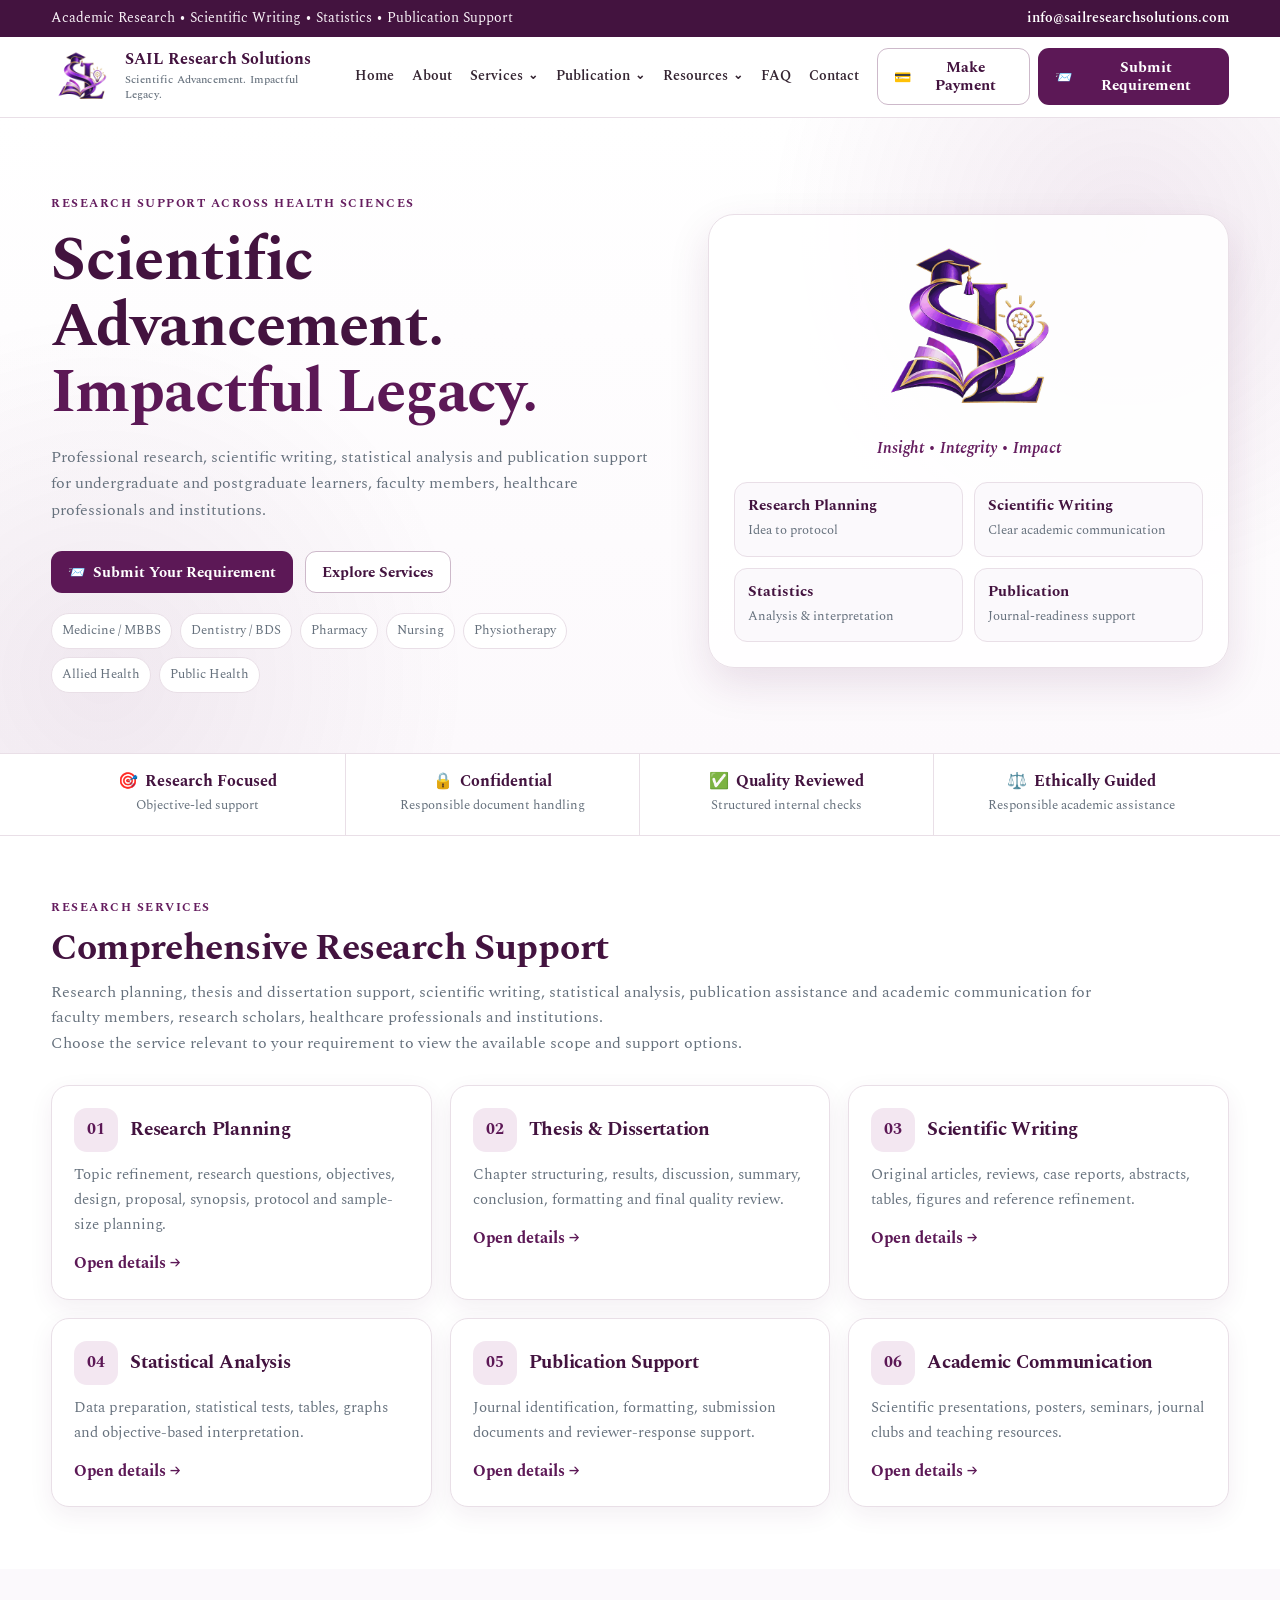
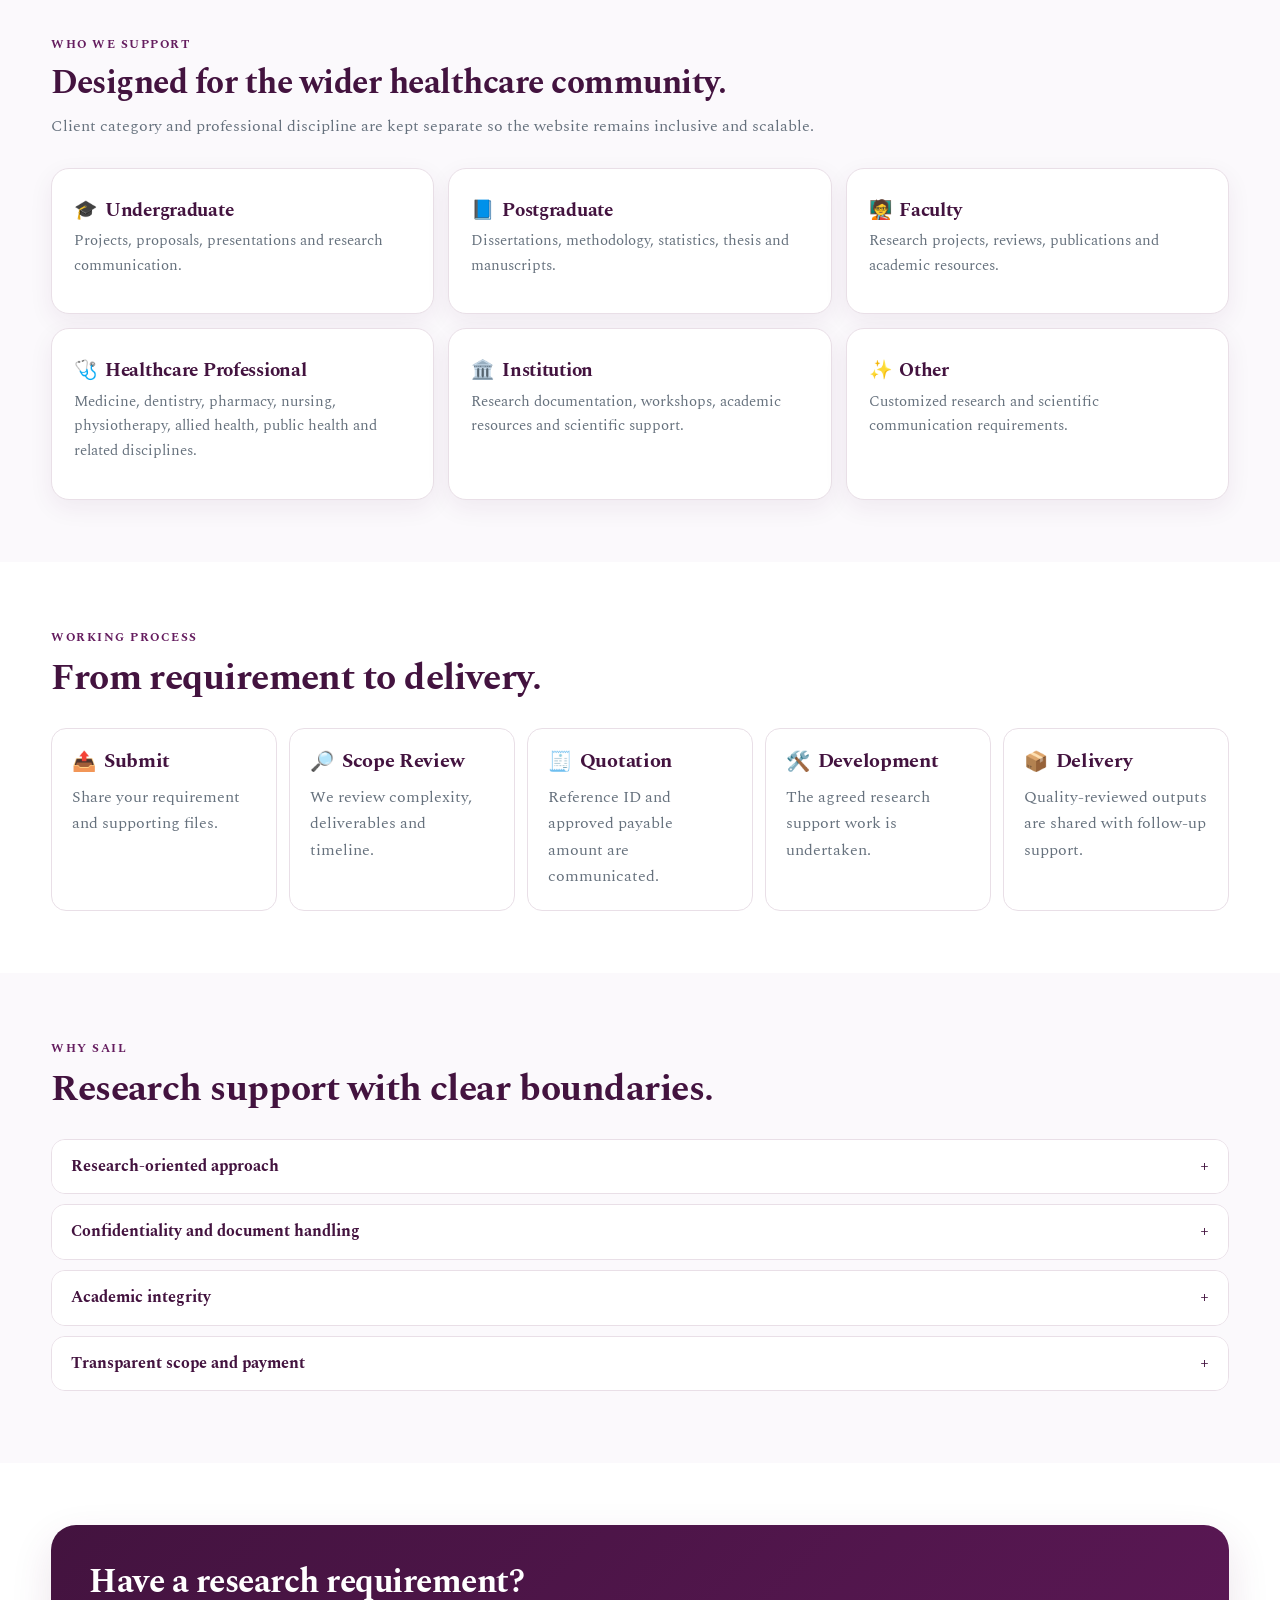
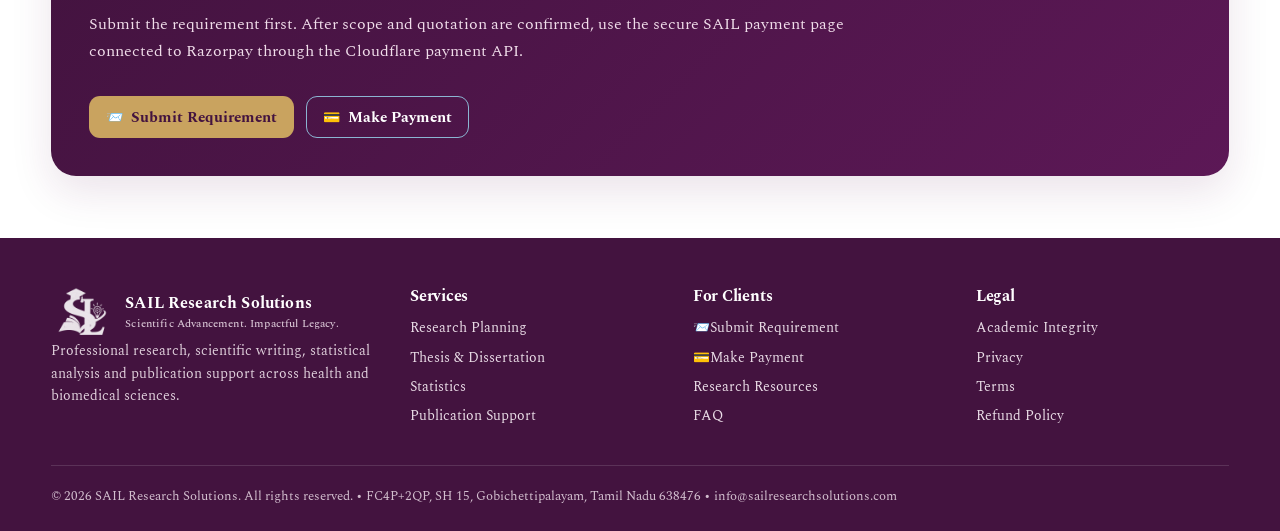
==== commit 5190d70f: "Updated 01.09.2026" ====
--- a/index.html
+++ b/index.html
@@ -2,209 +2,105 @@
 <html lang="en">
 <head>
   <meta charset="utf-8">
-  <meta name="viewport" content="width=device-width, initial-scale=1">
-  <title>Home | SAIL Research Solution</title>
-  <meta name="description" content="Professional academic research, writing, thesis, manuscript and publication support services.">
-  <meta name="keywords" content="SAIL Research Solution, research support, manuscript editing, thesis support, publication assistance, pharmacy research, academic writing, statistical interpretation">
-  <meta name="author" content="SAIL Research Solution">
-  <meta property="og:title" content="Home | SAIL Research Solution">
-  <meta property="og:description" content="Professional academic research, writing, thesis, manuscript and publication support services.">
-  <meta property="og:type" content="website">
-  <link rel="preconnect" href="https://fonts.googleapis.com">
-  <link rel="preconnect" href="https://fonts.gstatic.com" crossorigin>
-  <link href="https://fonts.googleapis.com/css2?family=Spectral:wght@400;500;600;700;800&display=swap" rel="stylesheet">
-  <link rel="stylesheet" href="assets/style.css">
+  <meta name="viewport" content="width=device-width,initial-scale=1">
+  <meta name="description" content="Professional research, scientific writing, statistical analysis and publication support across health and biomedical sciences.">
+  <title>Home | SAIL Research Solutions</title>
+  <link rel="icon" href="assets/favicon.ico" sizes="any">
+  <link rel="icon" type="image/png" sizes="16x16" href="assets/favicon-16x16.png">
+  <link rel="icon" type="image/png" sizes="32x32" href="assets/favicon-32x32.png">
+  <link rel="apple-touch-icon" href="assets/apple-touch-icon.png">
+  <meta name="theme-color" content="#5C1856">
+  <link rel="manifest" href="site.webmanifest">
+  <link rel="stylesheet" href="assets/styles.css">
 </head>
 <body>
-
-<div class="topbar">
-  <div class="container topbar-inner">
-    <div>Academic Research, Writing, Publication and Documentation Support</div>
-    <div>Email: <a class="email-link" href="mailto:info@sailresearchsolutions.com?subject=Website%20Enquiry%20-%20SAIL%20Research%20Solutions">info@sailresearchsolutions.com</a></div>
+<div class="topbar"><div class="container"><span>Academic Research • Scientific Writing • Statistics • Publication Support</span><a class="email-link" href="mailto:info@sailresearchsolutions.com?subject=Enquiry%20-%20SAIL%20Research%20Solutions" title="Email SAIL Research Solutions">info@sailresearchsolutions.com</a></div></div>
+<nav class="navbar">
+  <div class="container nav-wrap">
+    <a class="brand" href="index.html" aria-label="SAIL Research Solutions Home">
+      <img class="brand-logo" src="assets/logo.png" alt="SAIL Research Solutions emblem">
+      <span class="brand-name">SAIL Research Solutions<small>Scientific Advancement. Impactful Legacy.</small></span>
+    </a>
+    <button class="menu-btn" aria-label="Open menu">☰</button>
+    <div class="nav-links">
+      <a href="index.html">Home</a><a href="about.html">About</a><div class="nav-menu nav-menu-services">
+        <button class="nav-trigger" type="button" aria-expanded="false">Services <span class="nav-caret">⌄</span></button>
+        <div class="mega-menu service-mega-menu" role="menu">
+          <div class="mega-col mega-planning"><h4><span>🧭</span> Research Planning</h4>
+            <a href="services.html#research-topic-selection">Research Topic Selection</a><a href="services.html#research-gap-identification">Research Gap Identification</a><a href="services.html#research-proposal">Research Proposal</a><a href="services.html#synopsis">Synopsis</a><a href="services.html#research-protocol">Research Protocol</a><a href="services.html#research-methodology">Methodology</a><a href="services.html#sample-size">Sample Size</a><a href="services.html#data-collection-tools">Data Collection Tools</a>
+          </div>
+          <div class="mega-col mega-thesis"><h4><span>📘</span> Thesis & Dissertation</h4>
+            <a href="services.html#dissertation-planning">Dissertation Planning</a><a href="services.html#thesis-chapterization">Chapterization</a><a href="services.html#thesis-introduction">Introduction</a><a href="services.html#literature-review">Literature Review</a><a href="services.html#results-chapter">Results</a><a href="services.html#discussion">Discussion</a><a href="services.html#summary-conclusion">Summary & Conclusion</a><a href="services.html#thesis-formatting">Final Formatting</a>
+          </div>
+          <div class="mega-col mega-writing"><h4><span>✍️</span> Scientific Writing</h4>
+            <a href="services.html#original-article">Original Research Article</a><a href="services.html#narrative-review">Narrative Review</a><a href="services.html#systematic-review">Systematic / Scoping Review</a><a href="services.html#case-report">Case Report / Case Series</a><a href="services.html#conference-abstract">Conference Abstract</a><a href="services.html#scientific-summary">Scientific Summary</a>
+          </div>
+          <div class="mega-col mega-editing"><h4><span>📝</span> Editing & Refinement</h4>
+            <a href="services.html#manuscript-editing">Manuscript Editing</a><a href="services.html#thesis-editing">Thesis Editing</a><a href="services.html#proofreading">Proofreading</a><a href="services.html#academic-rewriting">Academic Rewriting</a><a href="services.html#reference-formatting">Reference Formatting</a><a href="services.html#similarity-interpretation">Similarity Interpretation</a>
+          </div>
+          <div class="mega-col mega-statistics"><h4><span>📊</span> Statistics & Data</h4>
+            <a href="services.html#dataset-preparation">Dataset Preparation</a><a href="services.html#descriptive-statistics">Descriptive Statistics</a><a href="services.html#inferential-statistics">Inferential Statistics</a><a href="services.html#correlation-regression">Correlation & Regression</a><a href="services.html#sample-size-power">Sample Size / Power</a><a href="services.html#tables-graphs">Tables & Graphs</a><a href="services.html#results-interpretation">Results Interpretation</a>
+          </div>
+          <div class="mega-col mega-publication"><h4><span>📚</span> Publication Support</h4>
+            <a href="services.html#journal-identification">Journal Identification</a><a href="services.html#journal-formatting">Journal Formatting</a><a href="services.html#cover-letter">Cover Letter</a><a href="services.html#submission-documents">Submission Documents</a><a href="services.html#reviewer-response">Reviewer Response</a><a href="services.html#revised-manuscript">Revised Manuscript</a><a href="services.html#graphical-abstract">Graphical Abstract</a>
+          </div>
+          <div class="mega-col mega-communication"><h4><span>🎤</span> Academic Communication</h4>
+            <a href="services.html#powerpoint">Scientific PowerPoint</a><a href="services.html#conference-poster">Conference Poster</a><a href="services.html#journal-club">Journal Club</a><a href="services.html#case-presentation">Case Presentation</a><a href="services.html#teaching-resources">Teaching Material</a>
+          </div>
+          <div class="mega-col mega-institutional"><h4><span>🏛️</span> Institutional Support</h4>
+            <a href="services.html#research-workshop">Research Workshops</a><a href="services.html#fdp-content">FDP Content</a><a href="services.html#research-documentation">Research Documentation</a><a href="services.html#publication-readiness">Publication Training</a><a href="services.html#institutional-support">Customized Support</a>
+          </div>
+          <div class="mega-footer"><a class="mega-all" href="services.html#service-directory">View complete service directory →</a></div>
+        </div>
+      </div><div class="nav-menu nav-menu-small">
+        <button class="nav-trigger" type="button" aria-expanded="false">Publication <span class="nav-caret">⌄</span></button>
+        <div class="mini-dropdown publication-dropdown">
+          <a href="publication.html#journal-identification"><span>🔎</span><div><b>Journal Identification</b><small>Scope, indexing and suitability</small></div></a>
+          <a href="publication.html#journal-formatting"><span>🧾</span><div><b>Journal Formatting</b><small>Guidelines, tables and references</small></div></a>
+          <a href="publication.html#submission-documents"><span>📤</span><div><b>Submission Documents</b><small>Cover letter, title page and checklist</small></div></a>
+          <a href="publication.html#graphical-abstract"><span>🎨</span><div><b>Graphical Abstract</b><small>Publication-oriented visual planning</small></div></a>
+          <a href="publication.html#reviewer-response"><span>💬</span><div><b>Reviewer Response</b><small>Revision and point-by-point response</small></div></a>
+        </div>
+      </div><div class="nav-menu nav-menu-small">
+        <button class="nav-trigger" type="button" aria-expanded="false">Resources <span class="nav-caret">⌄</span></button>
+        <div class="mini-dropdown resources-dropdown">
+          <a href="resources.html#methodology"><span>🧭</span><div><b>Research Methodology</b><small>Design, sampling and outcomes</small></div></a>
+          <a href="resources.html#writing"><span>✍️</span><div><b>Scientific Writing</b><small>Structure and academic communication</small></div></a>
+          <a href="resources.html#statistics"><span>📊</span><div><b>Statistics & Data</b><small>Analysis concepts and interpretation</small></div></a>
+          <a href="resources.html#publication"><span>📚</span><div><b>Publication</b><small>Journal readiness and submission</small></div></a>
+          <a href="resources.html#ethics"><span>⚖️</span><div><b>Research Ethics</b><small>Integrity and responsible conduct</small></div></a>
+          <a href="resources.html#communication"><span>🎤</span><div><b>Academic Communication</b><small>Presentations and scientific visuals</small></div></a>
+        </div>
+      </div><a href="faq.html">FAQ</a><a href="contact.html">Contact</a>
+    </div>
+    <div class="nav-actions"><a class="btn btn-outline" href="payment.html"><span class="btn-ico" aria-hidden="true">💳</span>Make Payment</a><a class="btn btn-primary" href="submit.html"><span class="btn-ico" aria-hidden="true">📨</span>Submit Requirement</a></div>
   </div>
-</div>
-<header class="main-header">
-  <div class="container header-inner">
-    <a class="brand" href="index.html" aria-label="SAIL Research Solution Home">
-      <img src="assets/logo.png" alt="SAIL Research Solution logo">
-      <span>
-        <strong>SAIL Research Solution</strong>
-        <small>Research | Writing | Publication Support</small>
-      </span>
-    </a>
-    <button class="menu-toggle" aria-label="Open menu">☰</button>
-    <nav class="main-nav" aria-label="Main navigation">
-      <a href="index.html" class="active">Home</a>
-      <a href="about.html" class="">About Us</a>
-      <a href="services.html" class="">Services</a>
-      <a href="publication-support.html" class="">Publication Support</a>
-      <a href="faq.html" class="">FAQ</a>
-      <a href="policies.html" class="">Policies</a>
-      <a href="contact.html" class="">Contact</a>
-      <a class="nav-button" href="submit-requirement.html">Submit Requirement</a>
-    </nav>
+</nav><main>
+<section class="hero"><div class="container hero-grid"><div><span class="eyebrow">Research support across health sciences</span><h1>Scientific Advancement.<br><span class="accent">Impactful Legacy.</span></h1><p>Professional research, scientific writing, statistical analysis and publication support for undergraduate and postgraduate learners, faculty members, healthcare professionals and institutions.</p><div class="hero-actions"><a class="btn btn-primary" href="submit.html"><span class="btn-ico" aria-hidden="true">📨</span>Submit Your Requirement</a><a class="btn btn-outline" href="services.html">Explore Services</a></div><div class="tag-row"><span class="tag">Medicine / MBBS</span><span class="tag">Dentistry / BDS</span><span class="tag">Pharmacy</span><span class="tag">Nursing</span><span class="tag">Physiotherapy</span><span class="tag">Allied Health</span><span class="tag">Public Health</span></div></div><div class="hero-card"><img class="hero-emblem" src="assets/logo.png" alt="SAIL brand emblem"><div class="motto">Insight • Integrity • Impact</div><div class="mini-grid"><div class="mini"><b>Research Planning</b><small>Idea to protocol</small></div><div class="mini"><b>Scientific Writing</b><small>Clear academic communication</small></div><div class="mini"><b>Statistics</b><small>Analysis & interpretation</small></div><div class="mini"><b>Publication</b><small>Journal-readiness support</small></div></div></div></div></section>
+<div class="trust"><div class="container trust-grid"><div class="trust-item"><b>Research Focused</b><small>Objective-led support</small></div><div class="trust-item"><b>Confidential</b><small>Responsible document handling</small></div><div class="trust-item"><b>Quality Reviewed</b><small>Structured internal checks</small></div><div class="trust-item"><b>Ethically Guided</b><small>Responsible academic assistance</small></div></div></div>
+<section class="home-services-section"><div class="container"><div class="section-head home-services-intro"><span class="eyebrow">Research Services</span><h2 class="section-title">Comprehensive Research Support</h2><p>Research planning, thesis and dissertation support, scientific writing, statistical analysis, publication assistance and academic communication for faculty members, research scholars, healthcare professionals and institutions.<br>Choose the service relevant to your requirement to view the available scope and support options.</p></div><div class="cards">
+<div class="card service-card"><div class="service-head"><div class="icon">01</div><h3>Research Planning</h3></div><p>Topic refinement, research questions, objectives, design, proposal, synopsis, protocol and sample-size planning.</p><a class="link" href="services.html#planning">Open details →</a></div>
+<div class="card service-card"><div class="service-head"><div class="icon">02</div><h3>Thesis & Dissertation</h3></div><p>Chapter structuring, results, discussion, summary, conclusion, formatting and final quality review.</p><a class="link" href="services.html#thesis">Open details →</a></div>
+<div class="card service-card"><div class="service-head"><div class="icon">03</div><h3>Scientific Writing</h3></div><p>Original articles, reviews, case reports, abstracts, tables, figures and reference refinement.</p><a class="link" href="services.html#writing">Open details →</a></div>
+<div class="card service-card"><div class="service-head"><div class="icon">04</div><h3>Statistical Analysis</h3></div><p>Data preparation, statistical tests, tables, graphs and objective-based interpretation.</p><a class="link" href="services.html#statistics">Open details →</a></div>
+<div class="card service-card"><div class="service-head"><div class="icon">05</div><h3>Publication Support</h3></div><p>Journal identification, formatting, submission documents and reviewer-response support.</p><a class="link" href="publication.html">Open details →</a></div>
+<div class="card service-card"><div class="service-head"><div class="icon">06</div><h3>Academic Communication</h3></div><p>Scientific presentations, posters, seminars, journal clubs and teaching resources.</p><a class="link" href="services.html#communication">Open details →</a></div>
+</div></div></section>
+<section class="soft"><div class="container"><div class="section-head audience-head"><span class="eyebrow">Who we support</span><h2 class="section-title audience-title">Designed for the wider healthcare community.</h2><p>Client category and professional discipline are kept separate so the website remains inclusive and scalable.</p></div><div class="audience">
+<div class="card"><h3>Undergraduate</h3><p>Projects, proposals, presentations and research communication.</p></div><div class="card"><h3>Postgraduate</h3><p>Dissertations, methodology, statistics, thesis and manuscripts.</p></div><div class="card"><h3>Faculty</h3><p>Research projects, reviews, publications and academic resources.</p></div><div class="card"><h3>Healthcare Professional</h3><p>Medicine, dentistry, pharmacy, nursing, physiotherapy, allied health, public health and related disciplines.</p></div><div class="card"><h3>Institution</h3><p>Research documentation, workshops, academic resources and scientific support.</p></div><div class="card"><h3>Other</h3><p>Customized research and scientific communication requirements.</p></div>
+</div></div></section>
+<section><div class="container"><div class="section-head"><span class="eyebrow">Working process</span><h2 class="section-title">From requirement to delivery.</h2></div><div class="steps"><div class="step"><h3>Submit</h3><p>Share your requirement and supporting files.</p></div><div class="step"><h3>Scope Review</h3><p>We review complexity, deliverables and timeline.</p></div><div class="step"><h3>Quotation</h3><p>Reference ID and approved payable amount are communicated.</p></div><div class="step"><h3>Development</h3><p>The agreed research support work is undertaken.</p></div><div class="step"><h3>Delivery</h3><p>Quality-reviewed outputs are shared with follow-up support.</p></div></div></div></section>
+<section class="soft"><div class="container"><div class="section-head"><span class="eyebrow">Why SAIL</span><h2 class="section-title">Research support with clear boundaries.</h2></div><div class="accordion"><button>Research-oriented approach<span data-symbol>+</span></button><div class="accordion-content"><p>Every service begins with the research objective, current document status and expected output rather than treating the task as generic document editing.</p></div></div><div class="accordion"><button>Confidentiality and document handling<span data-symbol>+</span></button><div class="accordion-content"><p>Client research materials are handled for the agreed service purpose and should not be publicly disclosed without authorization.</p></div></div><div class="accordion"><button>Academic integrity<span data-symbol>+</span></button><div class="accordion-content"><p>SAIL does not support fabricated data, false authorship, falsified results or guaranteed publication claims.</p></div></div><div class="accordion"><button>Transparent scope and payment<span data-symbol>+</span></button><div class="accordion-content"><p>Scope, timeline and payment should be confirmed before work begins. The payment page is intended for approved quotations or communicated amounts.</p></div></div></div></section>
+<section><div class="container"><div class="cta"><h2>Have a research requirement?</h2><p>Submit the requirement first. After scope and quotation are confirmed, use the secure SAIL payment page connected to Razorpay through the Cloudflare payment API.</p><div class="hero-actions"><a class="btn btn-gold" href="submit.html"><span class="btn-ico" aria-hidden="true">📨</span>Submit Requirement</a><a class="btn btn-outline" style="color:#fff;border-color:#8bb5d2;background:transparent" href="payment.html"><span class="btn-ico" aria-hidden="true">💳</span>Make Payment</a></div></div></div></section>
+</main>
+<footer class="footer"><div class="container">
+  <div class="footer-grid">
+    <div><div class="brand footer-brand"><img class="brand-logo" src="assets/logo.png" alt="SAIL emblem"><span class="brand-name">SAIL Research Solutions<small>Scientific Advancement. Impactful Legacy.</small></span></div><p>Professional research, scientific writing, statistical analysis and publication support across health and biomedical sciences.</p></div>
+    <div><h4>Services</h4><a href="services.html#planning">Research Planning</a><a href="services.html#thesis">Thesis & Dissertation</a><a href="services.html#statistics">Statistics</a><a href="publication.html">Publication Support</a></div>
+    <div><h4>For Clients</h4><a href="submit.html"><span class="btn-ico" aria-hidden="true">📨</span>Submit Requirement</a><a href="payment.html"><span class="btn-ico" aria-hidden="true">💳</span>Make Payment</a><a href="resources.html">Research Resources</a><a href="faq.html">FAQ</a></div>
+    <div><h4>Legal</h4><a href="policies.html#integrity">Academic Integrity</a><a href="policies.html#privacy">Privacy</a><a href="policies.html#terms">Terms</a><a href="policies.html#refund">Refund Policy</a></div>
   </div>
-</header>
-
-
-
-
-<section class="hero hero-bg-ship-ocean">
-  <div class="hero-bg-overlay"></div>
-  <div class="container hero-bg-content-wrap">
-    <div class="hero-bg-copy">
-      <span class="kicker">SAIL Research Solution</span>
-      <h1>Your Partner in Research Excellence</h1>
-      <div class="hero-gold-line"></div>
-      <p>Empowering researchers with structured academic writing, thesis refinement, statistical interpretation, manuscript preparation and publication documentation support.</p>
-      <div class="hero-actions">
-        <a class="btn-primary" href="services.html">Explore Services <span>→</span></a>
-        <a class="btn-secondary" href="submit-requirement.html">Submit Requirement</a>
-      </div>
-    </div>
-  </div>
-</section>
-
-
-
-
-<section class="premium-metrics">
-  <div class="container premium-metrics-grid">
-    <div><strong>Research Planning</strong><span>Topic, objectives, protocol and synopsis</span></div>
-    <div><strong>Academic Writing</strong><span>Thesis, manuscript and review article support</span></div>
-    <div><strong>Publication Readiness</strong><span>Formatting, documents and reviewer response</span></div>
-    <div><strong>Responsible Support</strong><span>Ethical boundaries and transparent guidance</span></div>
-  </div>
-</section>
-
-<section class="section">
-  <div class="container">
-    <div class="section-title">
-      <span class="eyebrow">Core Services</span>
-      <h2>Professional Support Across the Complete Research Journey</h2>
-      <p>From a rough idea to a polished academic document, we help you improve structure, clarity, presentation and compliance readiness.</p>
-    </div>
-    <div class="premium-card-grid">
-      <div class="premium-card"><span>01</span><h3>Proposal and Synopsis</h3><p>Research title refinement, rationale, aim, objectives, methodology, outcome measures and institutional submission document support.</p></div>
-      <div class="premium-card"><span>02</span><h3>Thesis and Dissertation</h3><p>Chapter organization, academic language refinement, result presentation, discussion development, summary and conclusion support.</p></div>
-      <div class="premium-card"><span>03</span><h3>Manuscript Writing and Editing</h3><p>Original article, review article, case report, abstract, keywords, tables, references and journal-specific formatting support.</p></div>
-      <div class="premium-card"><span>04</span><h3>Statistics and Results</h3><p>Data cleaning, table preparation, descriptive analysis, inferential guidance, graphs and interpretation based on study objectives.</p></div>
-      <div class="premium-card"><span>05</span><h3>Publication Support</h3><p>Journal selection guidance, cover letter, checklist preparation, reference style formatting and reviewer response drafting.</p></div>
-      <div class="premium-card"><span>06</span><h3>Academic Presentation</h3><p>PowerPoint presentations, conference posters, journal club content, seminar material and teaching-learning resources.</p></div>
-    </div>
-  </div>
-</section>
-
-<section class="section premium-about-section">
-  <div class="container premium-split">
-    <div>
-      <span class="eyebrow">Why SAIL Research Solution</span>
-      <h2>Structured Guidance with Academic Integrity at the Centre</h2>
-      <p>Research quality depends on strong methodology, clear documentation, accurate interpretation and responsible reporting. We help researchers strengthen these areas while keeping authorship, data accuracy and ethical responsibility with the original investigator or author.</p>
-      <div class="assurance-box-grid">
-        <div><strong>Clear Workflow</strong><span>Requirement review, structured development and final delivery</span></div>
-        <div><strong>Subject Fit</strong><span>Pharmacy, healthcare, public health and biomedical research</span></div>
-        <div><strong>Document Quality</strong><span>Language, flow, formatting, tables and references</span></div>
-        <div><strong>Ethical Boundary</strong><span>No fabricated data or guaranteed publication claims</span></div>
-      </div>
-    </div>
-    <div class="premium-integrity-card">
-      <h3>What We Stand For</h3>
-      <p>Professional academic assistance should improve quality, not replace researcher responsibility.</p>
-      <ul>
-        <li>Confidential review of shared documents</li>
-        <li>Original and citation-conscious writing support</li>
-        <li>Publication readiness without misleading claims</li>
-        <li>Transparent communication on scope and timeline</li>
-      </ul>
-      <a class="btn btn-primary" href="submit-requirement.html">Start Your Requirement</a>
-    </div>
-  </div>
-</section>
-
-<section class="section alt">
-  <div class="container">
-    <div class="section-title">
-      <span class="eyebrow">Working Process</span>
-      <h2>Simple, Transparent and Document-Focused</h2>
-    </div>
-    <div class="premium-process">
-      <div><b>1</b><h3>Submit Requirement</h3><p>Share your topic, draft, data file, guideline or deadline.</p></div>
-      <div><b>2</b><h3>Scope Review</h3><p>We review what is available and identify the required support.</p></div>
-      <div><b>3</b><h3>Document Development</h3><p>Writing, editing, formatting or interpretation work is completed.</p></div>
-      <div><b>4</b><h3>Quality Check</h3><p>Flow, consistency, tables, figures and references are reviewed.</p></div>
-      <div><b>5</b><h3>Delivery</h3><p>The final file is shared for academic review or submission use.</p></div>
-    </div>
-  </div>
-</section>
-
-<section class="section">
-  <div class="container">
-    <div class="premium-cta">
-      <div>
-        <span class="eyebrow">Ready to Proceed?</span>
-        <h2>Submit your academic or research requirement today.</h2>
-        <p>Attach your relevant draft, data sheet, journal guideline or supporting document through the requirement form.</p>
-      </div>
-      <a class="btn btn-light btn-xl" href="submit-requirement.html">Submit Requirement</a>
-    </div>
-  </div>
-</section>
-
-
-
-<footer class="site-footer old-footer-restored transparent-logo-footer">
-  <div class="container">
-    <div class="old-footer-grid">
-      <div class="old-footer-brand">
-        <div class="old-footer-logo-line simple-logo-line">
-          <a class="old-footer-logo transparent-logo" href="index.html" aria-label="SAIL Research Solution Home">
-            <img src="assets/logo.png" alt="SAIL Research Solution logo">
-          </a>
-          <div>
-            <h3>SAIL Research Solutions</h3>
-          </div>
-        </div>
-        <p class="old-footer-about">
-          Professional academic research guidance, writing, editing, formatting, statistical interpretation and publication support for students, scholars, faculty members, healthcare professionals and institutions.
-        </p>
-      </div>
-
-      <div class="old-footer-col">
-        <h4>Quick Links</h4>
-        <a href="about.html">About Us</a>
-        <a href="services.html">Services</a>
-        <a href="publication-support.html">Publication Support</a>
-        <a href="contact.html">Contact Us</a>
-      </div>
-
-      <div class="old-footer-col">
-        <h4>Policies</h4>
-        <a href="policies.html#academic-integrity">Academic Integrity</a>
-        <a href="policies.html#privacy">Privacy Policy</a>
-        <a href="policies.html#terms">Terms and Conditions</a>
-        <a href="policies.html#refund">Refund Policy</a>
-      </div>
-
-      <div class="old-footer-col old-footer-contact">
-        <h4>Contact</h4>
-        <p>Gobi, Tamil Nadu, India</p>
-        <p>Email:<br>
-          <a href="mailto:info@sailresearchsolutions.com?subject=Website%20Enquiry%20-%20SAIL%20Research%20Solutions">info@sailresearchsolutions.com</a>
-        </p>
-        <p>Working Hours: Monday to Saturday,<br>9:00 AM to 6:00 PM</p>
-      </div>
-    </div>
-
-    <div class="old-footer-bottom">
-      <div>© 2026 SAIL Research Solutions. All rights reserved.</div>
-      <div><a href="https://www.sailresearchsolutions.com">www.sailresearchsolutions.com</a></div>
-    </div>
-  </div>
-</footer>
-
-
-<script src="assets/script.js"></script>
-
-</body>
-</html>
+  <div class="footer-bottom">© 2026 SAIL Research Solutions. All rights reserved. • FC4P+2QP, SH 15, Gobichettipalayam, Tamil Nadu 638476 • info@sailresearchsolutions.com</div>
+</div></footer>
+<script src="assets/config.js"></script><script src="assets/site.js"></script>
+</body></html>
--- a/assets/styles.css
+++ b/assets/styles.css
@@ -0,0 +1,512 @@
+@import url('https://fonts.googleapis.com/css2?family=Spectral:ital,wght@0,400;0,500;0,600;0,700;1,400;1,600&display=swap');
+:root{
+  --primary:#5C1856; --primary-dark:#43133F; --primary-soft:#F7EEF6;
+  --accent:#7A2873; --accent-dark:#651D5F; --accent-soft:#F3E7F1;
+  --gold:#C9A35F; --ink:#352532; --muted:#66717D; --light:#FBF9FC; --white:#fff;
+  --border:#E9DFE7; --success:#25734b; --danger:#a33b32;
+  --shadow:0 16px 42px rgba(92,24,86,.12); --shadow-soft:0 8px 24px rgba(92,24,86,.07);
+  --radius:18px; --max:1180px;
+}
+*{box-sizing:border-box}html{scroll-behavior:smooth}body{margin:0;font-family:'Spectral',Georgia,serif;color:var(--ink);background:#fff;line-height:1.68;font-size:16px}button,input,select,textarea{font-family:'Spectral',Georgia,serif}a{color:inherit;text-decoration:none}img{max-width:100%;display:block}.container{width:min(var(--max),92%);margin:auto}
+.topbar{background:var(--primary-dark);color:#FBF5FA;font-size:.88rem}.topbar .container{display:flex;justify-content:space-between;gap:18px;padding:7px 0;flex-wrap:wrap}.topbar a{color:#fff}
+.navbar{position:sticky;top:0;z-index:50;background:rgba(255,255,255,.97);backdrop-filter:blur(14px);border-bottom:1px solid var(--border)}.nav-wrap{display:flex;align-items:center;justify-content:space-between;gap:18px;min-height:84px}.brand{display:flex;align-items:center;gap:12px;color:var(--primary-dark);min-width:286px}.brand-logo{width:62px;height:54px;object-fit:contain}.brand-name{font-weight:700;font-size:1.08rem;letter-spacing:.01em;line-height:1.08}.brand small{display:block;font-size:.72rem;font-weight:500;color:var(--muted);margin-top:5px}.nav-links{display:flex;align-items:center;gap:18px;font-weight:600;font-size:.92rem}.nav-links a{position:relative}.nav-links a:hover{color:var(--accent)}.nav-links a:hover:after{content:'';position:absolute;height:2px;background:var(--accent);left:0;right:0;bottom:-7px}.nav-actions{display:flex;gap:8px}.menu-btn{display:none;border:0;background:none;font-size:1.55rem;color:var(--primary-dark)}
+.btn{display:inline-flex;align-items:center;justify-content:center;gap:8px;border-radius:11px;padding:11px 17px;border:1px solid transparent;font-weight:700;cursor:pointer;transition:.2s;font-size:.94rem}.btn:hover{transform:translateY(-1px);box-shadow:0 10px 22px rgba(92,24,86,.13)}.btn-primary{background:var(--primary);color:#fff}.btn-primary:hover{background:var(--primary-dark)}.btn-secondary{background:var(--accent);color:#fff}.btn-secondary:hover{background:var(--accent-dark)}.btn-outline{border-color:#CDB9CA;color:var(--primary-dark);background:#fff}.btn-gold{background:var(--gold);color:var(--primary-dark)}
+.hero{padding:82px 0 66px;background:radial-gradient(circle at 88% 18%,rgba(122,40,115,.10),transparent 29%),radial-gradient(circle at 8% 88%,rgba(92,24,86,.08),transparent 28%),linear-gradient(180deg,#fff,#FCF9FC)}.hero-grid{display:grid;grid-template-columns:1.08fr .92fr;gap:46px;align-items:center}.eyebrow{font-size:.78rem;font-weight:700;color:var(--accent-dark);letter-spacing:.12em;text-transform:uppercase}.hero h1,.section-title,.page-hero h1,.cta h2{color:var(--primary-dark);line-height:1.09}.hero h1{font-size:clamp(2.65rem,5.2vw,4.7rem);margin:13px 0 18px}.hero .accent{color:var(--primary)}.hero p{font-size:1.08rem;color:var(--muted);max-width:720px}.hero-actions{display:flex;gap:12px;flex-wrap:wrap;margin-top:28px}.hero-card{background:rgba(255,255,255,.9);border:1px solid var(--border);border-radius:26px;padding:27px;box-shadow:var(--shadow)}.hero-emblem{width:210px;margin:0 auto 16px}.motto{text-align:center;color:var(--accent-dark);font-weight:600;font-style:italic}.mini-grid{display:grid;grid-template-columns:1fr 1fr;gap:11px;margin-top:20px}.mini{padding:15px;border:1px solid var(--border);border-radius:13px;background:var(--light)}.mini b{display:block;color:var(--primary-dark)}.mini small{color:var(--muted)}
+.trust{border-top:1px solid var(--border);border-bottom:1px solid var(--border);background:#fff}.trust-grid{display:grid;grid-template-columns:repeat(4,1fr)}.trust-item{padding:19px;text-align:center;border-right:1px solid var(--border)}.trust-item:last-child{border-right:0}.trust-item b{display:block;color:var(--primary-dark)}.trust-item small{color:var(--muted)}
+section{padding:70px 0}.soft{background:var(--light)}.section-head{max-width:820px;margin-bottom:31px}.section-title{font-size:clamp(2rem,3.2vw,3rem);margin:8px 0 11px}.section-head p,.card p,.step p{color:var(--muted)}.cards{display:grid;grid-template-columns:repeat(3,1fr);gap:18px}.card{background:#fff;border:1px solid var(--border);border-radius:var(--radius);padding:23px;box-shadow:var(--shadow-soft)}.card h2,.card h3{color:var(--primary-dark);margin:8px 0}.card p{margin:0 0 14px}.icon{width:44px;height:44px;border-radius:13px;background:var(--accent-soft);color:var(--primary);display:grid;place-items:center;font-weight:700;font-size:1.12rem}.link{color:var(--primary);font-weight:700}.pill{display:inline-block;padding:5px 10px;border-radius:999px;background:var(--accent-soft);color:var(--accent-dark);font-weight:700;font-size:.82rem;border:1px solid #E8D5E5}
+.accordion{border:1px solid var(--border);border-radius:14px;background:#fff;margin:10px 0;overflow:hidden}.accordion button{width:100%;padding:18px 20px;background:#fff;border:0;text-align:left;font:inherit;font-weight:700;color:var(--primary-dark);display:flex;justify-content:space-between;gap:12px;cursor:pointer}.accordion button:hover{background:#FCF8FB}.accordion-content{display:none;padding:0 20px 20px;color:var(--muted)}.accordion.open .accordion-content{display:block}.accordion ul{margin:8px 0 0;padding-left:20px}.accordion-actions{display:flex;gap:10px;flex-wrap:wrap;margin-top:14px}
+.audience{display:grid;grid-template-columns:repeat(3,1fr);gap:14px}.steps{display:grid;grid-template-columns:repeat(5,1fr);gap:12px}.step{padding:20px;border:1px solid var(--border);border-radius:15px;background:#fff}.step span{display:inline-grid;place-items:center;width:34px;height:34px;border-radius:50%;background:var(--primary);color:#fff;font-weight:700}
+.cta{background:linear-gradient(135deg,var(--primary-dark),var(--primary));color:#fff;border-radius:25px;padding:43px;box-shadow:var(--shadow)}.cta h2{font-size:2.25rem;margin:0 0 8px;color:#fff}.cta p{color:#F0DDEA;max-width:780px}.page-hero{padding:57px 0;background:linear-gradient(180deg,var(--primary-soft),#fff);border-bottom:1px solid var(--border)}.page-hero h1{font-size:clamp(2.25rem,4vw,3.2rem);margin:8px 0}.page-hero p{color:var(--muted);max-width:840px}
+.detail-grid{display:grid;grid-template-columns:1fr 1fr;gap:18px}.service-group{margin-top:46px}.service-group:first-child{margin-top:0}.tag-row{display:flex;gap:8px;flex-wrap:wrap}.tag{display:inline-flex;padding:6px 10px;border:1px solid var(--border);border-radius:999px;background:#fff;color:var(--muted);font-size:.84rem}
+.form-wrap{max-width:920px;margin:auto;background:#fff;border:1px solid var(--border);border-radius:22px;padding:30px;box-shadow:var(--shadow)}.form-grid{display:grid;grid-template-columns:1fr 1fr;gap:16px}.field{display:flex;flex-direction:column;gap:7px}.field.full{grid-column:1/-1}.field label{font-weight:700;color:var(--primary-dark);font-size:.92rem}.field input,.field select,.field textarea{width:100%;padding:12px 13px;border:1px solid #D9CCD7;border-radius:10px;background:#fff;color:var(--ink);font:inherit}.field input:focus,.field select:focus,.field textarea:focus{outline:2px solid rgba(122,40,115,.16);border-color:var(--accent)}.field textarea{min-height:130px;resize:vertical}.note{padding:14px 16px;border-radius:12px;background:var(--primary-soft);color:#5B3157;font-size:.92rem;border:1px solid #E7D6E4}.notice-success{background:#edf7f1;color:var(--success);border-color:#cfe6d7}.notice-danger{background:#f9ecea;color:var(--danger);border-color:#ebcbc6}
+.payment-shell{display:grid;grid-template-columns:1.08fr .92fr;gap:22px;align-items:start;max-width:1100px;margin:auto}.payment-panel{background:#fff;border:1px solid var(--border);border-radius:22px;padding:28px;box-shadow:var(--shadow)}.payment-panel h2{color:var(--primary-dark);margin-top:0}.gateway-badge{display:flex;align-items:center;justify-content:space-between;gap:12px;background:linear-gradient(135deg,#f7fbff,#F5ECF4);border:1px solid #E8DCE6;border-radius:16px;padding:15px 16px;margin:18px 0}.gateway-badge strong{color:var(--primary-dark)}.secure-line{display:flex;align-items:center;gap:7px;color:var(--success);font-weight:700;font-size:.9rem}.amount-wrap{position:relative}.amount-wrap span{position:absolute;left:14px;top:12px;font-weight:700}.amount-wrap input{padding-left:35px}.pay-logo-row{display:flex;gap:8px;flex-wrap:wrap;margin-top:12px}.pay-chip{border:1px solid var(--border);background:#fff;border-radius:999px;padding:7px 10px;font-size:.82rem;color:#675D66;font-weight:600}.payment-methods{display:grid;grid-template-columns:repeat(2,1fr);gap:11px;margin:18px 0}.pay-method{border:1px solid var(--border);background:var(--light);border-radius:14px;padding:14px}.pay-method strong{display:block;color:var(--primary-dark)}.pay-method small{color:var(--muted)}.qr-panel{text-align:center;background:linear-gradient(180deg,#fff,#FCF9FC)}.qr-image{width:min(340px,88%);margin:14px auto;border-radius:18px;box-shadow:0 10px 30px rgba(92,24,86,.11)}.qr-panel .verify{font-size:.9rem;color:var(--muted)}.merchant-badge{margin:12px auto 0;display:inline-flex;align-items:center;gap:9px;padding:9px 13px;background:var(--accent-soft);color:var(--primary-dark);border:1px solid #E4D1E1;border-radius:999px;font-weight:700}.merchant-badge img{width:24px;height:24px;object-fit:contain}.or-divider{display:flex;align-items:center;gap:12px;color:var(--muted);margin:18px 0}.or-divider:before,.or-divider:after{content:'';height:1px;background:var(--border);flex:1}.payment-footer-note{font-size:.85rem;color:var(--muted);text-align:center;margin-top:13px}
+.footer{background:var(--primary-dark);color:#F8EFF6;padding:54px 0 25px}.footer-grid{display:grid;grid-template-columns:1.3fr 1fr 1fr 1fr;gap:30px}.footer .brand{min-width:0;color:#fff}.footer .brand small{color:#D8C5D4}.footer .brand-logo{filter:brightness(0) invert(1);opacity:.95}.footer h4{color:#fff;margin-top:0}.footer a{display:block;color:#EADDE7;margin:7px 0;font-size:.92rem}.footer p{color:#E0D0DC}.footer-bottom{border-top:1px solid rgba(255,255,255,.13);margin-top:30px;padding-top:20px;font-size:.86rem;color:#D2BECE}.hidden{display:none!important}
+@media(max-width:1040px){.nav-links,.nav-actions{display:none}.menu-btn{display:block}.nav-wrap{min-height:76px}.brand{min-width:0}.navbar.open .nav-links{display:flex;position:absolute;left:0;right:0;top:76px;background:#fff;border-bottom:1px solid var(--border);padding:18px 4%;flex-direction:column;align-items:flex-start;box-shadow:var(--shadow)}.navbar.open .nav-actions{display:flex;position:absolute;left:0;right:0;top:388px;background:#fff;padding:0 4% 18px;flex-wrap:wrap;border-bottom:1px solid var(--border)}}
+@media(max-width:900px){.hero-grid,.payment-shell,.detail-grid{grid-template-columns:1fr}.cards,.audience{grid-template-columns:repeat(2,1fr)}.steps{grid-template-columns:1fr 1fr}.trust-grid{grid-template-columns:1fr 1fr}.trust-item:nth-child(2){border-right:0}.footer-grid{grid-template-columns:1fr 1fr}.hero{padding-top:60px}}
+@media(max-width:620px){.topbar .container{justify-content:center;text-align:center}.brand-logo{width:50px;height:44px}.brand-name{font-size:.95rem}.brand small{font-size:.65rem}.hero h1{font-size:2.5rem}.cards,.audience,.steps,.trust-grid,.form-grid,.footer-grid,.payment-methods{grid-template-columns:1fr}.trust-item{border-right:0;border-bottom:1px solid var(--border)}.trust-item:last-child{border-bottom:0}.field.full{grid-column:auto}.cta{padding:30px 24px}.payment-panel,.form-wrap{padding:21px}.nav-actions .btn{width:100%}}
+
+/* =========================================================
+   SAIL TYPOGRAPHY & ALIGNMENT NORMALIZATION — v2
+   One visual scale across every page
+   ========================================================= */
+html{font-size:16px}
+body{font-size:1rem;line-height:1.62;text-align:left;-webkit-font-smoothing:antialiased}
+
+/* Global type rhythm */
+h1,h2,h3,h4,h5,h6,p{margin-top:0}
+h1,h2,h3,h4,h5,h6{font-family:'Spectral',Georgia,serif;font-weight:700;letter-spacing:-.015em;color:var(--primary-dark)}
+h1{font-size:clamp(2.15rem,4vw,3.35rem);line-height:1.10;margin-bottom:1rem}
+h2{font-size:clamp(1.65rem,2.6vw,2.25rem);line-height:1.18;margin-bottom:.8rem}
+h3{font-size:1.22rem;line-height:1.28;margin-bottom:.55rem}
+h4{font-size:1.05rem;line-height:1.3;margin-bottom:.5rem}
+p{font-size:1rem;line-height:1.66;margin-bottom:1rem}
+small{line-height:1.45}
+
+/* Keep special headings within the same family/scale */
+.hero h1{font-size:clamp(2.45rem,4.8vw,3.9rem);line-height:1.08;margin:12px 0 17px}
+.section-title{font-size:clamp(1.8rem,2.9vw,2.45rem);line-height:1.16;margin:7px 0 10px}
+.page-hero h1{font-size:clamp(2rem,3.4vw,2.8rem);line-height:1.12;margin:8px 0 12px;max-width:920px}
+.cta h2{font-size:clamp(1.65rem,2.6vw,2.15rem);line-height:1.18;margin:0 0 9px}
+.hero p,.page-hero p,.section-head p,.cta p{font-size:1rem;line-height:1.66}
+
+/* Consistent page widths and alignment */
+.container{width:min(var(--max),92%);margin-left:auto;margin-right:auto}
+.page-hero .container,.section-head{ text-align:left }
+.page-hero .container{max-width:1180px}
+.section-head{max-width:790px;margin-left:0;margin-right:0;margin-bottom:28px}
+section{padding:62px 0}
+.page-hero{padding:48px 0}
+.hero{padding:72px 0 60px}
+
+/* Header */
+.nav-wrap{min-height:80px}
+.brand-name{font-size:1rem;line-height:1.12}
+.brand small{font-size:.70rem;line-height:1.3;margin-top:4px}
+.nav-links{font-size:.90rem;line-height:1.2}
+.btn{font-size:.92rem;line-height:1.2;padding:10px 16px;min-height:42px;text-align:center}
+
+/* Cards */
+.card{padding:22px;text-align:left}
+.card h2{font-size:1.34rem;margin:7px 0 7px}
+.card h3{font-size:1.18rem;margin:7px 0 6px}
+.card p{font-size:.96rem;line-height:1.62;margin-bottom:13px}
+.icon{font-size:1rem}
+
+/* Trust strip */
+.trust-item{padding:17px 14px;text-align:center}
+.trust-item b{font-size:1rem;line-height:1.3}
+.trust-item small{font-size:.82rem;line-height:1.45}
+
+/* Accordions */
+.accordion button{font-size:1rem;line-height:1.35;padding:16px 19px;align-items:center}
+.accordion-content{font-size:.96rem;line-height:1.65;padding:0 19px 18px;text-align:left}
+.accordion-content p,.accordion-content li{font-size:.96rem;line-height:1.65}
+
+/* Service section spacing */
+.service-group{margin-top:38px}
+.service-group>.section-title{margin-bottom:16px}
+
+/* Forms */
+.form-wrap{max-width:900px;padding:28px}
+.field label{font-size:.92rem;line-height:1.35}
+.field input,.field select,.field textarea{font-size:.96rem;line-height:1.4;min-height:44px}
+.field textarea{min-height:125px}
+.note{font-size:.92rem;line-height:1.58}
+
+/* Payment */
+.payment-panel{padding:26px;text-align:left}
+.payment-panel h2{font-size:1.55rem;line-height:1.22;margin-bottom:.75rem}
+.payment-panel p{font-size:.96rem}
+.pay-method strong{font-size:.96rem}
+.pay-method small{font-size:.82rem;line-height:1.4}
+.qr-panel{text-align:center}
+.qr-panel h2,.qr-panel p{ text-align:center }
+.merchant-badge{font-size:.90rem}
+
+/* CTA */
+.cta{padding:38px;text-align:left}
+.cta .btn{margin-top:4px}
+
+/* Footer */
+.footer{padding:48px 0 24px}
+.footer h4{font-size:1rem;margin-bottom:10px}
+.footer p,.footer a{font-size:.90rem;line-height:1.55}
+.footer-bottom{font-size:.82rem}
+
+/* Hero card */
+.hero-card{padding:25px}
+.hero-emblem{width:180px}
+.motto{font-size:1rem}
+.mini{padding:13px}
+.mini b{font-size:.96rem;line-height:1.35}
+.mini small{font-size:.80rem}
+
+/* Remove isolated inline-spacing inconsistencies */
+.tag-row{margin-top:20px!important}
+.form-grid{margin-top:18px!important}
+#reqStatus{margin-top:12px!important}
+
+/* Tablet */
+@media(max-width:900px){
+  html{font-size:15.5px}
+  section{padding:54px 0}
+  .hero{padding:56px 0 50px}
+  .page-hero{padding:42px 0}
+  .hero-grid{gap:30px}
+  .cards,.audience{gap:15px}
+  .cta{padding:32px}
+}
+
+/* Mobile */
+@media(max-width:620px){
+  html{font-size:15px}
+  body{line-height:1.6}
+  h1{font-size:2rem}
+  h2{font-size:1.55rem}
+  h3{font-size:1.12rem}
+  .hero h1{font-size:2.25rem;line-height:1.1}
+  .section-title{font-size:1.65rem}
+  .page-hero h1{font-size:1.9rem}
+  .hero p,.page-hero p,.section-head p,.cta p{font-size:.96rem}
+  section{padding:46px 0}
+  .hero{padding:48px 0 44px}
+  .page-hero{padding:36px 0}
+  .nav-wrap{min-height:72px}
+  .brand-logo{width:48px;height:42px}
+  .brand-name{font-size:.92rem}
+  .brand small{font-size:.62rem}
+  .card{padding:19px}
+  .card h3{font-size:1.1rem}
+  .accordion button{font-size:.96rem;padding:15px 16px}
+  .accordion-content{padding:0 16px 16px}
+  .form-wrap,.payment-panel{padding:19px;border-radius:17px}
+  .cta{padding:27px 21px;border-radius:20px}
+  .cta h2{font-size:1.55rem}
+  .footer{padding-top:42px}
+  .footer-grid{gap:23px}
+}
+.muted-small{color:var(--muted);font-size:.84rem;line-height:1.45}
+
+
+/* =========================================================
+   IDEA-LAUNCH-INSPIRED SERVICE DIRECTORY — SAIL ORIGINAL UI
+   ========================================================= */
+.services-hero{padding:64px 0 54px;background:linear-gradient(135deg,var(--primary-soft),#fff 58%);border-bottom:1px solid var(--border)}
+.services-hero-grid{display:grid;grid-template-columns:1.28fr .72fr;gap:34px;align-items:center}
+.services-hero h1{font-size:clamp(2.4rem,4.2vw,3.65rem);line-height:1.08;max-width:820px;margin:10px 0 16px}
+.services-hero p{max-width:820px;color:var(--muted);font-size:1.02rem}
+.services-hero-panel{background:#fff;border:1px solid var(--border);border-radius:22px;padding:24px;box-shadow:var(--shadow-soft)}
+.services-hero-panel>strong{display:block;color:var(--primary-dark);font-size:1.15rem;margin-bottom:12px}
+.services-hero-panel p{font-size:.9rem;margin:14px 0 0}
+.service-audience-chips{display:flex;flex-wrap:wrap;gap:8px}.service-audience-chips span{padding:7px 10px;background:var(--primary-soft);border:1px solid #eadbe7;color:var(--primary-dark);border-radius:999px;font-size:.82rem;font-weight:600}
+.service-directory-section{padding:0 0 68px;background:#fff}.service-category-nav{position:sticky;top:80px;z-index:20;display:flex;gap:8px;overflow-x:auto;padding:14px 0;margin-bottom:12px;background:rgba(255,255,255,.96);backdrop-filter:blur(12px);border-bottom:1px solid var(--border);scrollbar-width:thin}
+.service-category-nav a{white-space:nowrap;padding:8px 12px;border:1px solid var(--border);border-radius:999px;background:#fff;color:var(--primary-dark);font-size:.86rem;font-weight:700}.service-category-nav a:hover{background:var(--primary);color:#fff;border-color:var(--primary)}
+.service-catalog-section{scroll-margin-top:148px;padding:46px 0 10px}.service-catalog-section+.service-catalog-section{border-top:1px solid var(--border)}
+.service-section-head{display:flex;justify-content:space-between;gap:24px;align-items:flex-end;margin-bottom:22px}.service-section-head>div{max-width:780px}.service-section-kicker{display:block;text-transform:uppercase;letter-spacing:.11em;font-size:.72rem;font-weight:700;color:var(--accent-dark);margin-bottom:6px}.service-section-head h2{font-size:2rem;margin:0 0 7px}.service-section-head p{margin:0;color:var(--muted);font-size:.96rem}.service-section-enquire{white-space:nowrap;color:var(--primary);font-weight:700;border-bottom:1px solid rgba(92,24,86,.25);padding-bottom:2px}
+.service-tile-grid{display:grid;grid-template-columns:repeat(3,minmax(0,1fr));gap:15px}
+details.service-tile{border:1px solid var(--border);border-radius:16px;background:#fff;box-shadow:var(--shadow-soft);overflow:hidden;transition:transform .18s ease,box-shadow .18s ease,border-color .18s ease}
+details.service-tile:hover{transform:translateY(-2px);box-shadow:0 14px 30px rgba(92,24,86,.10);border-color:#d8c4d5}
+details.service-tile[open]{border-color:#ceb4ca;box-shadow:0 14px 34px rgba(92,24,86,.11)}
+details.service-tile summary{list-style:none;cursor:pointer;padding:20px 20px 16px;min-height:158px;display:flex;flex-direction:column;justify-content:space-between;gap:14px}details.service-tile summary::-webkit-details-marker{display:none}
+.service-tile-main h3{font-size:1.13rem;line-height:1.25;margin:0 0 8px;color:var(--primary-dark)}.service-tile-main p{font-size:.91rem;line-height:1.55;color:var(--muted);margin:0}
+.service-more{display:inline-flex;align-items:center;gap:5px;color:var(--primary);font-size:.86rem;font-weight:700}.service-more:after{content:'+';font-size:1.05rem}.service-tile[open] .service-more:after{content:'−'}
+.service-tile-detail{border-top:1px solid var(--border);padding:16px 20px 20px;background:#fdfafd}.service-tile-detail ul{margin:0;padding-left:18px;color:var(--muted)}.service-tile-detail li{font-size:.9rem;line-height:1.55;margin:5px 0}.service-tile-actions{margin-top:14px}.service-tile-actions .btn{font-size:.86rem;padding:9px 13px;min-height:38px}
+.services-bottom-cta{margin-top:56px;padding:34px;border-radius:22px;background:linear-gradient(135deg,var(--primary-soft),#fff);border:1px solid var(--border);display:flex;justify-content:space-between;gap:30px;align-items:center}.services-bottom-cta>div:first-child{max-width:700px}.services-bottom-cta h2{font-size:1.85rem;margin:7px 0 7px}.services-bottom-cta p{margin:0;color:var(--muted)}
+@media(max-width:980px){.services-hero-grid{grid-template-columns:1fr}.service-tile-grid{grid-template-columns:repeat(2,minmax(0,1fr))}.service-category-nav{top:76px}.services-bottom-cta{align-items:flex-start;flex-direction:column}.service-section-head{align-items:flex-start}}
+@media(max-width:620px){.services-hero{padding:44px 0 38px}.services-hero h1{font-size:2.25rem}.service-category-nav{top:72px;padding:10px 0}.service-tile-grid{grid-template-columns:1fr}.service-catalog-section{scroll-margin-top:126px;padding-top:35px}.service-section-head{display:block}.service-section-head h2{font-size:1.65rem}.service-section-enquire{display:inline-block;margin-top:10px}details.service-tile summary{min-height:0;padding:18px}.services-bottom-cta{padding:24px}.services-bottom-cta h2{font-size:1.55rem}}
+
+
+/* =========================================================
+   ICON SYSTEM + DETAILED RESOURCES + VISION/MISSION
+   ========================================================= */
+.btn-ico{font-family:"Apple Color Emoji","Segoe UI Emoji",sans-serif;font-size:.95em;line-height:1;display:inline-block}
+.feature-icon{width:48px;height:48px;border-radius:14px;background:var(--accent-soft);color:var(--primary-dark);display:inline-grid;place-items:center;flex:0 0 auto;font-size:1.35rem;font-family:"Apple Color Emoji","Segoe UI Emoji",sans-serif;border:1px solid #E6D5E3}
+.feature-icon-lg{width:60px;height:60px;border-radius:18px;font-size:1.65rem}
+.heading-ico{display:inline-block;margin-right:10px;font-family:"Apple Color Emoji","Segoe UI Emoji",sans-serif;font-size:.86em;vertical-align:.04em}
+
+/* One-line number + title for homepage service cards */
+.service-card .service-head{display:flex;align-items:center;gap:12px;margin-bottom:11px}
+.service-card .service-head .icon{flex:0 0 44px;margin:0}
+.service-card .service-head h3{margin:0;line-height:1.2}
+.service-card p{margin-top:0}
+
+/* Useful icons across homepage without visual clutter */
+.trust-item b:before,.audience .card h3:before,.step h3:before{font-family:"Apple Color Emoji","Segoe UI Emoji",sans-serif;margin-right:7px;font-weight:400}
+.trust-item:nth-child(1) b:before{content:"🎯"}.trust-item:nth-child(2) b:before{content:"🔒"}.trust-item:nth-child(3) b:before{content:"✅"}.trust-item:nth-child(4) b:before{content:"⚖️"}
+.audience .card:nth-child(1) h3:before{content:"🎓"}.audience .card:nth-child(2) h3:before{content:"📘"}.audience .card:nth-child(3) h3:before{content:"🧑‍🏫"}.audience .card:nth-child(4) h3:before{content:"🩺"}.audience .card:nth-child(5) h3:before{content:"🏛️"}.audience .card:nth-child(6) h3:before{content:"✨"}
+.step:nth-child(1) h3:before{content:"📤"}.step:nth-child(2) h3:before{content:"🔎"}.step:nth-child(3) h3:before{content:"🧾"}.step:nth-child(4) h3:before{content:"🛠️"}.step:nth-child(5) h3:before{content:"📦"}
+
+/* About — only Vision and Mission */
+.about-hero .container{max-width:900px;margin-left:auto;margin-right:auto;text-align:center}
+.about-hero p{margin-left:auto;margin-right:auto}
+.vision-mission-grid{display:grid;grid-template-columns:1fr 1fr;gap:22px;max-width:1080px;margin:auto}
+.vision-mission-card{display:grid;grid-template-columns:auto 1fr;gap:20px;align-items:start;background:#fff;border:1px solid var(--border);border-radius:22px;padding:30px;box-shadow:var(--shadow-soft)}
+.vision-mission-card h2{margin:5px 0 12px;color:var(--primary-dark)}
+.vision-mission-card p{color:var(--muted);margin-bottom:12px}
+
+/* Resource directory */
+.resource-directory{padding-top:48px}
+.resource-card-grid{display:grid;grid-template-columns:repeat(3,1fr);gap:14px;margin-bottom:52px}
+.resource-card{display:grid;grid-template-columns:auto 1fr auto;gap:14px;align-items:center;background:#fff;border:1px solid var(--border);border-radius:17px;padding:18px;box-shadow:var(--shadow-soft);transition:.18s ease}
+.resource-card:hover{transform:translateY(-2px);border-color:#D8C4D5;box-shadow:0 14px 30px rgba(92,24,86,.10)}
+.resource-card h3{margin:0 0 4px;font-size:1.08rem}.resource-card p{margin:0;color:var(--muted);font-size:.88rem;line-height:1.48}.resource-arrow{color:var(--primary);font-size:1.25rem;font-weight:700}
+.resource-topic{scroll-margin-top:125px;padding:47px 0 22px;border-top:1px solid var(--border)}
+.resource-topic:first-of-type{border-top:0;padding-top:10px}
+.resource-topic-head{display:flex;gap:17px;align-items:flex-start;max-width:900px;margin-bottom:22px}
+.resource-topic-head h2{font-size:1.9rem;margin:5px 0 7px}.resource-topic-head p{color:var(--muted);margin:0}
+.resource-topic .accordion{max-width:1030px}
+.resource-topic .accordion button{position:relative;padding-left:19px}
+.resource-topic .accordion button:before{content:"✦";color:var(--accent);margin-right:10px;font-size:.88rem;line-height:1.5}
+.resource-topic .accordion-content{padding-left:49px;padding-right:24px}
+.resource-topic .accordion-content strong{color:var(--primary-dark)}
+.resource-topic .accordion-content ul{margin:10px 0 13px}.resource-topic .accordion-content li{margin:5px 0}
+.resources-cta{margin-top:46px;display:grid;grid-template-columns:auto 1fr auto;gap:18px;align-items:center;padding:26px;border:1px solid var(--border);background:linear-gradient(135deg,var(--primary-soft),#fff);border-radius:20px}
+.resources-cta h2{font-size:1.5rem;margin:0 0 5px}.resources-cta p{margin:0;color:var(--muted)}
+
+/* Icons on payment and contact cards */
+.pay-method strong:before{font-family:"Apple Color Emoji","Segoe UI Emoji",sans-serif;margin-right:6px}
+.pay-method:nth-child(1) strong:before{content:"📱"}.pay-method:nth-child(2) strong:before{content:"💳"}.pay-method:nth-child(3) strong:before{content:"🏦"}.pay-method:nth-child(4) strong:before{content:"👛"}
+
+@media(max-width:900px){.vision-mission-grid{grid-template-columns:1fr}.resource-card-grid{grid-template-columns:repeat(2,1fr)}.resources-cta{grid-template-columns:auto 1fr}.resources-cta .btn{grid-column:1/-1;justify-self:start}}
+@media(max-width:620px){.feature-icon{width:42px;height:42px;border-radius:12px;font-size:1.15rem}.feature-icon-lg{width:50px;height:50px;font-size:1.35rem}.vision-mission-card{grid-template-columns:1fr;padding:22px}.resource-card-grid{grid-template-columns:1fr}.resource-topic{scroll-margin-top:100px;padding-top:38px}.resource-topic-head{gap:12px}.resource-topic-head h2{font-size:1.55rem}.resource-topic .accordion-content{padding-left:18px;padding-right:18px}.resources-cta{grid-template-columns:1fr;padding:22px}.service-card .service-head{align-items:flex-start;gap:10px}.service-card .service-head .icon{flex-basis:40px;width:40px;height:40px}}
+
+
+/* =========================================================
+   NAVIGATION MEGA MENU — SAIL service discovery
+   Main labels reveal menus; specific links navigate to sections.
+   ========================================================= */
+.nav-links{position:static}
+.nav-menu{position:static;display:flex;align-items:center}
+.nav-trigger{appearance:none;border:0;background:transparent;color:var(--ink);font:inherit;font-weight:600;font-size:.90rem;line-height:1.2;padding:0;cursor:pointer;display:inline-flex;align-items:center;gap:5px}
+.nav-trigger:hover,.nav-menu.open>.nav-trigger{color:var(--primary)}
+.nav-caret{font-size:.78rem;transition:transform .18s ease}.nav-menu.open .nav-caret{transform:rotate(180deg)}
+.mega-menu,.mini-dropdown{display:none;position:absolute;z-index:1001;top:100%;background:#fff;border:1px solid var(--border);box-shadow:0 24px 60px rgba(67,19,63,.16)}
+.nav-menu.open>.mega-menu,.nav-menu.open>.mini-dropdown{display:grid}
+.service-mega-menu{left:50%;transform:translateX(-50%);width:min(1320px,96vw);grid-template-columns:repeat(6,minmax(0,1fr));gap:0;border-radius:0 0 22px 22px;overflow:hidden;padding:16px 18px 0}
+.mega-col{padding:18px 18px 20px;border-top:4px solid transparent;min-height:360px}
+.mega-col h4{font-size:1rem;margin:0 0 13px;display:flex;gap:7px;align-items:center;color:var(--primary-dark)}
+.mega-col h4 span{font-family:"Apple Color Emoji","Segoe UI Emoji",sans-serif}
+.mega-col a{display:block;padding:7px 2px;color:#322233;font-size:.86rem;line-height:1.35;font-weight:500;border-bottom:1px solid rgba(0,0,0,.035)}
+.mega-col a:before{content:'›';font-weight:800;margin-right:7px;color:currentColor}
+.mega-col a:hover{color:var(--primary);transform:translateX(2px)}
+/* Different category patterns while remaining within SAIL's purple identity */
+.mega-planning{background:linear-gradient(180deg,#F7EDFA 0,#fff 55%);border-color:#7E2B78}.mega-thesis{background:linear-gradient(180deg,#FFF1F6 0,#fff 55%);border-color:#B34272}.mega-writing{background:linear-gradient(180deg,#F0F3FF 0,#fff 55%);border-color:#596AC7}.mega-editing{background:linear-gradient(180deg,#FFF6EB 0,#fff 55%);border-color:#C9822D}.mega-statistics{background:linear-gradient(180deg,#ECFAF5 0,#fff 55%);border-color:#25856B}.mega-publication{background:linear-gradient(180deg,#FFF8DE 0,#fff 55%);border-color:#B79A24}
+.mega-footer{grid-column:1/-1;margin:0 -18px;display:flex;gap:8px;align-items:center;padding:13px 20px;background:#FBF8FB;border-top:1px solid var(--border)}
+.mega-footer a{padding:7px 11px;border-radius:9px;font-size:.86rem;font-weight:700;color:var(--primary-dark)}.mega-footer a:hover{background:var(--primary-soft);color:var(--primary)}.mega-footer .mega-all{margin-left:auto;background:var(--primary);color:#fff}.mega-footer .mega-all:hover{background:var(--primary-dark);color:#fff}
+.mini-dropdown{width:340px;grid-template-columns:1fr;gap:5px;padding:12px;border-radius:0 0 16px 16px}
+.nav-menu-small .mini-dropdown{top:100%}.publication-dropdown{right:20%}.resources-dropdown{right:10%}
+.mini-dropdown>a{display:grid;grid-template-columns:32px 1fr;gap:10px;align-items:start;padding:10px;border-radius:10px;color:var(--ink)}.mini-dropdown>a:hover{background:var(--primary-soft);color:var(--primary-dark)}
+.mini-dropdown>a>span{font-family:"Apple Color Emoji","Segoe UI Emoji",sans-serif;font-size:1.1rem;text-align:center}.mini-dropdown b{display:block;font-size:.9rem;line-height:1.25}.mini-dropdown small{display:block;color:var(--muted);font-size:.75rem;line-height:1.35;margin-top:2px}
+/* Direct service targets */
+details.service-tile{scroll-margin-top:130px}
+details.service-tile.hash-target{border-color:var(--primary);box-shadow:0 0 0 3px rgba(92,24,86,.10),0 16px 36px rgba(92,24,86,.12)}
+.publication-support-target{scroll-margin-top:125px}
+.accordion:target{scroll-margin-top:125px;border-color:var(--primary);box-shadow:0 0 0 3px rgba(92,24,86,.08)}
+.resource-topic:target{scroll-margin-top:120px}
+
+@media(max-width:1180px){.service-mega-menu{grid-template-columns:repeat(3,1fr);max-height:72vh;overflow:auto}.mega-col{min-height:0}.mega-footer{position:sticky;bottom:0}}
+@media(max-width:1040px){
+  .navbar.open .nav-links{gap:0;max-height:calc(100vh - 76px);overflow:auto;padding-bottom:90px}
+  .nav-menu{width:100%;display:block}
+  .nav-trigger{width:100%;justify-content:space-between;padding:12px 0;font-size:.96rem;border-bottom:1px solid var(--border)}
+  .mega-menu,.mini-dropdown{position:static!important;transform:none!important;width:100%!important;box-shadow:none;border:0;border-radius:0;margin:0;max-height:none}
+  .service-mega-menu{grid-template-columns:1fr 1fr;padding:8px 0;background:#fff}
+  .mega-col{padding:13px 14px;min-height:0;border-top-width:3px}.mega-col h4{font-size:.92rem}.mega-col a{font-size:.83rem;padding:6px 0}
+  .mega-footer{grid-column:1/-1;margin:0;position:static;flex-wrap:wrap;padding:10px}.mega-footer .mega-all{margin-left:0}
+  .mini-dropdown{padding:7px 0}.mini-dropdown>a{padding:10px 12px}
+  .navbar.open .nav-actions{top:auto;bottom:0;position:fixed;z-index:1003;box-shadow:0 -8px 24px rgba(0,0,0,.08)}
+}
+@media(max-width:620px){.service-mega-menu{grid-template-columns:1fr}.mega-col{padding:12px}.mega-col a{font-size:.84rem}.mega-footer{display:block}.mega-footer a{display:block;margin:5px 0}}
+
+
+/* Service page category colour differentiation */
+#planning{--cat:#7E2B78;--cat-soft:#F7EDFA}#thesis{--cat:#B34272;--cat-soft:#FFF1F6}#writing{--cat:#596AC7;--cat-soft:#F0F3FF}#editing{--cat:#C9822D;--cat-soft:#FFF6EB}#statistics{--cat:#25856B;--cat-soft:#ECFAF5}#publication-support{--cat:#B79A24;--cat-soft:#FFF8DE}#communication{--cat:#7B5AB4;--cat-soft:#F4F0FC}#institutional{--cat:#556473;--cat-soft:#F2F5F7}
+.service-catalog-section{position:relative}.service-catalog-section:before{content:'';position:absolute;left:0;top:46px;bottom:10px;width:4px;border-radius:999px;background:var(--cat,var(--primary));opacity:.95}
+.service-catalog-section>.service-section-head,.service-catalog-section>.service-tile-grid{margin-left:18px}
+.service-catalog-section .service-section-kicker{color:var(--cat,var(--accent-dark))}.service-catalog-section .heading-ico{filter:none}
+.service-catalog-section .service-tile{border-top:3px solid color-mix(in srgb,var(--cat,var(--primary)) 80%,white)}
+.service-catalog-section .service-tile summary{background:linear-gradient(180deg,var(--cat-soft,#fff) 0,#fff 46%)}
+.service-catalog-section .service-more{color:var(--cat,var(--primary))}
+.service-catalog-section .service-section-enquire{color:var(--cat,var(--primary));border-color:color-mix(in srgb,var(--cat,var(--primary)) 32%,transparent)}
+.service-category-nav a:nth-child(1){border-color:#D8BED6;background:#FAF3FB}.service-category-nav a:nth-child(2){border-color:#E9C2D1;background:#FFF5F8}.service-category-nav a:nth-child(3){border-color:#C8CFF1;background:#F5F6FF}.service-category-nav a:nth-child(4){border-color:#EBCDA8;background:#FFF9F0}.service-category-nav a:nth-child(5){border-color:#BDE1D5;background:#F2FCF8}.service-category-nav a:nth-child(6){border-color:#E8D998;background:#FFFBEA}.service-category-nav a:nth-child(7){border-color:#D6C9EA;background:#F8F5FC}.service-category-nav a:nth-child(8){border-color:#D4DBE0;background:#F6F8F9}
+.service-category-nav a:hover{background:var(--primary);color:#fff;border-color:var(--primary)}
+@supports not (color:color-mix(in srgb,red 50%,white)){.service-catalog-section .service-tile{border-top-color:var(--cat,var(--primary))}}
+@media(max-width:620px){.service-catalog-section:before{top:35px}.service-catalog-section>.service-section-head,.service-catalog-section>.service-tile-grid{margin-left:12px}}
+.nav-trigger.current{color:var(--primary);position:relative}.nav-trigger.current:after{content:'';position:absolute;height:2px;left:0;right:0;bottom:-8px;background:var(--primary);border-radius:2px}
+@media(max-width:1040px){.nav-trigger.current:after{display:none}}
+
+
+/* Working process: icons + headings inline, no numeric badges */
+.step span{display:none!important}
+.step h3{display:flex;align-items:center;margin:0 0 10px;line-height:1.25}
+.step h3:before{display:inline-block;margin-right:8px;line-height:1}
+.step p{margin:0}
+
+
+/* Mega menu visibility refinement: all 8 service families visible */
+@media(min-width:1181px){
+  .service-mega-menu{grid-template-columns:repeat(4,minmax(0,1fr));width:min(1320px,96vw);max-height:calc(100vh - 120px);overflow-y:auto;align-items:start}
+  .mega-col{min-height:0;padding:16px 17px 18px}
+  .mega-footer{grid-column:1/-1;justify-content:flex-end;position:sticky;bottom:0;z-index:2}
+}
+.mega-communication{background:linear-gradient(180deg,#F4EEFF 0,#fff 55%);border-color:#7C3AED}
+.mega-institutional{background:linear-gradient(180deg,#F7F2FF 0,#fff 55%);border-color:#5B21B6}
+@media(max-width:1180px) and (min-width:1041px){
+  .service-mega-menu{grid-template-columns:repeat(4,minmax(0,1fr));max-height:78vh;overflow-y:auto}
+  .mega-col{min-height:0}
+}
+@media(max-width:1040px){.mega-communication,.mega-institutional{min-height:0}}
+
+
+/* Anchor compact Publication and Resources dropdowns beneath their own labels */
+.nav-menu-small{position:relative}
+.nav-menu-small>.mini-dropdown{left:50%;right:auto;top:calc(100% + 18px);transform:translateX(-50%)}
+.publication-dropdown,.resources-dropdown{right:auto}
+@media(max-width:1040px){
+  .nav-menu-small{position:static}
+  .nav-menu-small>.mini-dropdown{left:auto;right:auto;top:auto;transform:none}
+}
+
+
+/* Homepage services intro — concise two-line client-facing summary */
+.home-services-intro{max-width:1040px;margin-bottom:26px}
+.home-services-intro p{font-size:1.04rem;line-height:1.65;color:var(--muted);margin:0}
+@media(max-width:620px){.home-services-intro p{font-size:.96rem}.home-services-intro br{display:none}}
+
+
+/* Who-we-support heading: single line on desktop */
+.audience-head{max-width:1100px}
+.audience-title{white-space:nowrap;font-size:clamp(1.75rem,2.6vw,2.35rem)}
+@media(max-width:900px){.audience-title{white-space:normal}}
+
+
+/* Homepage research-services section alignment */
+.home-services-section{padding-top:58px}
+.home-services-intro{max-width:100%;margin:0 0 28px;padding:0}
+.home-services-intro .section-title{margin:7px 0 10px;white-space:nowrap}
+.home-services-intro p{max-width:1080px;margin:0;color:var(--muted);font-size:1rem;line-height:1.62}
+.home-services-section .cards{margin-top:0}
+@media(max-width:900px){.home-services-intro .section-title{white-space:normal}}
+@media(max-width:620px){.home-services-section{padding-top:46px}.home-services-intro{margin-bottom:22px}.home-services-intro p{font-size:.96rem}}
+
+
+/* FAQ title consistency */
+.faq-hero h1{max-width:none;white-space:nowrap}
+@media(max-width:900px){.faq-hero h1{white-space:normal}}
+
+
+/* Final Tally integration */
+.tally-section{padding-top:54px}
+.tally-layout{display:grid;grid-template-columns:.78fr 1.22fr;gap:24px;align-items:start}
+.tally-side{display:grid;gap:14px;position:sticky;top:112px}
+.tally-info-card,.tally-form-card{background:#fff;border:1px solid var(--border);border-radius:22px;box-shadow:var(--shadow-soft)}
+.tally-info-card{padding:25px}.tally-info-card h2{margin:10px 0 9px}.tally-info-card p{color:var(--muted)}
+.tally-checklist{padding-left:20px;margin:14px 0 0}.tally-checklist li{margin:8px 0;color:var(--ink)}
+.tally-form-card{padding:26px;min-width:0}.tally-form-head{margin-bottom:14px}.tally-form-head h2{margin:6px 0 8px}.tally-form-head p{color:var(--muted);margin-bottom:0}
+.tally-embed-wrapper{width:100%;min-height:720px;overflow:hidden;border-radius:15px;background:linear-gradient(180deg,#fff,var(--light));border:1px solid var(--border)}
+.tally-embed-wrapper iframe{display:block;width:100%;border:0;min-height:720px;background:#fff}
+.tally-fallback{text-align:center;color:var(--muted);font-size:.88rem;margin-top:13px}.tally-fallback a{color:var(--primary);font-weight:700}
+.contact-cards{grid-template-columns:repeat(3,1fr)}
+@media(max-width:900px){.tally-layout{grid-template-columns:1fr}.tally-side{position:static}.contact-cards{grid-template-columns:repeat(2,1fr)}}
+@media(max-width:620px){.tally-section{padding-top:40px}.tally-info-card,.tally-form-card{padding:19px;border-radius:18px}.tally-embed-wrapper,.tally-embed-wrapper iframe{min-height:760px}.contact-cards{grid-template-columns:1fr}}
+
+
+/* Contact page - live style map layout */
+.contact-hero{padding-bottom:34px}
+.contact-showcase{padding-top:18px}
+.contact-layout{display:grid;grid-template-columns:minmax(320px,0.95fr) minmax(420px,1.25fr);gap:28px;align-items:start}
+.contact-panel{background:#fff;border:1px solid var(--border);border-radius:28px;padding:34px;box-shadow:var(--shadow-soft)}
+.contact-info-panel h2,.contact-map-panel h2{margin:6px 0 12px;color:var(--primary-dark);font-size:clamp(2rem,3vw,2.55rem)}
+.contact-intro{font-size:1.02rem;line-height:1.65;color:var(--muted);max-width:34ch;margin-bottom:24px}
+.contact-info-stack{display:grid;gap:16px;margin:20px 0 24px}
+.info-tile{background:var(--primary-soft);border:1px solid #e5d4e3;border-radius:18px;padding:18px 20px}
+.info-tile h3{margin:0 0 8px;color:var(--primary-dark);font-size:1.1rem}
+.info-tile p{margin:0;color:var(--muted);font-size:1rem;line-height:1.55}
+.info-tile a{color:var(--primary);font-weight:700;text-decoration:underline;text-underline-offset:3px}
+.contact-cta-row{display:flex;gap:14px;flex-wrap:wrap;margin:26px 0 22px}
+.contact-cta-row .btn{min-width:220px;padding:14px 18px;border-radius:999px;font-size:1.02rem}
+.contact-note-box{background:#f9f4e8;border:1px solid #e8d4a5;border-radius:20px;padding:20px 22px;color:#6b5222}
+.contact-note-box p{margin:0;font-size:1rem;line-height:1.7}
+.contact-map-headline{display:flex;justify-content:space-between;align-items:flex-start;gap:18px;margin-bottom:18px}
+.map-link{white-space:nowrap;color:var(--primary);font-weight:700;font-size:1rem;margin-top:10px}
+.map-link:hover{text-decoration:underline;text-underline-offset:4px}
+.map-embed-wrap{overflow:hidden;border-radius:24px;border:1px solid #d8eadf;background:#fff}
+.map-embed-wrap iframe{display:block;width:100%;min-height:540px}
+@media(max-width:1040px){.contact-layout{grid-template-columns:1fr}.contact-map-headline{flex-direction:column}.map-link{margin-top:0}.contact-intro{max-width:none}}
+@media(max-width:620px){.contact-panel{padding:24px}.contact-cta-row .btn{width:100%;min-width:0}.map-embed-wrap iframe{min-height:380px}}
+
+/* Precise dropdown target positioning below sticky navigation */
+.service-tile,.accordion,.resource-topic,.service-catalog-section{scroll-margin-top:170px}
+@media(max-width:980px){.service-tile,.accordion,.resource-topic,.service-catalog-section{scroll-margin-top:150px}}
+@media(max-width:620px){.service-tile,.accordion,.resource-topic,.service-catalog-section{scroll-margin-top:125px}}
+
+
+/* ===== FINAL CONTACT PAGE ===== */
+.contact-final-hero{position:relative;padding:0;border-bottom:1px solid var(--border);background-image:linear-gradient(90deg,rgba(255,255,255,.97) 0%,rgba(255,255,255,.95) 38%,rgba(250,245,251,.84) 58%,rgba(250,245,251,.48) 76%,rgba(250,245,251,.22) 100%),url('contact-hero-office.png');background-size:cover;background-position:center right;background-repeat:no-repeat}
+.contact-final-hero-grid{display:grid;grid-template-columns:minmax(0,1fr);align-items:stretch;min-height:470px}
+.contact-final-copy{padding:62px 0 56px 0;display:flex;flex-direction:column;justify-content:center;max-width:760px}
+.contact-final-copy h1{font-size:clamp(2.15rem,3.2vw,3.15rem);line-height:1.12;margin:8px 0 16px;color:var(--primary-dark);white-space:nowrap;text-wrap:balance}
+.contact-final-copy>p{max-width:760px;color:var(--muted);font-size:1.02rem;line-height:1.72;margin-bottom:26px}
+.contact-final-visual{display:none}
+.contact-final-visual img{display:none}
+.contact-trust-row{display:grid;grid-template-columns:repeat(3,1fr);gap:16px;margin-top:4px}
+.contact-trust{display:flex;align-items:flex-start;gap:11px}
+.contact-trust-icon{width:46px;height:46px;flex:0 0 46px;border-radius:50%;display:grid;place-items:center;background:#f7eef8;border:1px solid #ead9e9;font-size:1.18rem}
+.contact-trust strong{display:block;color:var(--primary-dark);font-size:.94rem;line-height:1.3;margin-bottom:3px}
+.contact-trust small{display:block;color:var(--muted);font-size:.80rem;line-height:1.45}
+.contact-action-section{padding:52px 0;background:#fff}
+.contact-action-grid{display:grid;grid-template-columns:1fr 1.05fr;gap:22px;align-items:stretch}
+.contact-action-card{border:1px solid var(--border);border-radius:22px;background:#fff;padding:28px;box-shadow:var(--shadow-soft)}
+.contact-action-card h2{font-size:1.75rem;margin:6px 0 10px}
+.contact-action-card>p{color:var(--muted);line-height:1.65}
+.contact-action-buttons{display:flex;gap:12px;flex-wrap:wrap;margin:22px 0 16px}
+.contact-mini-note{font-size:.88rem;color:var(--muted);padding-top:13px;border-top:1px solid var(--border)}
+.contact-touch-card{background:linear-gradient(135deg,#fff 0%,#fbf7fd 100%)}
+.contact-detail-grid{display:grid;grid-template-columns:1fr 1fr;gap:22px 26px;margin-top:20px}
+.contact-detail-item{display:grid;grid-template-columns:42px 1fr;gap:12px;align-items:start}
+.contact-detail-item>span{width:42px;height:42px;border-radius:50%;display:grid;place-items:center;background:#f6edf8;color:var(--primary);border:1px solid #ead9ec}
+.contact-detail-item strong{display:block;color:var(--primary-dark);margin-bottom:5px;font-size:1rem}
+.contact-detail-item p,.contact-detail-item a{font-size:.90rem;line-height:1.5;margin:0;color:var(--muted)}
+.contact-detail-item a{color:var(--primary);font-weight:600}
+.contact-map-full{padding:38px 0 62px;background:var(--light)}
+.contact-map-title-row{display:flex;justify-content:space-between;align-items:end;gap:20px;margin-bottom:18px}
+.contact-map-title-row h2{margin:6px 0 0}
+.contact-map-frame{overflow:hidden;border-radius:22px;border:1px solid var(--border);background:#fff;box-shadow:var(--shadow-soft)}
+.contact-map-frame iframe{display:block;width:100%}
+@media(max-width:1120px){.contact-final-copy h1{white-space:normal}.contact-final-hero{background-position:center right 18%}.contact-final-hero-grid{grid-template-columns:1fr}.contact-final-copy{padding-right:0}.contact-action-grid{grid-template-columns:1fr}.contact-trust-row{grid-template-columns:repeat(3,1fr)}}
+@media(max-width:760px){.contact-final-hero{background-image:linear-gradient(180deg,rgba(255,255,255,.96) 0%,rgba(255,255,255,.93) 48%,rgba(250,245,251,.82) 100%),url('contact-hero-office.png');background-position:center center}.contact-final-copy{padding:42px 0}.contact-final-copy h1{font-size:2.15rem}.contact-trust-row{grid-template-columns:1fr}.contact-detail-grid{grid-template-columns:1fr}.contact-map-title-row{align-items:flex-start;flex-direction:column}.contact-map-title-row .btn{width:100%}.contact-action-buttons .btn{width:100%}}
+
+/* Final contact refinements */
+.contact-map-title-row{justify-content:flex-start}
+.contact-action-buttons .btn-primary{min-width:235px}
+
+/* Contact requirement dual actions */
+.contact-action-buttons .btn{min-width:210px}
+.contact-action-buttons .btn-outline{border-color:var(--primary);color:var(--primary-dark);background:#fff}
+.contact-action-buttons .btn-outline:hover{background:var(--primary-soft)}
+@media(max-width:760px){.contact-action-buttons .btn{min-width:0;width:100%}}
+
+
+/* Matched contact hero based on approved visual reference */
+.matched-contact-hero{padding:0;background:#fff;border-bottom:1px solid var(--border);overflow:hidden}
+.matched-contact-hero-grid{display:grid;grid-template-columns:1.02fr .98fr;min-height:430px;align-items:stretch}
+.matched-contact-copy{padding:58px 34px 44px 0;display:flex;flex-direction:column;justify-content:center}
+.matched-contact-copy .eyebrow{margin-bottom:8px}
+.matched-contact-copy h1{font-size:clamp(2.25rem,3.4vw,3.35rem);line-height:1.08;margin:0 0 18px;color:var(--primary-dark);white-space:nowrap}
+.matched-contact-copy>p{max-width:740px;color:var(--muted);font-size:1.02rem;line-height:1.72;margin:0 0 26px}
+.matched-contact-visual{background:#fff url('contact-hero-office.png') center center/cover no-repeat;min-height:430px}
+.matched-trust-row{margin-top:6px}
+@media(max-width:1150px){.matched-contact-copy h1{white-space:normal}.matched-contact-hero-grid{grid-template-columns:1fr 1fr}}
+@media(max-width:900px){.matched-contact-hero-grid{grid-template-columns:1fr}.matched-contact-copy{padding:46px 0 26px}.matched-contact-visual{min-height:320px;background-size:cover;background-position:center}.matched-trust-row{grid-template-columns:1fr 1fr 1fr}}
+@media(max-width:620px){.matched-contact-copy h1{font-size:2.15rem}.matched-trust-row{grid-template-columns:1fr}.matched-contact-visual{min-height:240px}}
+
+/* Contact hero: clean white section, no backdrop/gradient */
+.contact-final-hero.matched-contact-hero{background:#fff!important;background-image:none!important}
+
+/* Contact hero: text-only, no right-side image */
+.matched-contact-hero-grid{display:block!important;min-height:0!important}
+.matched-contact-copy{max-width:1180px;padding:54px 0 44px!important}
+.matched-contact-copy h1{max-width:none}
+.matched-contact-visual{display:none!important;background:none!important;min-height:0!important}
+.matched-trust-row{max-width:920px}
+@media(max-width:900px){.matched-contact-copy{padding:44px 0 34px!important}}
+
+
+/* Contact hero paragraph alignment + reliable email affordance */
+.matched-contact-copy>p{max-width:1180px!important;width:100%;text-align:left;line-height:1.72;margin-right:0}
+.email-link{cursor:pointer;text-decoration:none}
+.email-link:hover{text-decoration:underline;text-underline-offset:3px}
+.topbar .email-link{color:#fff!important;font-weight:600}
+.contact-detail-item .email-link{color:var(--primary)!important;font-weight:700;word-break:break-word}
+@media(max-width:900px){.matched-contact-copy>p{max-width:100%!important}}
+
+/* Payment hero alignment */
+.payment-page-hero .container{max-width:1180px}
+.payment-page-hero p{
+  max-width:none;
+  width:100%;
+  margin-right:0;
+  text-wrap:pretty;
+}
+
+
